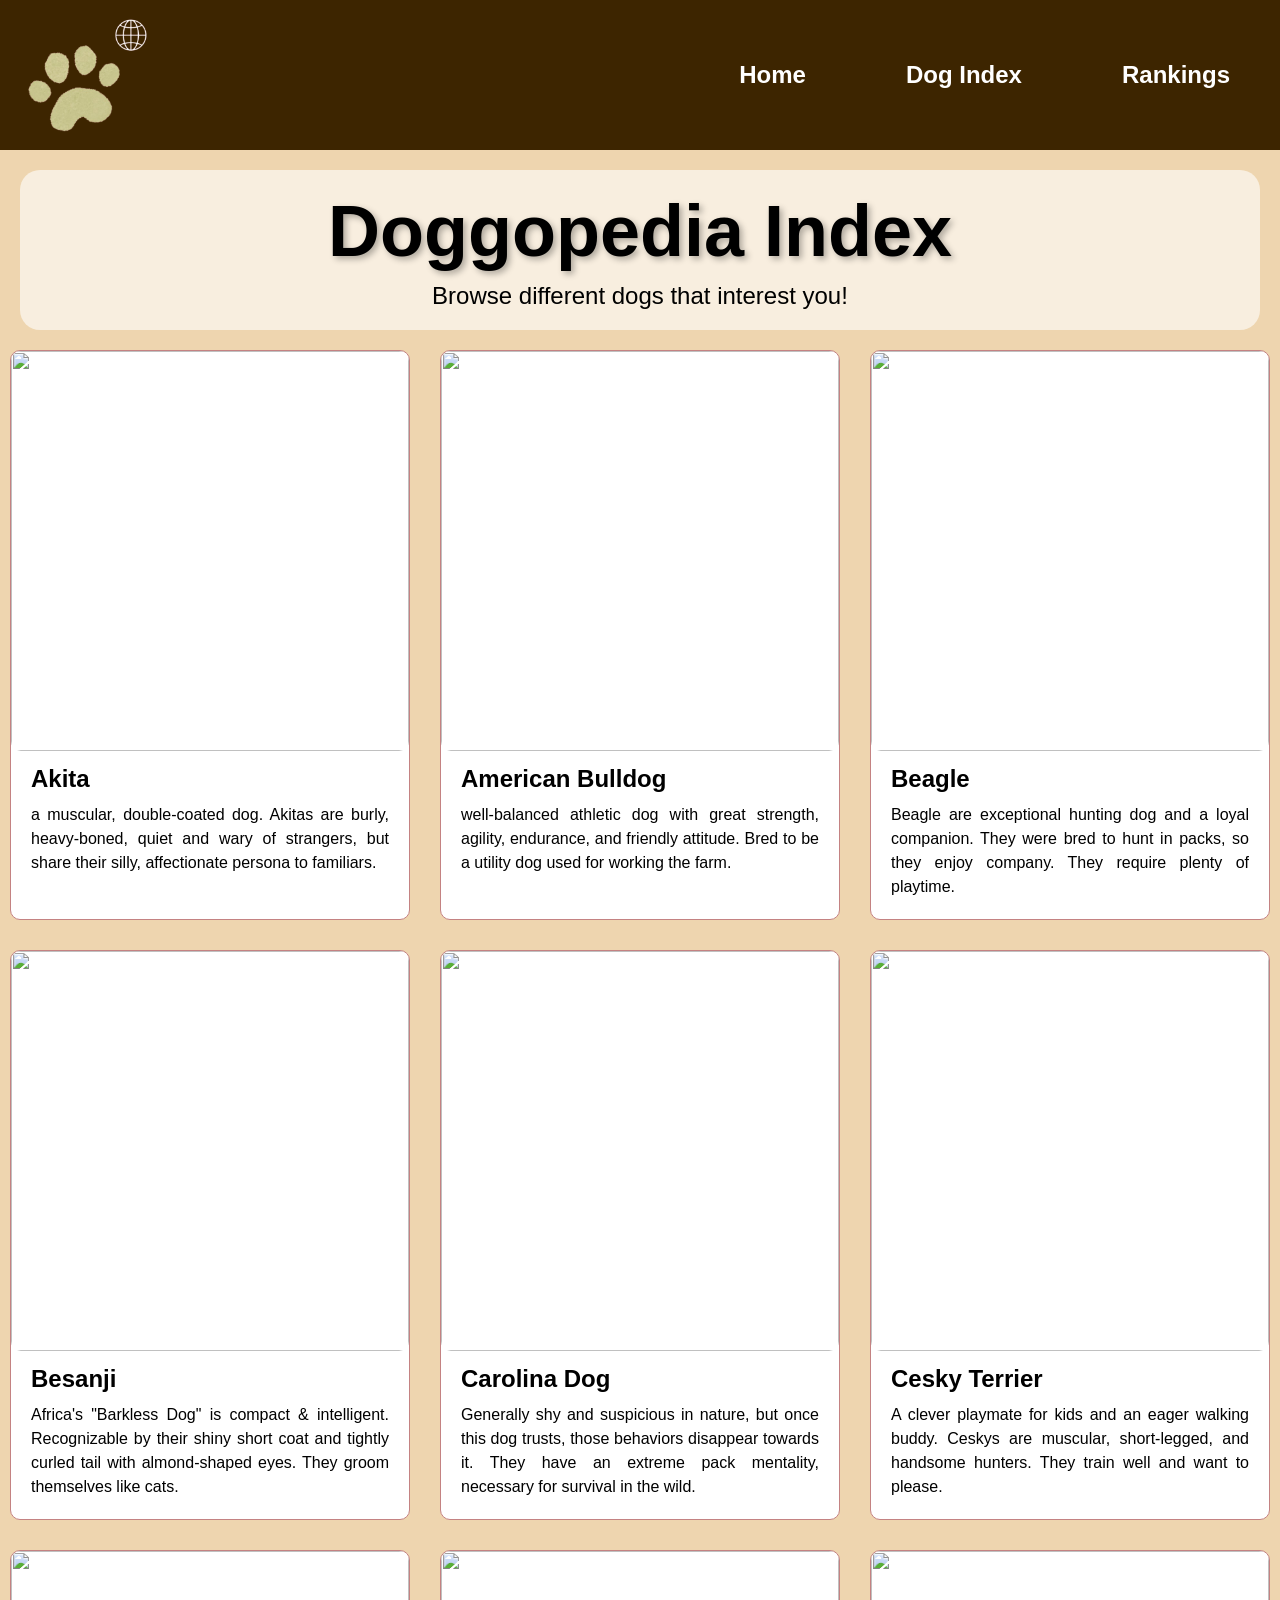
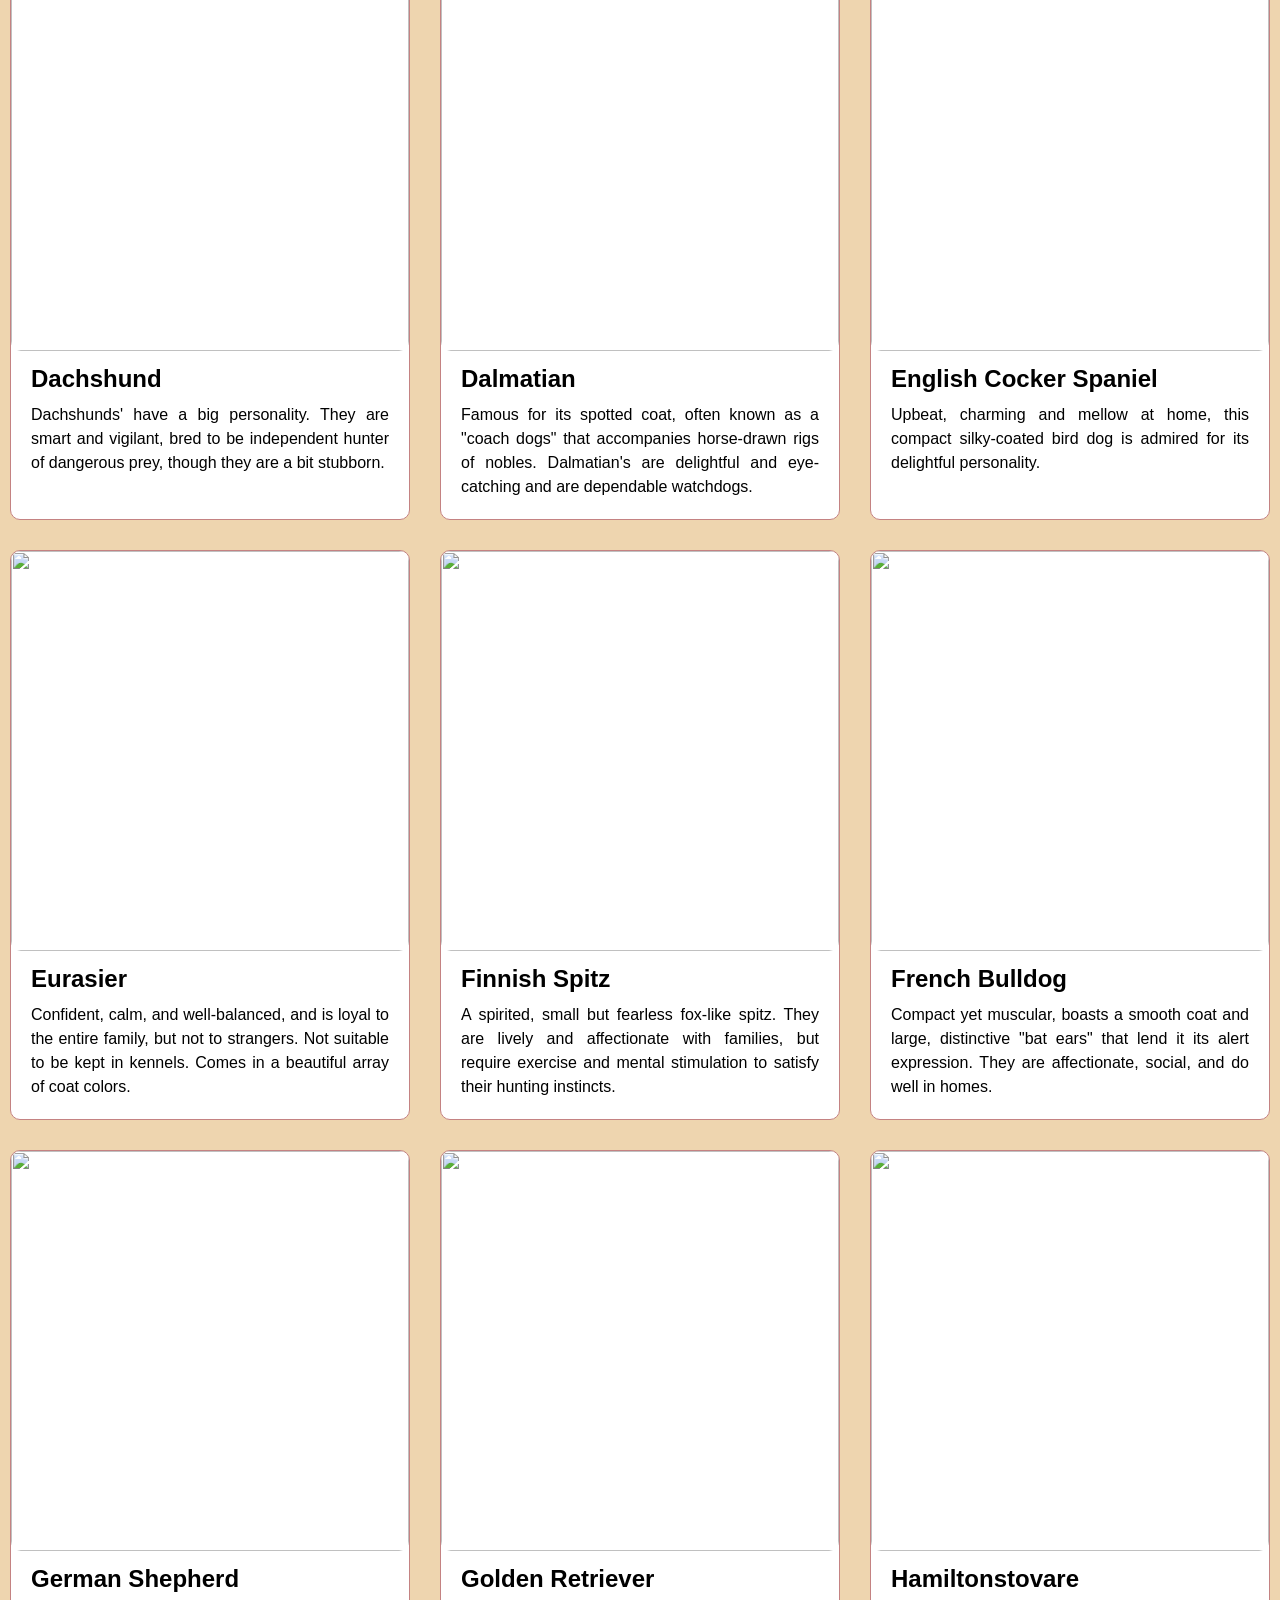
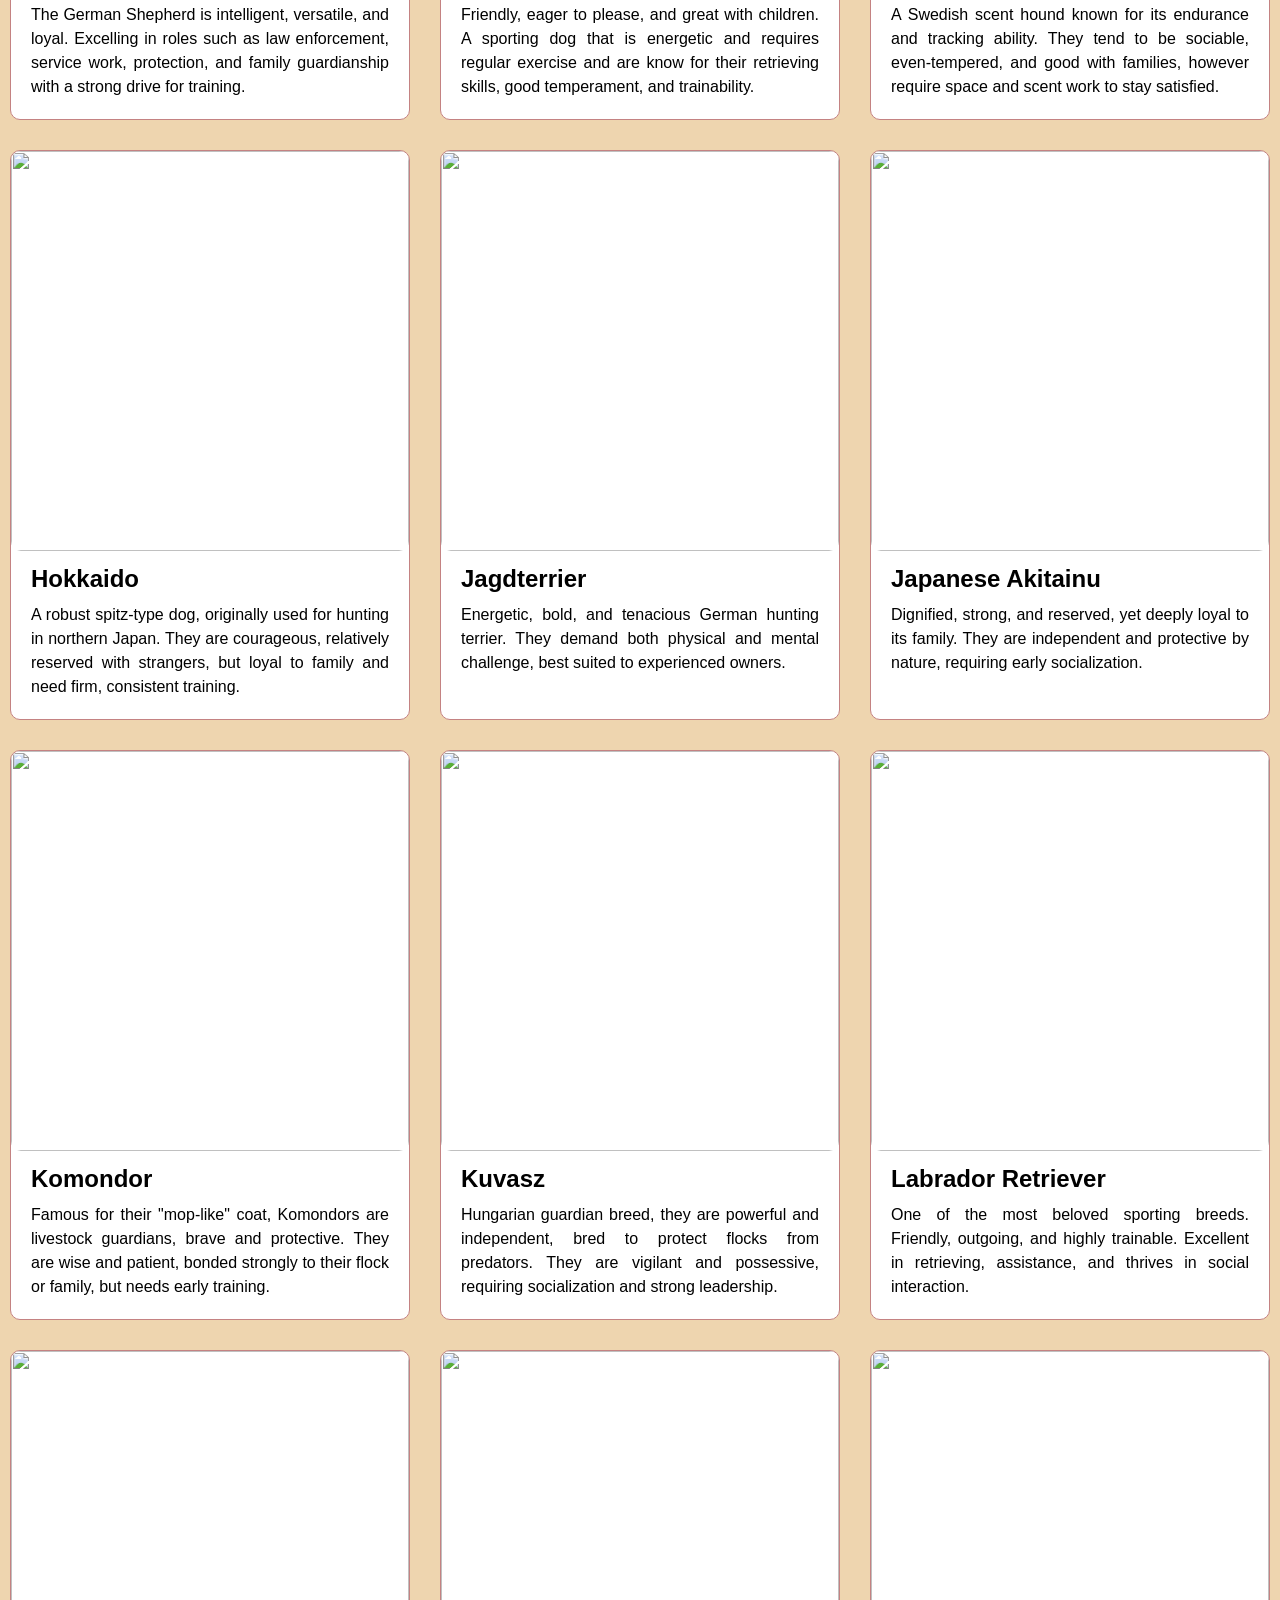
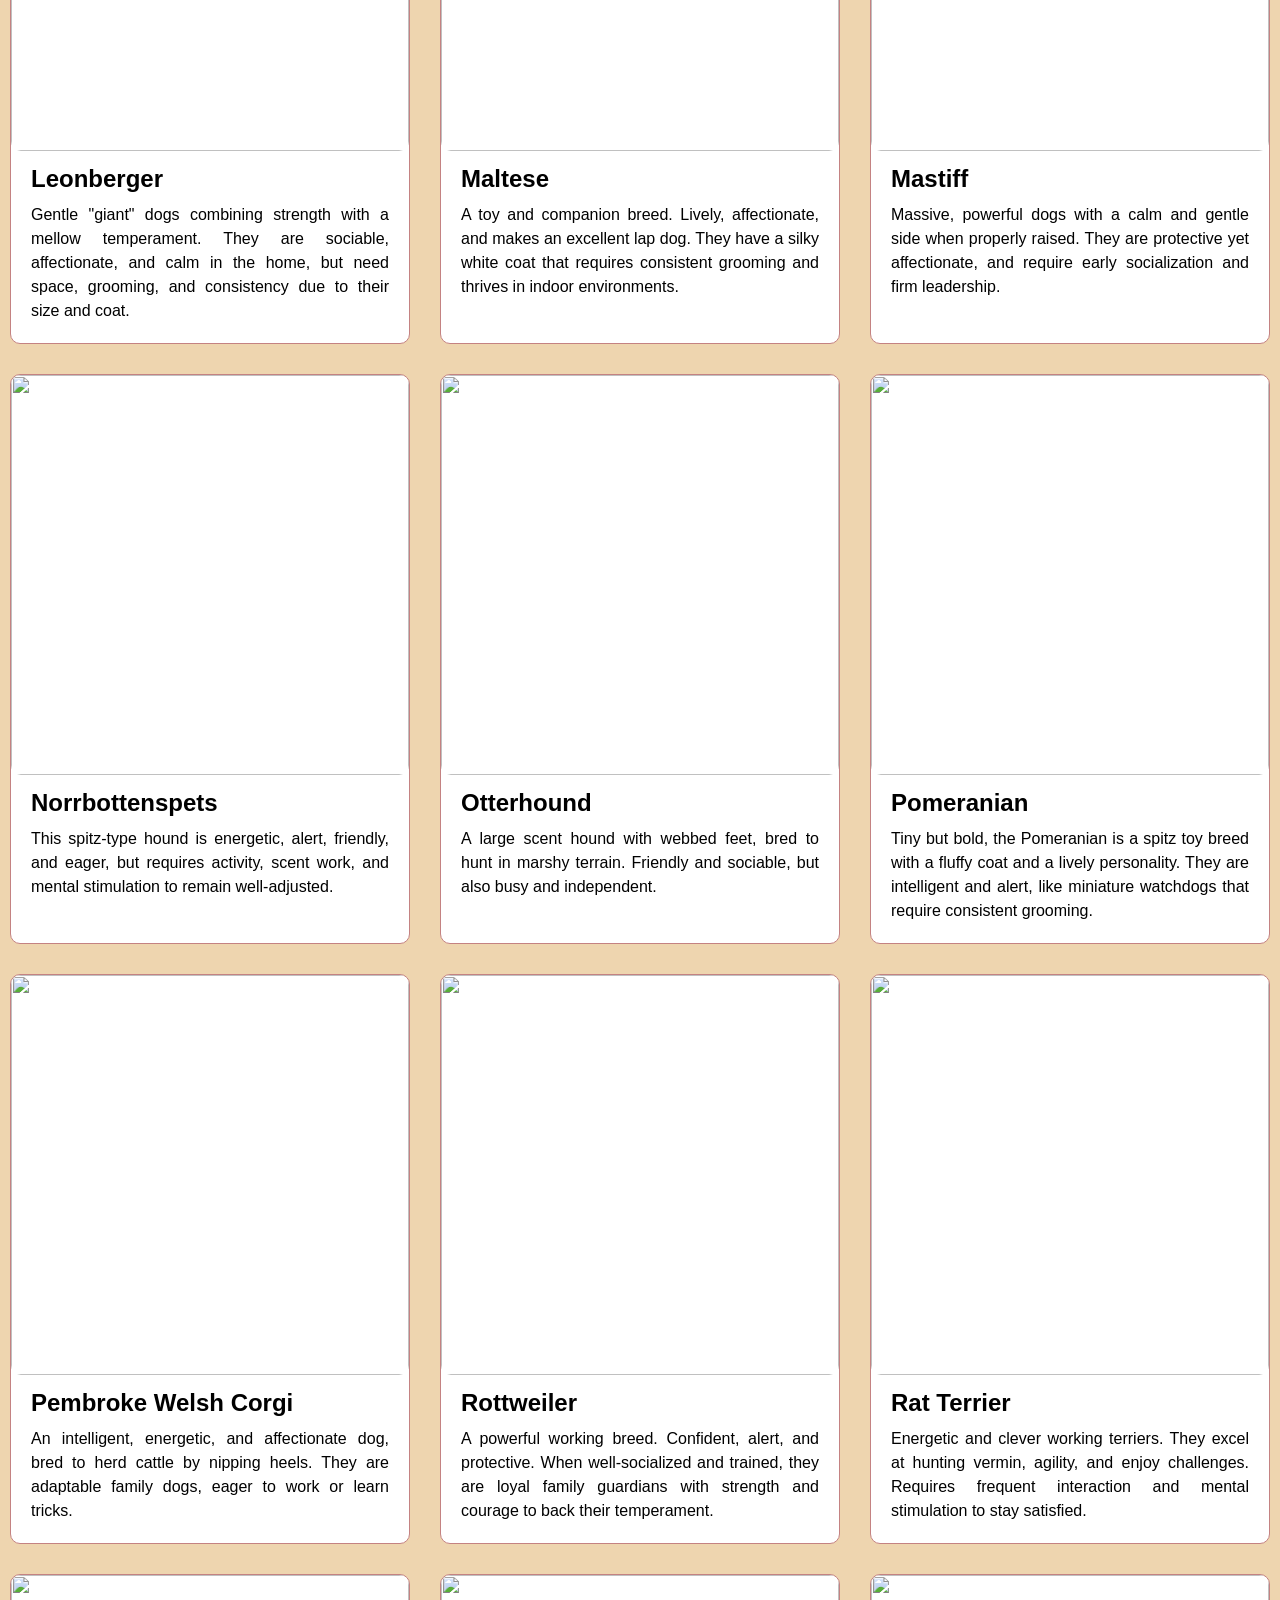
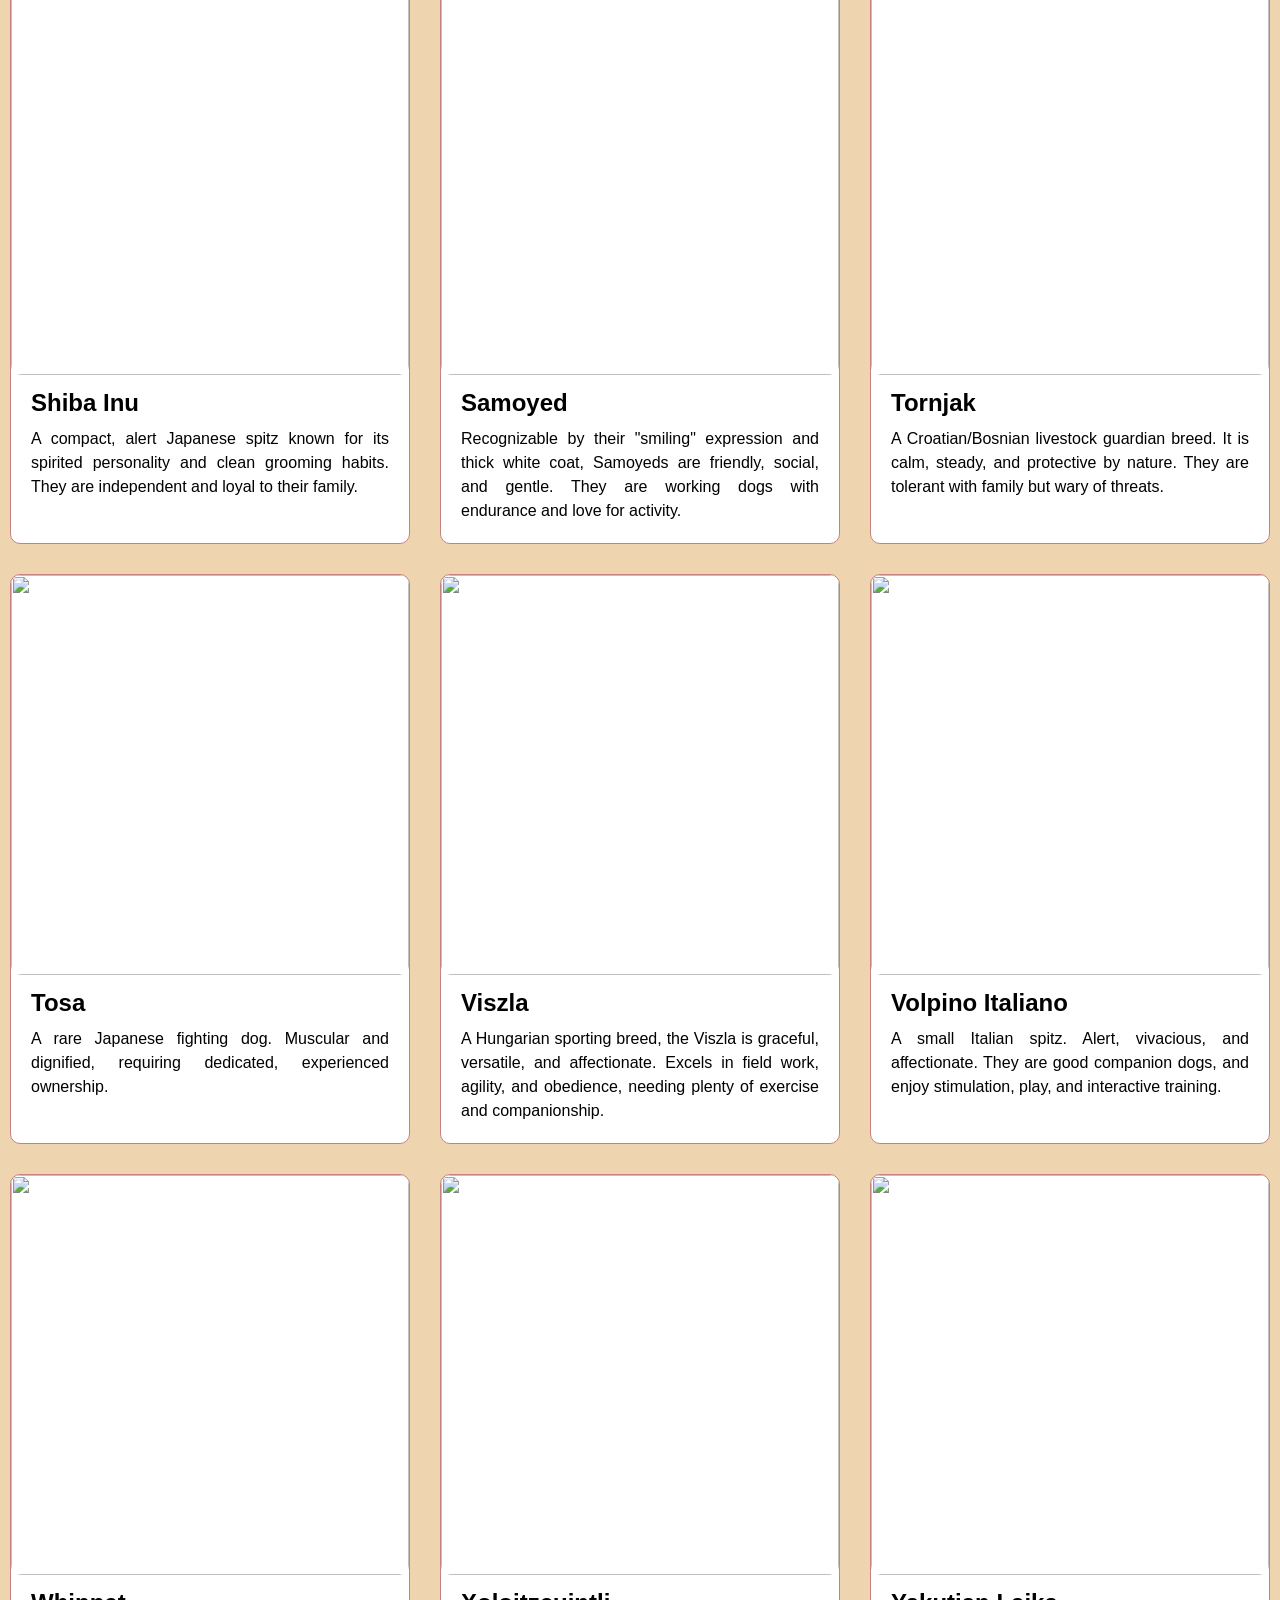
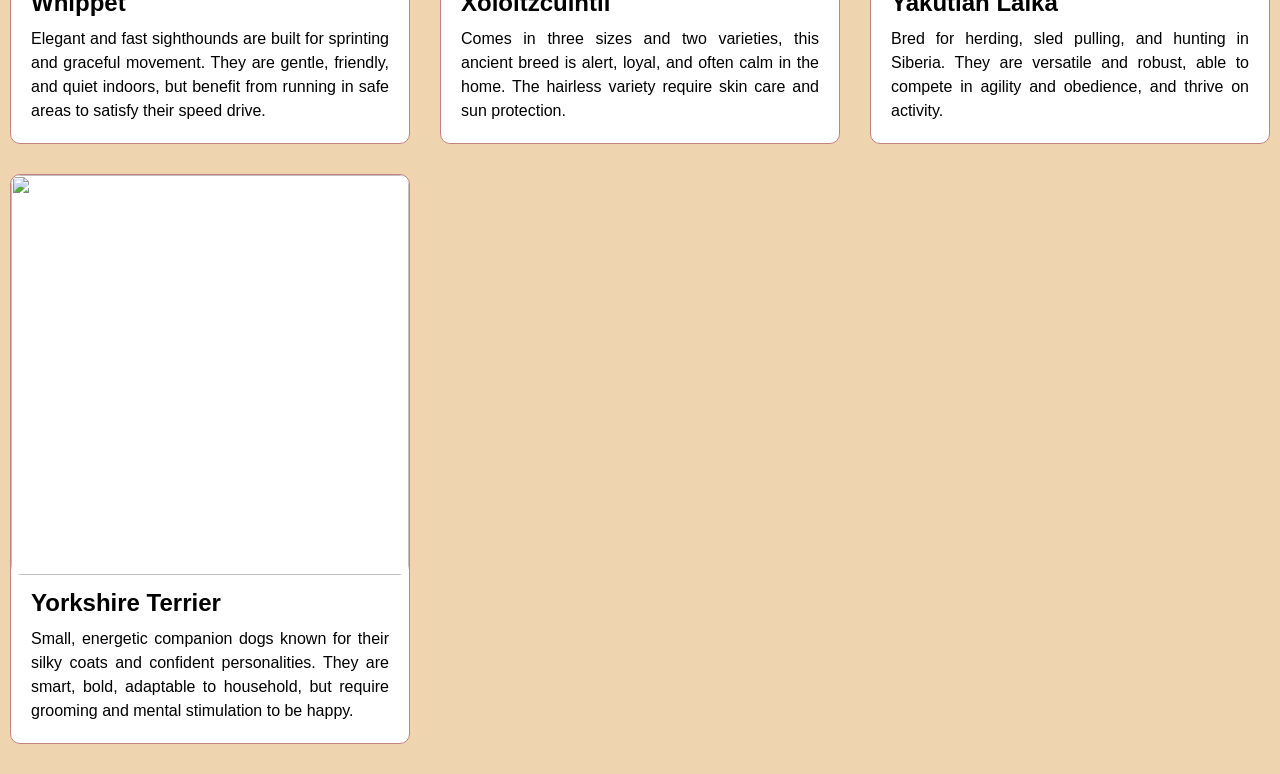
==== dogbreeds.html @ 4d2a4b96 "Add files via upload" ====
<!DOCTYPE html>
<html lang="en">
<head>
    <meta charset="UTF-8">
    <meta name="viewport" content="width=device-width, initial-scale=1.0">
    <title>Dog Breeds</title>
    <link rel="stylesheet" href="style.css">
</head>
<body>
    <header class="header">
        <div class="navbar">
            <div class="logo">
                <img src="doggopedias-logo.png" alt="Doggopedia Logo">
            </div>
            <nav class="menu">
                <a href="index.html">Home</a>
                <a href="dogbreeds.html">Dog Index</a>
                <a href="#">Rankings</a>
            </nav>
        </div>
    </header>

    <main>
        <div class="title">
            <h1>Doggopedia Index</h1>
            <p>Browse different dogs that interest you!</p>
        </div>

        <div class="breed-container">
            <div class="breed">
                <img src="./dawgs/Akita.jpg">
                <div class="content">
                    <h2>Akita</h2>
                    <p>a muscular, double-coated dog. Akitas are burly, heavy-boned, quiet and wary of strangers, but share their silly, affectionate persona to familiars.</p>
                </div>
            </div>

            <div class="breed">
                <img src="./dawgs/American Bulldog.jpg">
                <div class="content">
                    <h2>American Bulldog</h2>
                    <p>well-balanced athletic dog with great strength, agility, endurance, and friendly attitude. Bred to be a utility dog used for working the farm.</p>
                </div>
            </div>

            <div class="breed">
                <img src="./dawgs/Beagle.webp">
                <div class="content">
                    <h2>Beagle</h2>
                    <p>Beagle are exceptional hunting dog and a loyal companion. They were bred to hunt in packs, so they enjoy company. They require plenty of playtime.</p>
                </div>
            </div>

            <div class="breed">
                <img src="./dawgs/Basenji.jpg">
                <div class="content">
                    <h2>Besanji</h2>
                    <p>Africa's "Barkless Dog" is compact & intelligent. Recognizable by their shiny short coat and tightly curled tail with almond-shaped eyes. They groom themselves like cats.</p>
                </div>
            </div>

            <div class="breed">
                <img src="./dawgs/Carolina.jpg">
                <div class="content">
                    <h2>Carolina Dog</h2>
                    <p>Generally shy and suspicious in nature, but once this dog trusts, those behaviors disappear towards it. They have an extreme pack mentality, necessary for survival in the wild.</p>
                </div>
            </div>

            <div class="breed">
                <img src="./dawgs/Cesky Terrier.jpg">
                <div class="content">
                    <h2>Cesky Terrier</h2>
                    <p>A clever playmate for kids and an eager walking buddy. Ceskys are muscular, short-legged, and handsome hunters. They train well and want to please.</p>
                </div>
            </div>

            <div class="breed">
                <img src="./dawgs/Dachshund.jpg">
                <div class="content">
                    <h2>Dachshund</h2>
                    <p>Dachshunds' have a big personality. They are smart and vigilant, bred to be independent hunter of dangerous prey, though they are a bit stubborn.</p>
                </div>
            </div>

            <div class="breed">
                <img src="./dawgs/Dalmatian.jpg">
                <div class="content">
                    <h2>Dalmatian</h2>
                    <p>Famous for its spotted coat, often known as a "coach dogs" that accompanies horse-drawn rigs of nobles. Dalmatian's are delightful and eye-catching and are dependable watchdogs.</p>
                </div>
            </div>

            <div class="breed">
                <img src="./dawgs/English Cocker Spaniel.jpg">
                <div class="content">
                    <h2>English Cocker Spaniel</h2>
                    <p>Upbeat, charming and mellow at home, this compact silky-coated bird dog is admired for its delightful personality.</p>
                </div>
            </div>

            <div class="breed">
                <img src="./dawgs/Eurasier.jpg">
                <div class="content">
                    <h2>Eurasier</h2>
                    <p>Confident, calm, and well-balanced, and is loyal to the entire family, but not to strangers. Not suitable to be kept in kennels. Comes in a beautiful array of coat colors.</p>
                </div>
            </div>

            <div class="breed">
                <img src="./dawgs/Finnish Spitz.jpg">
                <div class="content">
                    <h2>Finnish Spitz</h2>
                    <p>A spirited, small but fearless fox-like spitz. They are lively and affectionate with families, but require exercise and mental stimulation to satisfy their hunting instincts.</p>
                </div>
            </div>

            <div class="breed">
                <img src="./dawgs/French Bulldog.jpg">
                <div class="content">
                    <h2>French Bulldog</h2>
                    <p>Compact yet muscular, boasts a smooth coat and large, distinctive "bat ears" that lend it its alert expression. They are affectionate, social, and do well in homes.</p>
                </div>
            </div>

            <div class="breed">
                <img src="./dawgs/German Shepherd.jpg">
                <div class="content">
                    <h2>German Shepherd</h2>
                    <p>The German Shepherd is intelligent, versatile, and loyal. Excelling in roles such as law enforcement, service work, protection, and family guardianship with a strong drive for training.</p>
                </div>
            </div>

            <div class="breed">
                <img src="./dawgs/Golden Retriever.jpg">
                <div class="content">
                    <h2>Golden Retriever</h2>
                    <p>Friendly, eager to please, and great with children. A sporting dog that is energetic and requires regular exercise and are know for their retrieving skills, good temperament, and trainability.</p>
                </div>
            </div>

            <div class="breed">
                <img src="./dawgs/Hamiltonstovare.jpg">
                <div class="content">
                    <h2>Hamiltonstovare</h2>
                    <p>A Swedish scent hound known for its endurance and tracking ability. They tend to be sociable, even-tempered, and good with families, however require space and scent work to stay satisfied.</p>
                </div>
            </div>

            <div class="breed">
                <img src="./dawgs/Hokkaido.jpg">
                <div class="content">
                    <h2>Hokkaido</h2>
                    <p>A robust spitz-type dog, originally used for hunting in northern Japan. They are courageous, relatively reserved with strangers, but loyal to family and need firm, consistent training.</p>
                </div>
            </div>

            <div class="breed">
                <img src="./dawgs/Jagdterrier.jpg">
                <div class="content">
                    <h2>Jagdterrier</h2>
                    <p>Energetic, bold, and tenacious German hunting terrier. They demand both physical and mental challenge, best suited to experienced owners.</p>
                </div>
            </div>

            <div class="breed">
                <img src="./dawgs/Japanese Akitainu.jpg">
                <div class="content">
                    <h2>Japanese Akitainu</h2>
                    <p>Dignified, strong, and reserved, yet deeply loyal to its family. They are independent and protective by nature, requiring early socialization.</p>
                </div>
            </div>

            <div class="breed">
                <img src="./dawgs/Komondor.jpg">
                <div class="content">
                    <h2>Komondor</h2>
                    <p>Famous for their "mop-like" coat, Komondors are livestock guardians, brave and protective. They are wise and patient, bonded strongly to their flock or family, but needs early training.</p>
                </div>
            </div>

            <div class="breed">
                <img src="./dawgs/Kuvasz.jpg">
                <div class="content">
                    <h2>Kuvasz</h2>
                    <p>Hungarian guardian breed, they are powerful and independent, bred to protect flocks from predators. They are vigilant and possessive, requiring socialization and strong leadership.</p>
                </div>
            </div>

            <div class="breed">
                <img src="./dawgs/Labrador Retriever.jpg">
                <div class="content">
                    <h2>Labrador Retriever</h2>
                    <p>One of the most beloved sporting breeds. Friendly, outgoing, and highly trainable. Excellent in retrieving, assistance, and thrives in social interaction.</p>
                </div>
            </div>

            <div class="breed">
                <img src="./dawgs/Leonberger.jpg">
                <div class="content">
                    <h2>Leonberger</h2>
                    <p>Gentle "giant" dogs combining strength with a mellow temperament. They are sociable, affectionate, and calm in the home, but need space, grooming, and consistency due to their size and coat.</p>
                </div>
            </div>

            <div class="breed">
                <img src="./dawgs/Maltese.jpg">
                <div class="content">
                    <h2>Maltese</h2>
                    <p>A toy and companion breed. Lively, affectionate, and makes an excellent lap dog. They have a silky white coat that requires consistent grooming and thrives in indoor environments.</p>
                </div>
            </div>

            <div class="breed">
                <img src="./dawgs/Mastiff.jpg">
                <div class="content">
                    <h2>Mastiff</h2>
                    <p>Massive, powerful dogs with a calm and gentle side when properly raised. They are protective yet affectionate, and require early socialization and firm leadership.</p>
                </div>
            </div>

            <div class="breed">
                <img src="./dawgs/Norrbottenspets.jpg">
                <div class="content">
                    <h2>Norrbottenspets</h2>
                    <p>This spitz-type hound is energetic, alert, friendly, and eager, but requires activity, scent work, and mental stimulation to remain well-adjusted.</p>
                </div>
            </div>

            <div class="breed">
                <img src="./dawgs/Otterhound.jpg">
                <div class="content">
                    <h2>Otterhound</h2>
                    <p>A large scent hound with webbed feet, bred to hunt in marshy terrain. Friendly and sociable, but also busy and independent.</p>
                </div>
            </div>

            <div class="breed">
                <img src="./dawgs/Pomeranian.jpg">
                <div class="content">
                    <h2>Pomeranian</h2>
                    <p>Tiny but bold, the Pomeranian is a spitz toy breed with a fluffy coat and a lively personality. They are intelligent and alert, like miniature watchdogs that require consistent grooming.</p>
                </div>
            </div>

            <div class="breed">
                <img src="./dawgs/Pembroke Welsh Corgi.jpg">
                <div class="content">
                    <h2>Pembroke Welsh Corgi</h2>
                    <p>An intelligent, energetic, and affectionate dog, bred to herd cattle by nipping heels. They are adaptable family dogs, eager to work or learn tricks.</p>
                </div>
            </div>

            <div class="breed">
                <img src="./dawgs/Rottweiler.jpg">
                <div class="content">
                    <h2>Rottweiler</h2>
                    <p>A powerful working breed. Confident, alert, and protective. When well-socialized and trained, they are loyal family guardians with strength and courage to back their temperament.</p>
                </div>
            </div>
            
            <div class="breed">
                <img src="./dawgs/Rat Terrier.jpg">
                <div class="content">
                    <h2>Rat Terrier</h2>
                    <p>Energetic and clever working terriers. They excel at hunting vermin, agility, and enjoy challenges. Requires frequent interaction and mental stimulation to stay satisfied.</p>
                </div>
            </div>
            
            <div class="breed">
                <img src="./dawgs/Shiba Inu.jpg">
                <div class="content">
                    <h2>Shiba Inu</h2>
                    <p>A compact, alert Japanese spitz known for its spirited personality and clean grooming habits. They are independent and loyal to their family.</p>
                </div>
            </div>

            <div class="breed">
                <img src="./dawgs/Samoyed.jpg">
                <div class="content">
                    <h2>Samoyed</h2>
                    <p>Recognizable by their "smiling" expression and thick white coat, Samoyeds are friendly, social, and gentle. They are working dogs with endurance and love for activity.</p>
                </div>
            </div>

            <div class="breed">
                <img src="./dawgs/Tornjak.jpg">
                <div class="content">
                    <h2>Tornjak</h2>
                    <p>A Croatian/Bosnian livestock guardian breed. It is calm, steady, and protective by nature. They are tolerant with family but wary of threats.</p>
                </div>
            </div>

            <div class="breed">
                <img src="./dawgs/Tosa.jpg">
                <div class="content">
                    <h2>Tosa</h2>
                    <p>A rare Japanese fighting dog. Muscular and dignified, requiring dedicated, experienced ownership.</p>
                </div>
            </div>

            <div class="breed">
                <img src="./dawgs/Viszla.jpg">
                <div class="content">
                    <h2>Viszla</h2>
                    <p>A Hungarian sporting breed, the Viszla is graceful, versatile, and affectionate. Excels in field work, agility, and obedience, needing plenty of exercise and companionship.</p>
                </div>
            </div>

            <div class="breed">
                <img src="./dawgs/Volpino Italiano.jpg">
                <div class="content">
                    <h2>Volpino Italiano</h2>
                    <p>A small Italian spitz. Alert, vivacious, and affectionate. They are good companion dogs, and enjoy stimulation, play, and interactive training.</p>
                </div>
            </div>

            <div class="breed">
                <img src="./dawgs/Whippet.jpg">
                <div class="content">
                    <h2>Whippet</h2>
                    <p>Elegant and fast sighthounds are built for sprinting and graceful movement. They are gentle, friendly, and quiet indoors, but benefit from running in safe areas to satisfy their speed drive.</p>
                </div>
            </div>

            <div class="breed">
                <img src="./dawgs/Xoloitzcuintli.jpg">
                <div class="content">
                    <h2>Xoloitzcuintli</h2>
                    <p>Comes in three sizes and two varieties, this ancient breed is alert, loyal, and often calm in the home. The hairless variety require skin care and sun protection.</p>
                </div>
            </div>

            <div class="breed">
                <img src="./dawgs/Yakutian Laika.jpg">
                <div class="content">
                    <h2>Yakutian Laika</h2>
                    <p>Bred for herding, sled pulling, and hunting in Siberia. They are versatile and robust, able to compete in agility and obedience, and thrive on activity.</p>
                </div>
            </div>

            <div class="breed">
                <img src="./dawgs/Yorkshire Terrier.jpg">
                <div class="content">
                    <h2>Yorkshire Terrier</h2>
                    <p>Small, energetic companion dogs known for their silky coats and confident personalities. They are smart, bold, adaptable to household, but require grooming and mental stimulation to be happy.</p>
                </div>
            </div>

        </div>
    </main>
</body>
</html>
---- style.css ----
* { margin: 0; padding: 0;}

body {
    font-family: Arial, Helvetica, sans-serif;
    background-color: #eed5af;
}

/* Navigation Bar */
header {
    position: sticky;
    top: 0;
}
.navbar {
    display: flex;
    justify-content: space-between;
    align-items: center;
    background: #3d2500;
}
.logo img {
    max-height: 150px;
    width: auto;
    display: block;
}
.menu {
    display: flex;
    justify-content: center;
    align-items: center;
    gap: 100px;
    margin-right: 50px;
}
.menu a {
    color: white;
    text-decoration: none;
    font-size: 24px;
    font-weight: bold;
}

/* Page 1 */
.homepage {
    background: rgba(255, 255, 255, 0.6);
    border-radius: 7.5px;
    margin: 40px;
    display: flex;
    justify-content: space-around;
    align-items: center;
    flex-wrap: wrap;
    padding: 40px;
    gap: 5rem;
}
.homepage img {
    width: 100%;
    max-width: 610px;
    object-fit: fill;
    vertical-align: middle;
    border-radius: 15px;
}
.description {
    flex: 1;
    min-width: 300px;
    max-width: 700px;
}
.description h1 {
    display: block;
    font-size: 72px;
    color: #3d2500;
    text-shadow: 3px 3px 6px rgba(0, 0, 0, 0.3);
    border-bottom: 4px solid #4b0b0b;
}
.description p {
    font-size: 24px;
    color: #3d2500;
    line-height: 1.6;
    text-align: justify;
    margin-top: 50px;
}
.description .buttons {
    display: flex;
    gap: 25px;
    margin-top: 40px;
}
.navigator {
    background-color: #3d2500;
    color: white;
    text-decoration: none;
    font-size: 32px;
    padding: 20px 40px;
    border-radius: 25px;
    font-weight: normal;
}

/* Page 2 */
.title {
    text-align: center;
    margin: 20px;
    background: rgba(255, 255, 255, 0.6);
    border-radius: 20px;
    padding: 20px;
    
}
.title h1 {
    text-shadow: 3px 3px 6px rgba(0, 0, 0, 0.3);
    font-size: 72px;
    padding-bottom: 10px;
}
.title p {
    font-size: 24px;
}
.breed-container {
    display: grid;
    grid-template-columns: repeat(auto-fit, 400px);
    grid-template-rows: auto;
    justify-content: center;
    gap: 30px;
    margin-bottom: 30px; 
}
.breed {
    background: white;
    border: 1px solid #c48282;
    margin: 0;
    border-radius: 10px;
}
.breed img {
    width: 100%;
    height: 400px;
    border-radius: 10px;
    object-fit: fill;
}
.content h2 {
    margin-top: 10px;
    margin-left: 20px;
    text-align: left;
}
.content p {
    text-align: justify;
    padding: 0 10px 10px 10px;
    line-height: 1.5;
    margin: 10px;
}
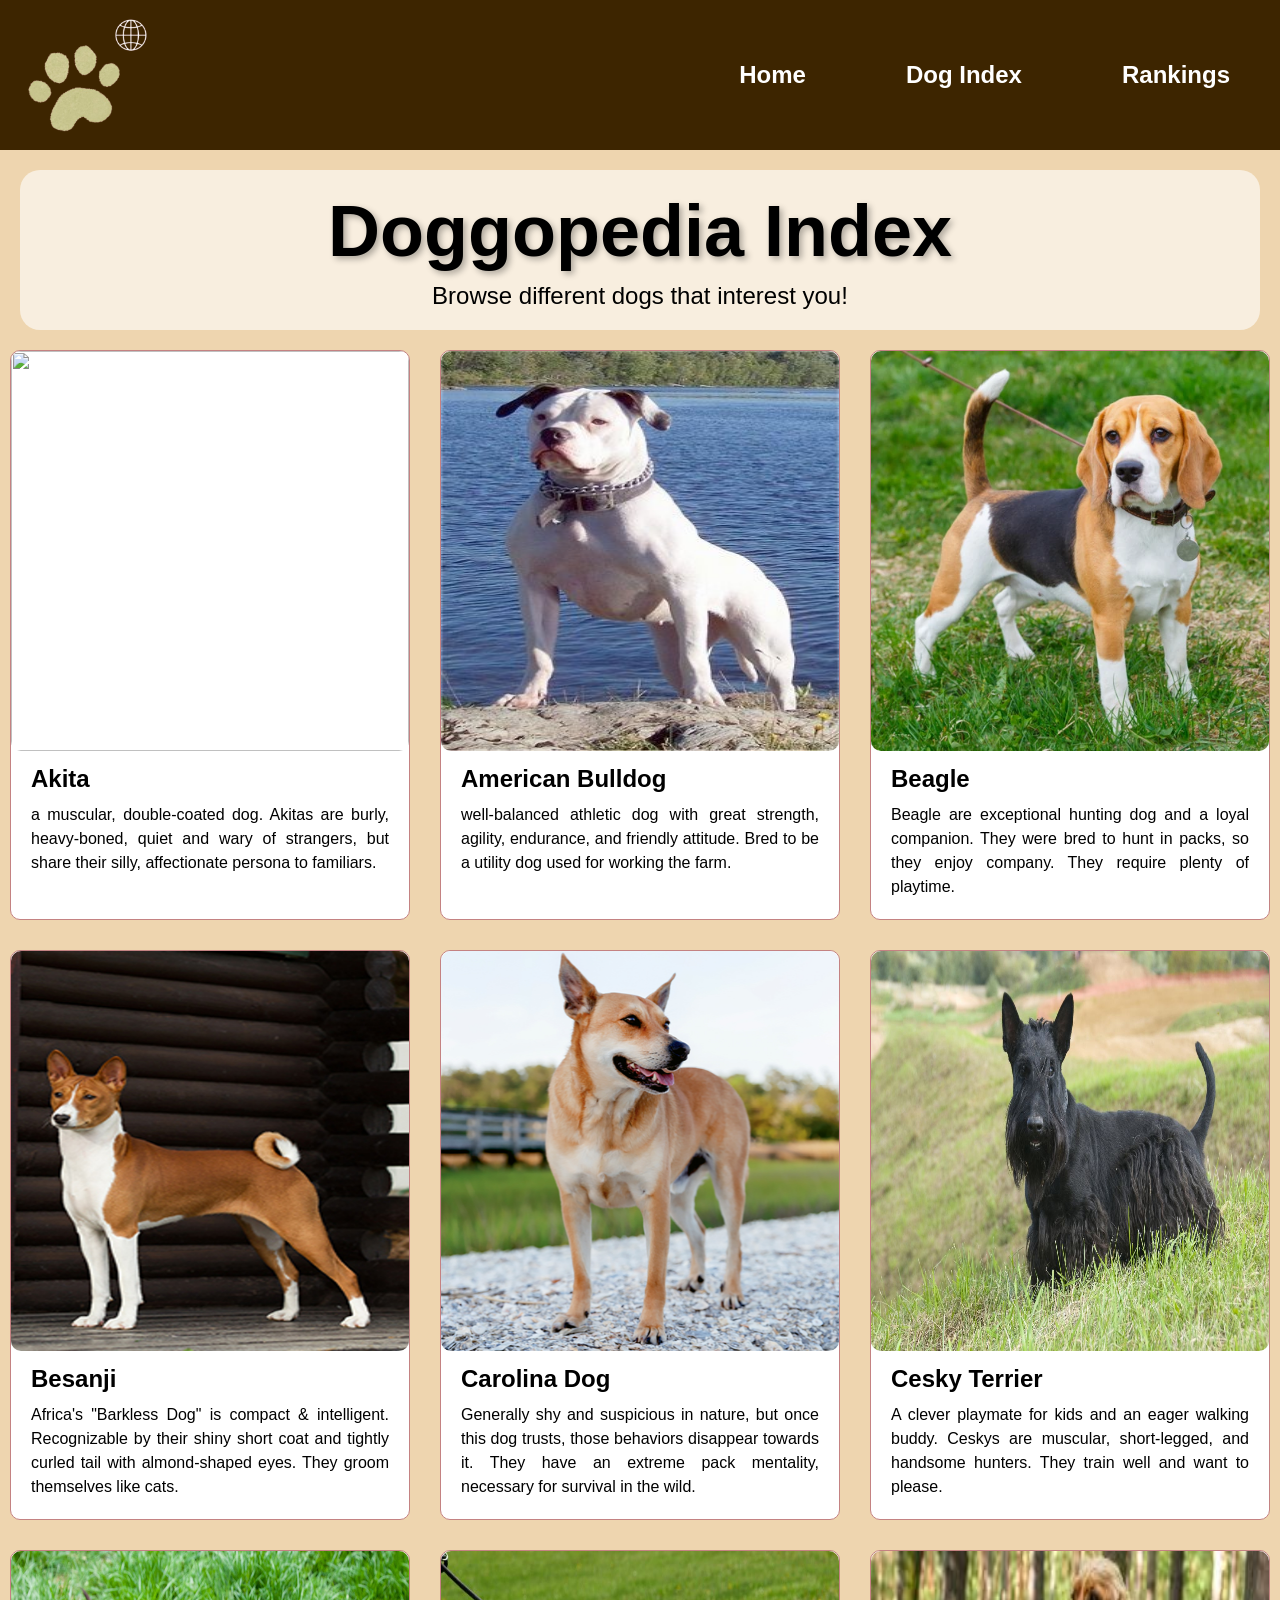
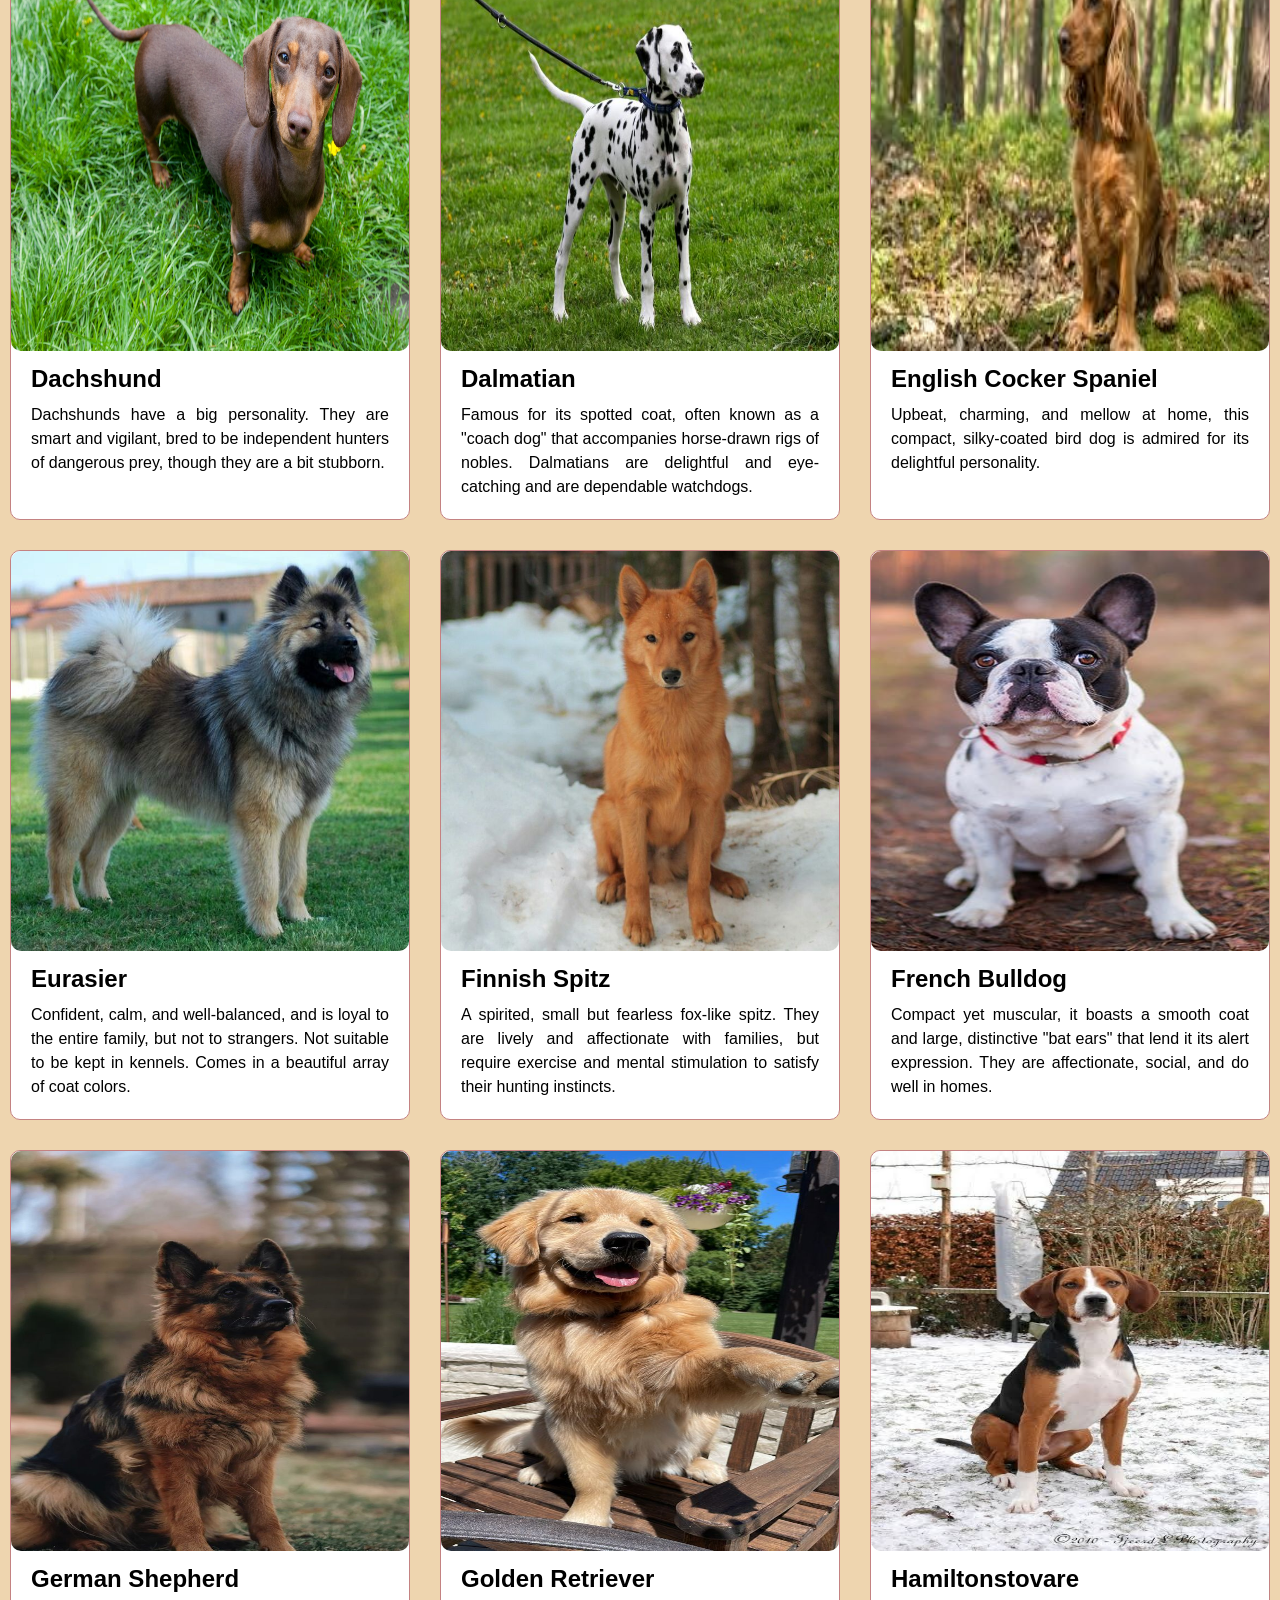
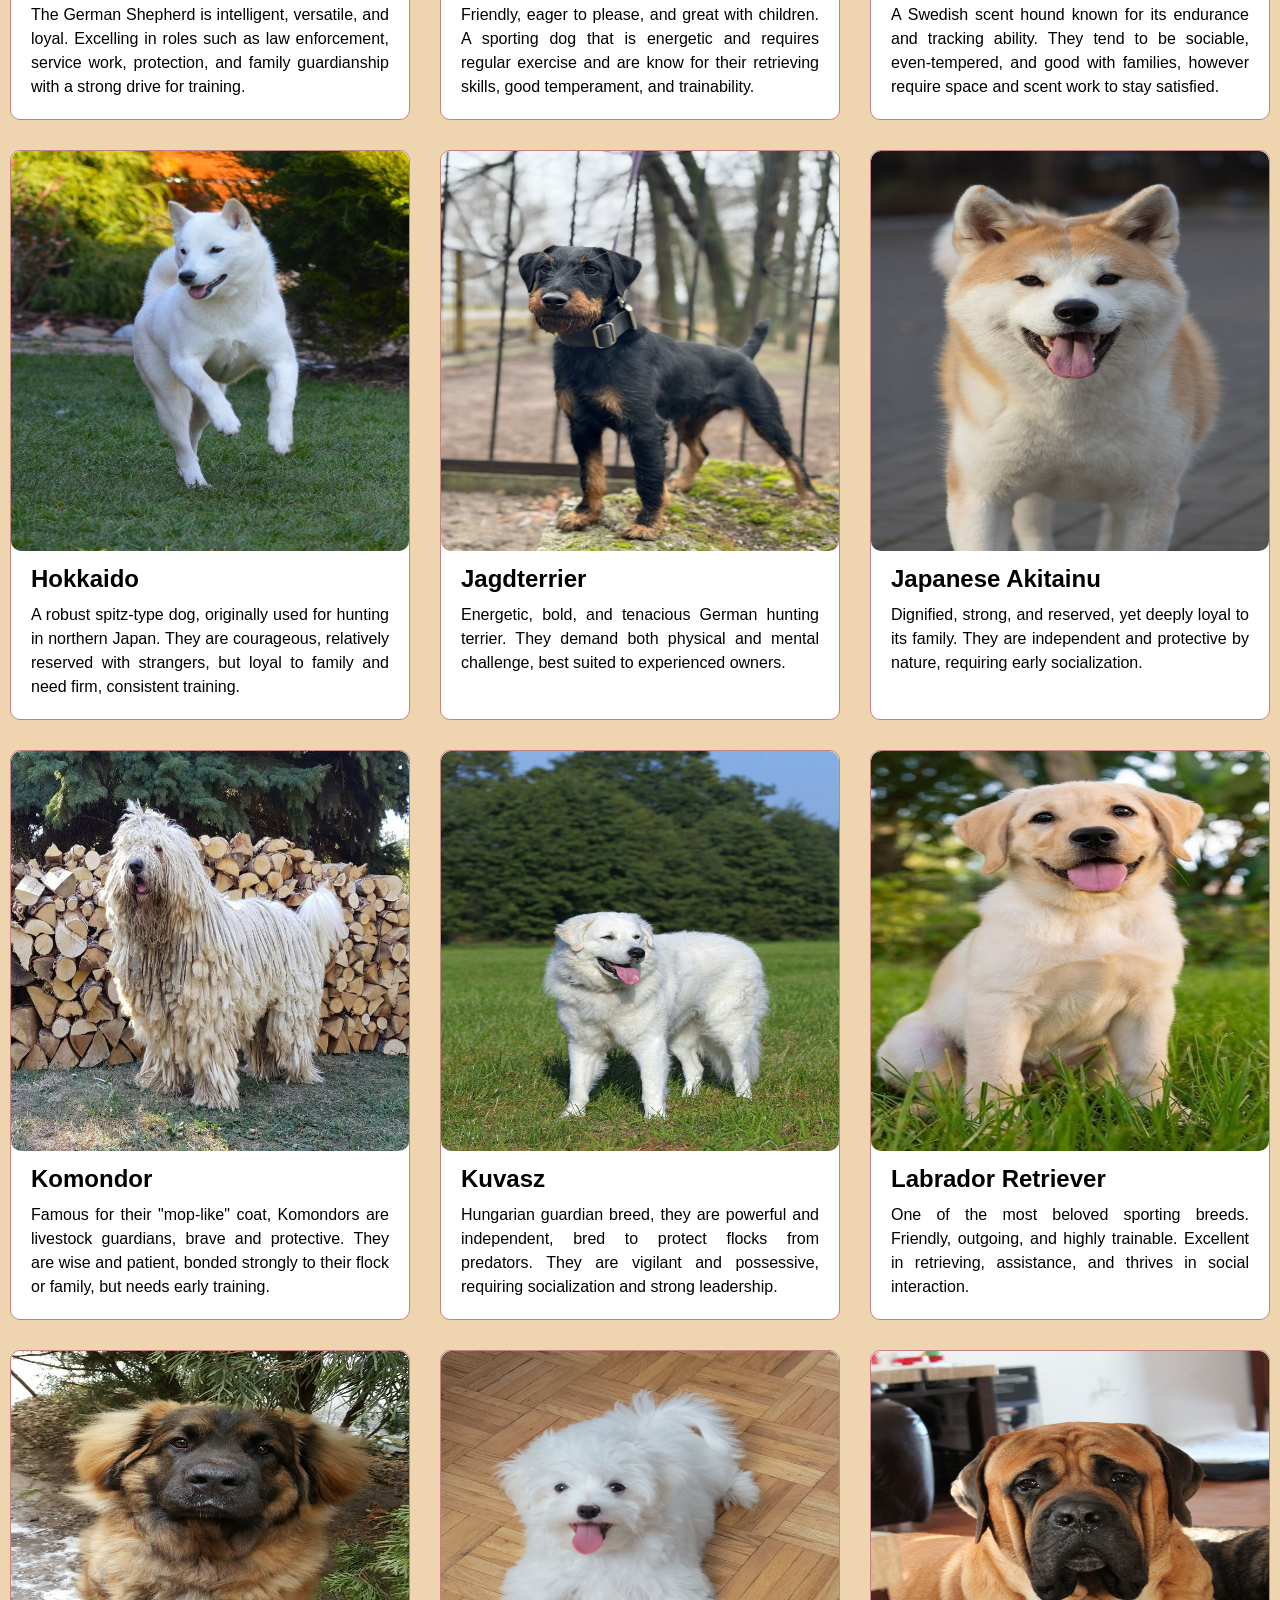
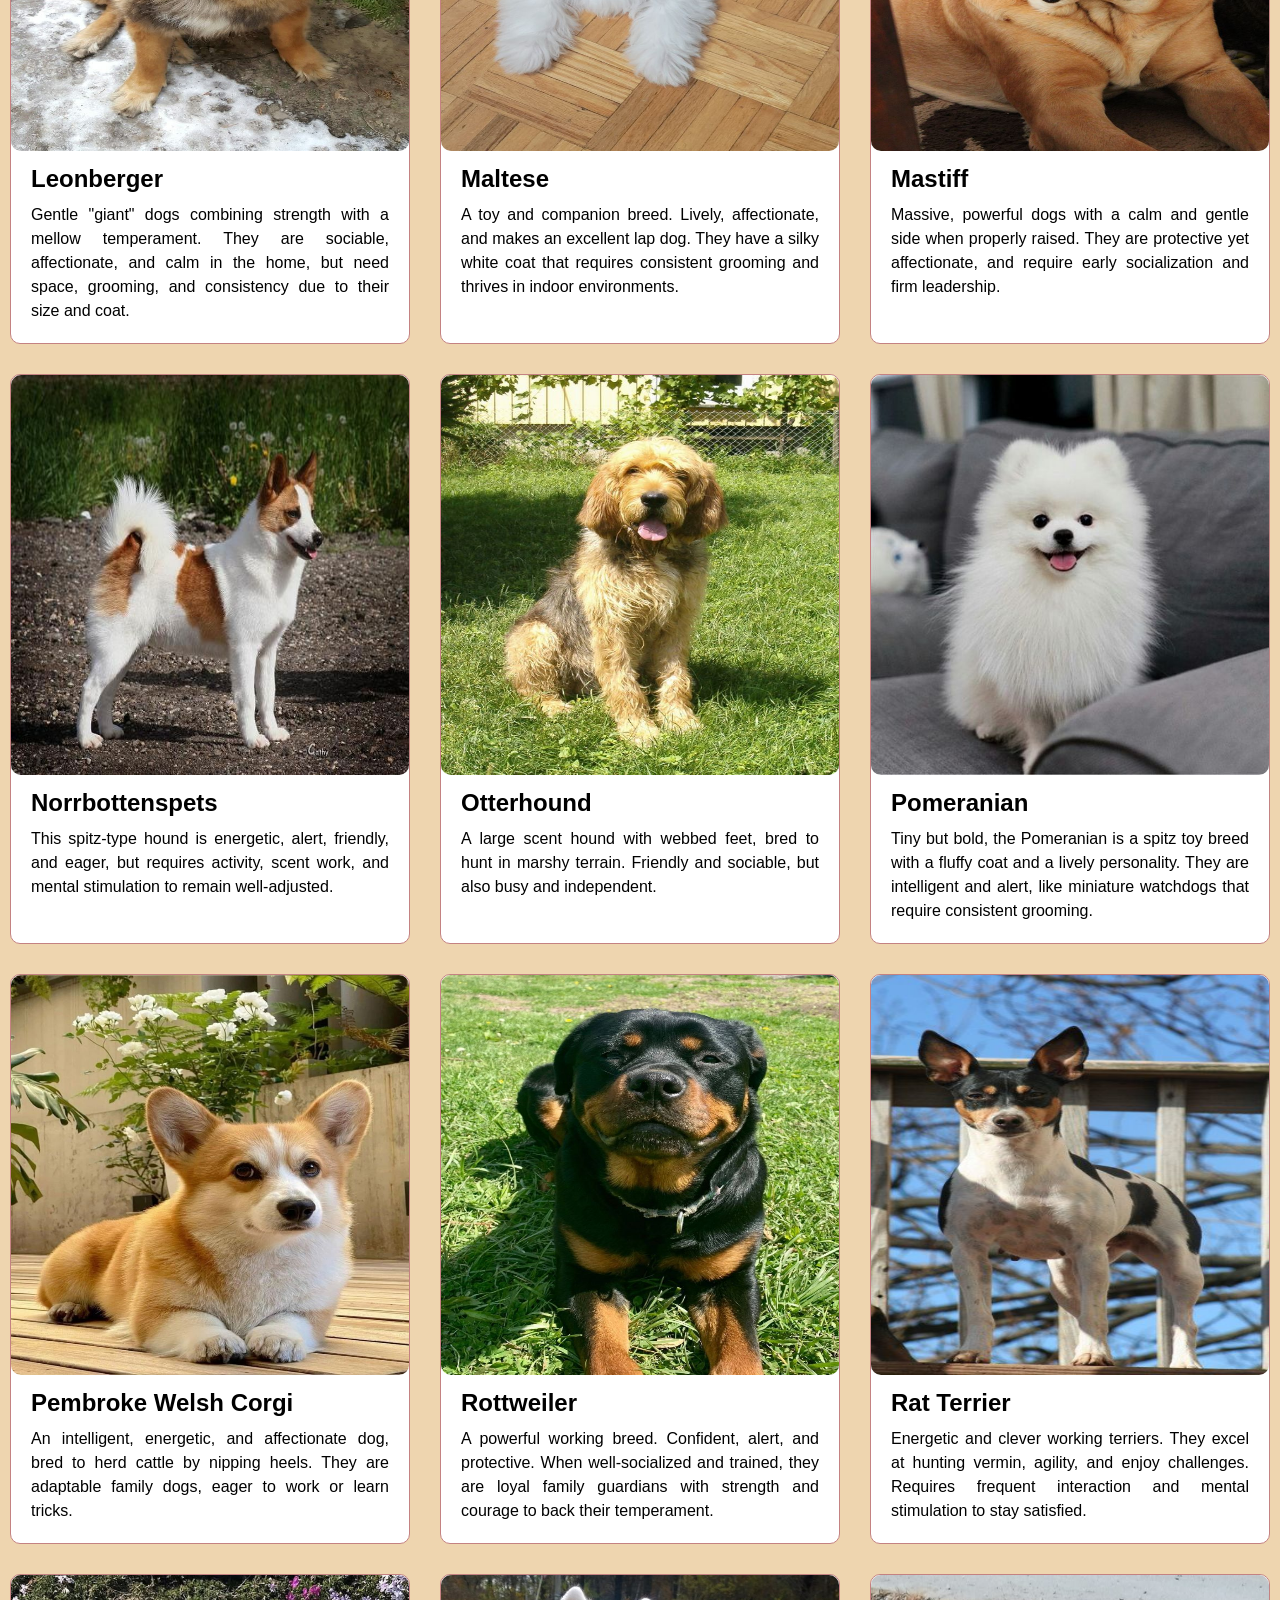
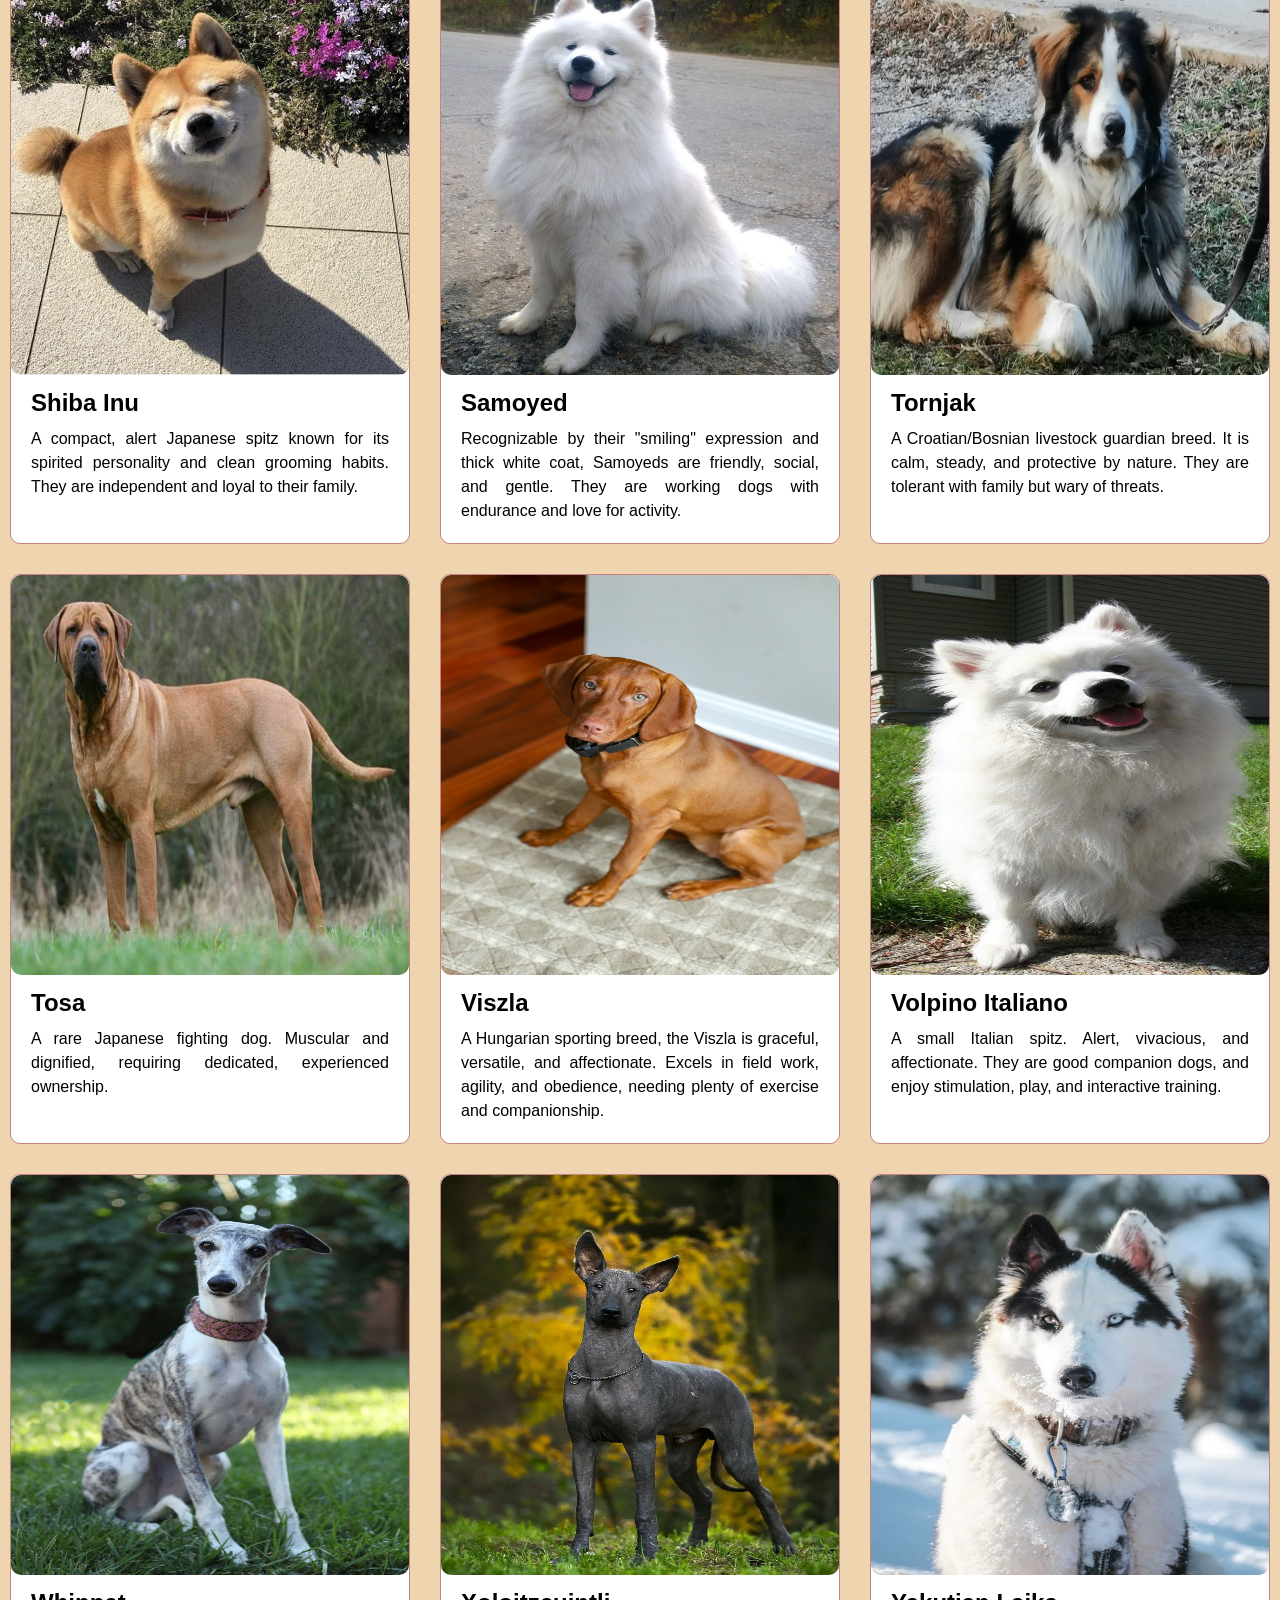
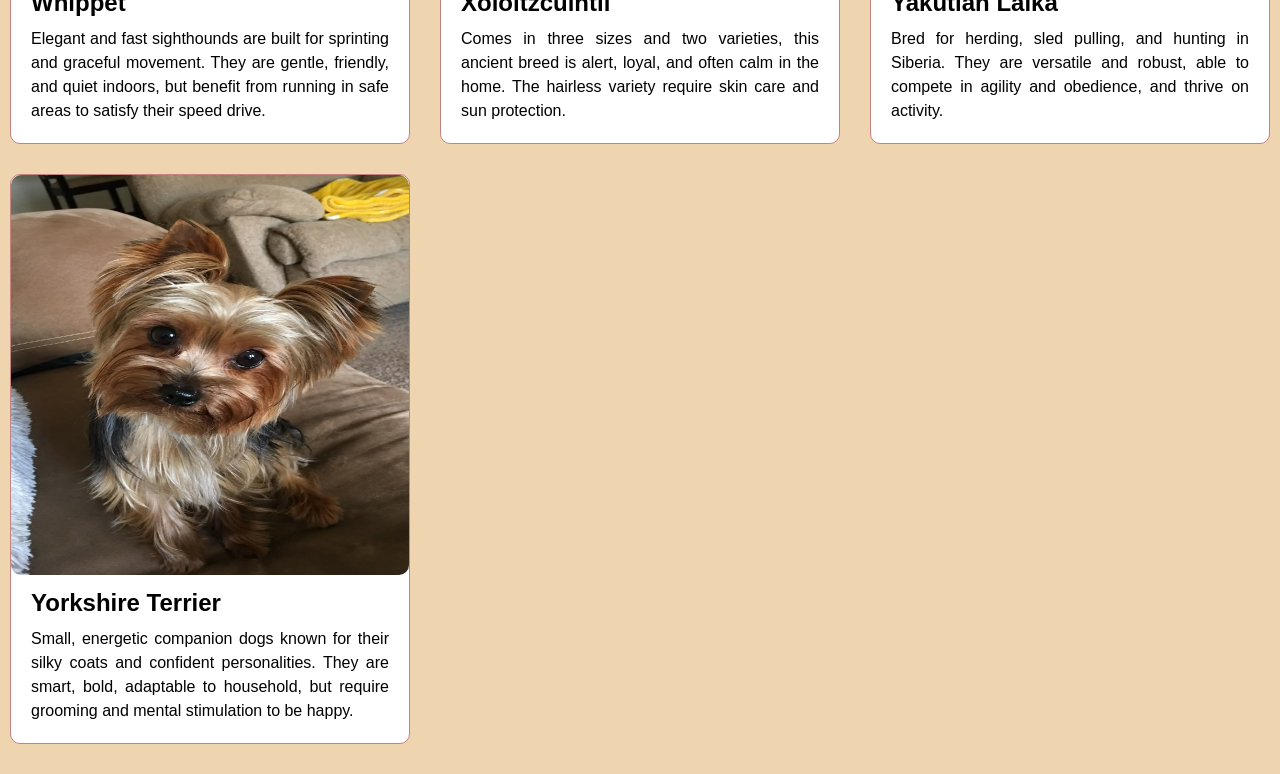
==== commit e0466746: "Fix HTML encoding and improve image paths" ====
--- a/dogbreeds.html
+++ b/dogbreeds.html
@@ -28,7 +28,7 @@
 
         <div class="breed-container">
             <div class="breed">
-                <img src="./dawgs/Akita.jpg">
+                <img src="Akita.jpg">
                 <div class="content">
                     <h2>Akita</h2>
                     <p>a muscular, double-coated dog. Akitas are burly, heavy-boned, quiet and wary of strangers, but share their silly, affectionate persona to familiars.</p>
@@ -36,7 +36,7 @@
             </div>
 
             <div class="breed">
-                <img src="./dawgs/American Bulldog.jpg">
+                <img src="American Bulldog.jpg">
                 <div class="content">
                     <h2>American Bulldog</h2>
                     <p>well-balanced athletic dog with great strength, agility, endurance, and friendly attitude. Bred to be a utility dog used for working the farm.</p>
@@ -44,7 +44,7 @@
             </div>
 
             <div class="breed">
-                <img src="./dawgs/Beagle.webp">
+                <img src="Beagle.webp">
                 <div class="content">
                     <h2>Beagle</h2>
                     <p>Beagle are exceptional hunting dog and a loyal companion. They were bred to hunt in packs, so they enjoy company. They require plenty of playtime.</p>
@@ -52,7 +52,7 @@
             </div>
 
             <div class="breed">
-                <img src="./dawgs/Basenji.jpg">
+                <img src="Basenji.jpg">
                 <div class="content">
                     <h2>Besanji</h2>
                     <p>Africa's "Barkless Dog" is compact & intelligent. Recognizable by their shiny short coat and tightly curled tail with almond-shaped eyes. They groom themselves like cats.</p>
@@ -60,7 +60,7 @@
             </div>
 
             <div class="breed">
-                <img src="./dawgs/Carolina.jpg">
+                <img src="Carolina.jpg">
                 <div class="content">
                     <h2>Carolina Dog</h2>
                     <p>Generally shy and suspicious in nature, but once this dog trusts, those behaviors disappear towards it. They have an extreme pack mentality, necessary for survival in the wild.</p>
@@ -68,7 +68,7 @@
             </div>
 
             <div class="breed">
-                <img src="./dawgs/Cesky Terrier.jpg">
+                <img src="Cesky Terrier.jpg">
                 <div class="content">
                     <h2>Cesky Terrier</h2>
                     <p>A clever playmate for kids and an eager walking buddy. Ceskys are muscular, short-legged, and handsome hunters. They train well and want to please.</p>
@@ -76,31 +76,31 @@
             </div>
 
             <div class="breed">
-                <img src="./dawgs/Dachshund.jpg">
+                <img src="Dachshund.jpg">
                 <div class="content">
                     <h2>Dachshund</h2>
-                    <p>Dachshunds' have a big personality. They are smart and vigilant, bred to be independent hunter of dangerous prey, though they are a bit stubborn.</p>
-                </div>
-            </div>
-
-            <div class="breed">
-                <img src="./dawgs/Dalmatian.jpg">
+                    <p>Dachshunds have a big personality. They are smart and vigilant, bred to be independent hunters of dangerous prey, though they are a bit stubborn.</p>
+                </div>
+            </div>
+
+            <div class="breed">
+                <img src="Dalmatian.jpg">
                 <div class="content">
                     <h2>Dalmatian</h2>
-                    <p>Famous for its spotted coat, often known as a "coach dogs" that accompanies horse-drawn rigs of nobles. Dalmatian's are delightful and eye-catching and are dependable watchdogs.</p>
-                </div>
-            </div>
-
-            <div class="breed">
-                <img src="./dawgs/English Cocker Spaniel.jpg">
+                    <p>Famous for its spotted coat, often known as a "coach dog" that accompanies horse-drawn rigs of nobles. Dalmatians are delightful and eye-catching and are dependable watchdogs.</p>
+                </div>
+            </div>
+
+            <div class="breed">
+                <img src="English Cocker Spaniel.jpg">
                 <div class="content">
                     <h2>English Cocker Spaniel</h2>
-                    <p>Upbeat, charming and mellow at home, this compact silky-coated bird dog is admired for its delightful personality.</p>
-                </div>
-            </div>
-
-            <div class="breed">
-                <img src="./dawgs/Eurasier.jpg">
+                    <p>Upbeat, charming, and mellow at home, this compact, silky-coated bird dog is admired for its delightful personality.</p>
+                </div>
+            </div>
+
+            <div class="breed">
+                <img src="Eurasier.jpg">
                 <div class="content">
                     <h2>Eurasier</h2>
                     <p>Confident, calm, and well-balanced, and is loyal to the entire family, but not to strangers. Not suitable to be kept in kennels. Comes in a beautiful array of coat colors.</p>
@@ -108,7 +108,7 @@
             </div>
 
             <div class="breed">
-                <img src="./dawgs/Finnish Spitz.jpg">
+                <img src="Finnish Spitz.jpg">
                 <div class="content">
                     <h2>Finnish Spitz</h2>
                     <p>A spirited, small but fearless fox-like spitz. They are lively and affectionate with families, but require exercise and mental stimulation to satisfy their hunting instincts.</p>
@@ -116,15 +116,15 @@
             </div>
 
             <div class="breed">
-                <img src="./dawgs/French Bulldog.jpg">
+                <img src="French Bulldog.jpg">
                 <div class="content">
                     <h2>French Bulldog</h2>
-                    <p>Compact yet muscular, boasts a smooth coat and large, distinctive "bat ears" that lend it its alert expression. They are affectionate, social, and do well in homes.</p>
-                </div>
-            </div>
-
-            <div class="breed">
-                <img src="./dawgs/German Shepherd.jpg">
+                    <p>Compact yet muscular, it boasts a smooth coat and large, distinctive "bat ears" that lend it its alert expression. They are affectionate, social, and do well in homes.</p>
+                </div>
+            </div>
+
+            <div class="breed">
+                <img src="German Shepherd.jpg">
                 <div class="content">
                     <h2>German Shepherd</h2>
                     <p>The German Shepherd is intelligent, versatile, and loyal. Excelling in roles such as law enforcement, service work, protection, and family guardianship with a strong drive for training.</p>
@@ -132,7 +132,7 @@
             </div>
 
             <div class="breed">
-                <img src="./dawgs/Golden Retriever.jpg">
+                <img src="Golden Retriever.jpg">
                 <div class="content">
                     <h2>Golden Retriever</h2>
                     <p>Friendly, eager to please, and great with children. A sporting dog that is energetic and requires regular exercise and are know for their retrieving skills, good temperament, and trainability.</p>
@@ -140,7 +140,7 @@
             </div>
 
             <div class="breed">
-                <img src="./dawgs/Hamiltonstovare.jpg">
+                <img src="Hamiltonstovare.jpg">
                 <div class="content">
                     <h2>Hamiltonstovare</h2>
                     <p>A Swedish scent hound known for its endurance and tracking ability. They tend to be sociable, even-tempered, and good with families, however require space and scent work to stay satisfied.</p>
@@ -148,7 +148,7 @@
             </div>
 
             <div class="breed">
-                <img src="./dawgs/Hokkaido.jpg">
+                <img src="Hokkaido.jpg">
                 <div class="content">
                     <h2>Hokkaido</h2>
                     <p>A robust spitz-type dog, originally used for hunting in northern Japan. They are courageous, relatively reserved with strangers, but loyal to family and need firm, consistent training.</p>
@@ -156,7 +156,7 @@
             </div>
 
             <div class="breed">
-                <img src="./dawgs/Jagdterrier.jpg">
+                <img src="Jagdterrier.jpg">
                 <div class="content">
                     <h2>Jagdterrier</h2>
                     <p>Energetic, bold, and tenacious German hunting terrier. They demand both physical and mental challenge, best suited to experienced owners.</p>
@@ -164,7 +164,7 @@
             </div>
 
             <div class="breed">
-                <img src="./dawgs/Japanese Akitainu.jpg">
+                <img src="Japanese Akitainu.jpg">
                 <div class="content">
                     <h2>Japanese Akitainu</h2>
                     <p>Dignified, strong, and reserved, yet deeply loyal to its family. They are independent and protective by nature, requiring early socialization.</p>
@@ -172,7 +172,7 @@
             </div>
 
             <div class="breed">
-                <img src="./dawgs/Komondor.jpg">
+                <img src="Komondor.jpg">
                 <div class="content">
                     <h2>Komondor</h2>
                     <p>Famous for their "mop-like" coat, Komondors are livestock guardians, brave and protective. They are wise and patient, bonded strongly to their flock or family, but needs early training.</p>
@@ -180,7 +180,7 @@
             </div>
 
             <div class="breed">
-                <img src="./dawgs/Kuvasz.jpg">
+                <img src="Kuvasz.jpg">
                 <div class="content">
                     <h2>Kuvasz</h2>
                     <p>Hungarian guardian breed, they are powerful and independent, bred to protect flocks from predators. They are vigilant and possessive, requiring socialization and strong leadership.</p>
@@ -188,7 +188,7 @@
             </div>
 
             <div class="breed">
-                <img src="./dawgs/Labrador Retriever.jpg">
+                <img src="Labrador Retriever.jpg">
                 <div class="content">
                     <h2>Labrador Retriever</h2>
                     <p>One of the most beloved sporting breeds. Friendly, outgoing, and highly trainable. Excellent in retrieving, assistance, and thrives in social interaction.</p>
@@ -196,7 +196,7 @@
             </div>
 
             <div class="breed">
-                <img src="./dawgs/Leonberger.jpg">
+                <img src="Leonberger.jpg">
                 <div class="content">
                     <h2>Leonberger</h2>
                     <p>Gentle "giant" dogs combining strength with a mellow temperament. They are sociable, affectionate, and calm in the home, but need space, grooming, and consistency due to their size and coat.</p>
@@ -204,7 +204,7 @@
             </div>
 
             <div class="breed">
-                <img src="./dawgs/Maltese.jpg">
+                <img src="Maltese.jpg">
                 <div class="content">
                     <h2>Maltese</h2>
                     <p>A toy and companion breed. Lively, affectionate, and makes an excellent lap dog. They have a silky white coat that requires consistent grooming and thrives in indoor environments.</p>
@@ -212,7 +212,7 @@
             </div>
 
             <div class="breed">
-                <img src="./dawgs/Mastiff.jpg">
+                <img src="Mastiff.jpg">
                 <div class="content">
                     <h2>Mastiff</h2>
                     <p>Massive, powerful dogs with a calm and gentle side when properly raised. They are protective yet affectionate, and require early socialization and firm leadership.</p>
@@ -220,7 +220,7 @@
             </div>
 
             <div class="breed">
-                <img src="./dawgs/Norrbottenspets.jpg">
+                <img src="Norrbottenspets.jpg">
                 <div class="content">
                     <h2>Norrbottenspets</h2>
                     <p>This spitz-type hound is energetic, alert, friendly, and eager, but requires activity, scent work, and mental stimulation to remain well-adjusted.</p>
@@ -228,7 +228,7 @@
             </div>
 
             <div class="breed">
-                <img src="./dawgs/Otterhound.jpg">
+                <img src="Otterhound.jpg">
                 <div class="content">
                     <h2>Otterhound</h2>
                     <p>A large scent hound with webbed feet, bred to hunt in marshy terrain. Friendly and sociable, but also busy and independent.</p>
@@ -236,7 +236,7 @@
             </div>
 
             <div class="breed">
-                <img src="./dawgs/Pomeranian.jpg">
+                <img src="Pomeranian.jpg">
                 <div class="content">
                     <h2>Pomeranian</h2>
                     <p>Tiny but bold, the Pomeranian is a spitz toy breed with a fluffy coat and a lively personality. They are intelligent and alert, like miniature watchdogs that require consistent grooming.</p>
@@ -244,7 +244,7 @@
             </div>
 
             <div class="breed">
-                <img src="./dawgs/Pembroke Welsh Corgi.jpg">
+                <img src="Pembroke Welsh Corgi.jpg">
                 <div class="content">
                     <h2>Pembroke Welsh Corgi</h2>
                     <p>An intelligent, energetic, and affectionate dog, bred to herd cattle by nipping heels. They are adaptable family dogs, eager to work or learn tricks.</p>
@@ -252,7 +252,7 @@
             </div>
 
             <div class="breed">
-                <img src="./dawgs/Rottweiler.jpg">
+                <img src="Rottweiler.jpg">
                 <div class="content">
                     <h2>Rottweiler</h2>
                     <p>A powerful working breed. Confident, alert, and protective. When well-socialized and trained, they are loyal family guardians with strength and courage to back their temperament.</p>
@@ -260,7 +260,7 @@
             </div>
             
             <div class="breed">
-                <img src="./dawgs/Rat Terrier.jpg">
+                <img src="Rat Terrier.jpg">
                 <div class="content">
                     <h2>Rat Terrier</h2>
                     <p>Energetic and clever working terriers. They excel at hunting vermin, agility, and enjoy challenges. Requires frequent interaction and mental stimulation to stay satisfied.</p>
@@ -268,7 +268,7 @@
             </div>
             
             <div class="breed">
-                <img src="./dawgs/Shiba Inu.jpg">
+                <img src="Shiba Inu.jpg">
                 <div class="content">
                     <h2>Shiba Inu</h2>
                     <p>A compact, alert Japanese spitz known for its spirited personality and clean grooming habits. They are independent and loyal to their family.</p>
@@ -276,7 +276,7 @@
             </div>
 
             <div class="breed">
-                <img src="./dawgs/Samoyed.jpg">
+                <img src="Samoyed.jpg">
                 <div class="content">
                     <h2>Samoyed</h2>
                     <p>Recognizable by their "smiling" expression and thick white coat, Samoyeds are friendly, social, and gentle. They are working dogs with endurance and love for activity.</p>
@@ -284,7 +284,7 @@
             </div>
 
             <div class="breed">
-                <img src="./dawgs/Tornjak.jpg">
+                <img src="Tornjak.jpg">
                 <div class="content">
                     <h2>Tornjak</h2>
                     <p>A Croatian/Bosnian livestock guardian breed. It is calm, steady, and protective by nature. They are tolerant with family but wary of threats.</p>
@@ -292,7 +292,7 @@
             </div>
 
             <div class="breed">
-                <img src="./dawgs/Tosa.jpg">
+                <img src="Tosa.jpg">
                 <div class="content">
                     <h2>Tosa</h2>
                     <p>A rare Japanese fighting dog. Muscular and dignified, requiring dedicated, experienced ownership.</p>
@@ -300,7 +300,7 @@
             </div>
 
             <div class="breed">
-                <img src="./dawgs/Viszla.jpg">
+                <img src="Viszla.jpg">
                 <div class="content">
                     <h2>Viszla</h2>
                     <p>A Hungarian sporting breed, the Viszla is graceful, versatile, and affectionate. Excels in field work, agility, and obedience, needing plenty of exercise and companionship.</p>
@@ -308,7 +308,7 @@
             </div>
 
             <div class="breed">
-                <img src="./dawgs/Volpino Italiano.jpg">
+                <img src="Volpino Italiano.jpg">
                 <div class="content">
                     <h2>Volpino Italiano</h2>
                     <p>A small Italian spitz. Alert, vivacious, and affectionate. They are good companion dogs, and enjoy stimulation, play, and interactive training.</p>
@@ -316,7 +316,7 @@
             </div>
 
             <div class="breed">
-                <img src="./dawgs/Whippet.jpg">
+                <img src="Whippet.jpg">
                 <div class="content">
                     <h2>Whippet</h2>
                     <p>Elegant and fast sighthounds are built for sprinting and graceful movement. They are gentle, friendly, and quiet indoors, but benefit from running in safe areas to satisfy their speed drive.</p>
@@ -324,7 +324,7 @@
             </div>
 
             <div class="breed">
-                <img src="./dawgs/Xoloitzcuintli.jpg">
+                <img src="Xoloitzcuintli.jpg">
                 <div class="content">
                     <h2>Xoloitzcuintli</h2>
                     <p>Comes in three sizes and two varieties, this ancient breed is alert, loyal, and often calm in the home. The hairless variety require skin care and sun protection.</p>
@@ -332,7 +332,7 @@
             </div>
 
             <div class="breed">
-                <img src="./dawgs/Yakutian Laika.jpg">
+                <img src="Yakutian Laika.jpg">
                 <div class="content">
                     <h2>Yakutian Laika</h2>
                     <p>Bred for herding, sled pulling, and hunting in Siberia. They are versatile and robust, able to compete in agility and obedience, and thrive on activity.</p>
@@ -340,7 +340,7 @@
             </div>
 
             <div class="breed">
-                <img src="./dawgs/Yorkshire Terrier.jpg">
+                <img src="Yorkshire Terrier.jpg">
                 <div class="content">
                     <h2>Yorkshire Terrier</h2>
                     <p>Small, energetic companion dogs known for their silky coats and confident personalities. They are smart, bold, adaptable to household, but require grooming and mental stimulation to be happy.</p>
@@ -350,4 +350,4 @@
         </div>
     </main>
 </body>
-</html>+</html>
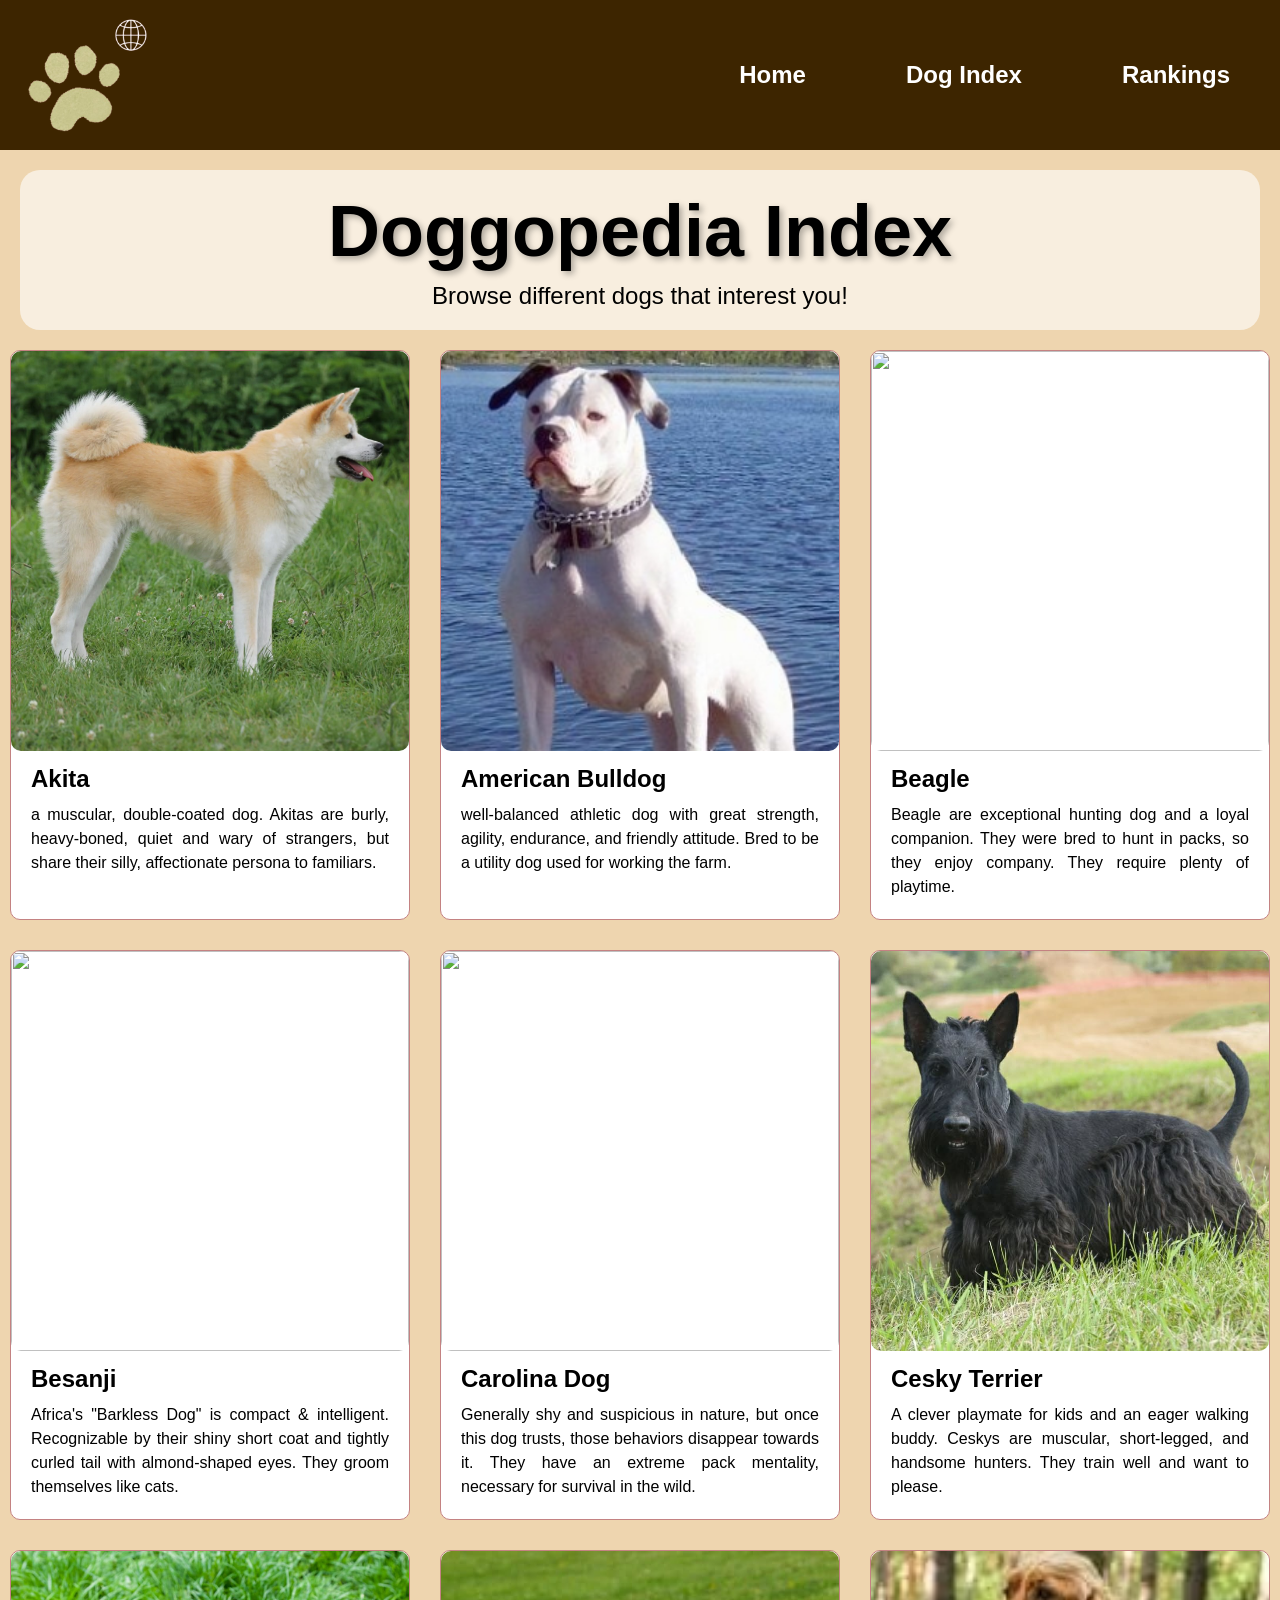
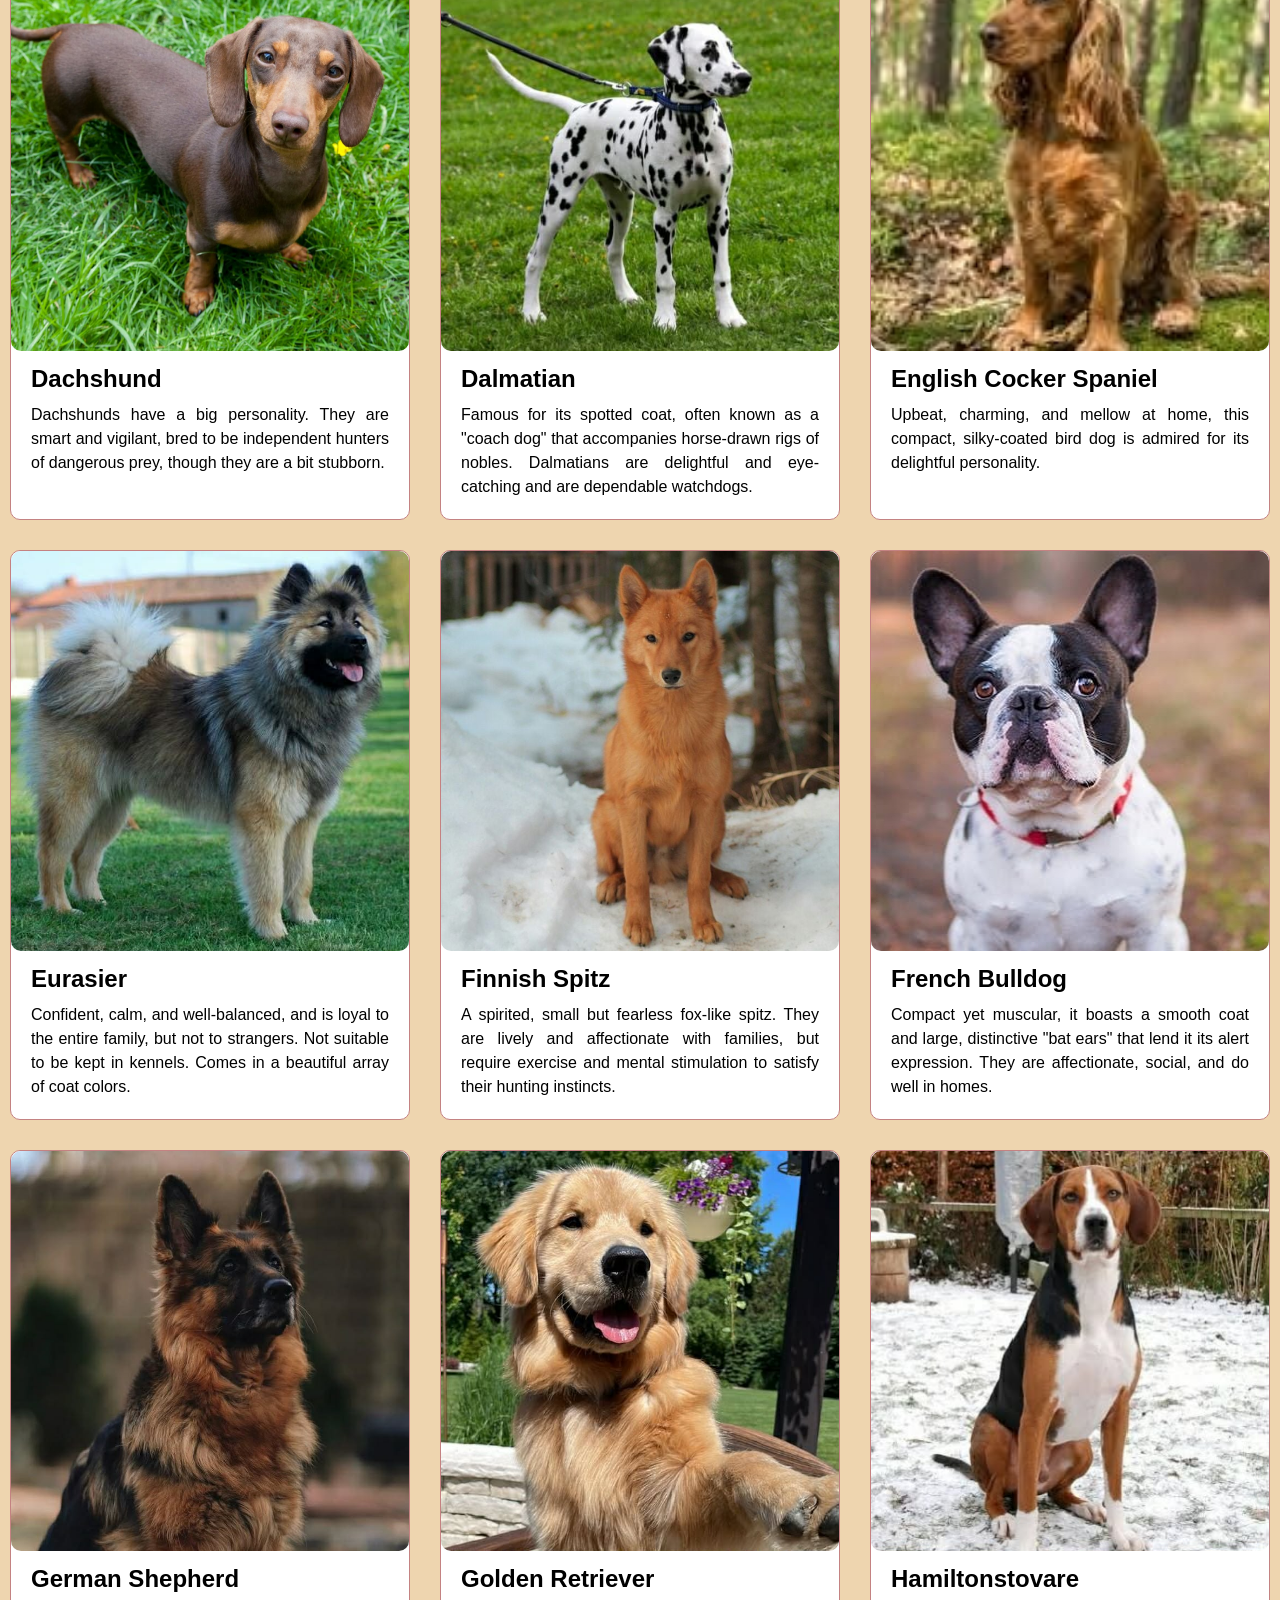
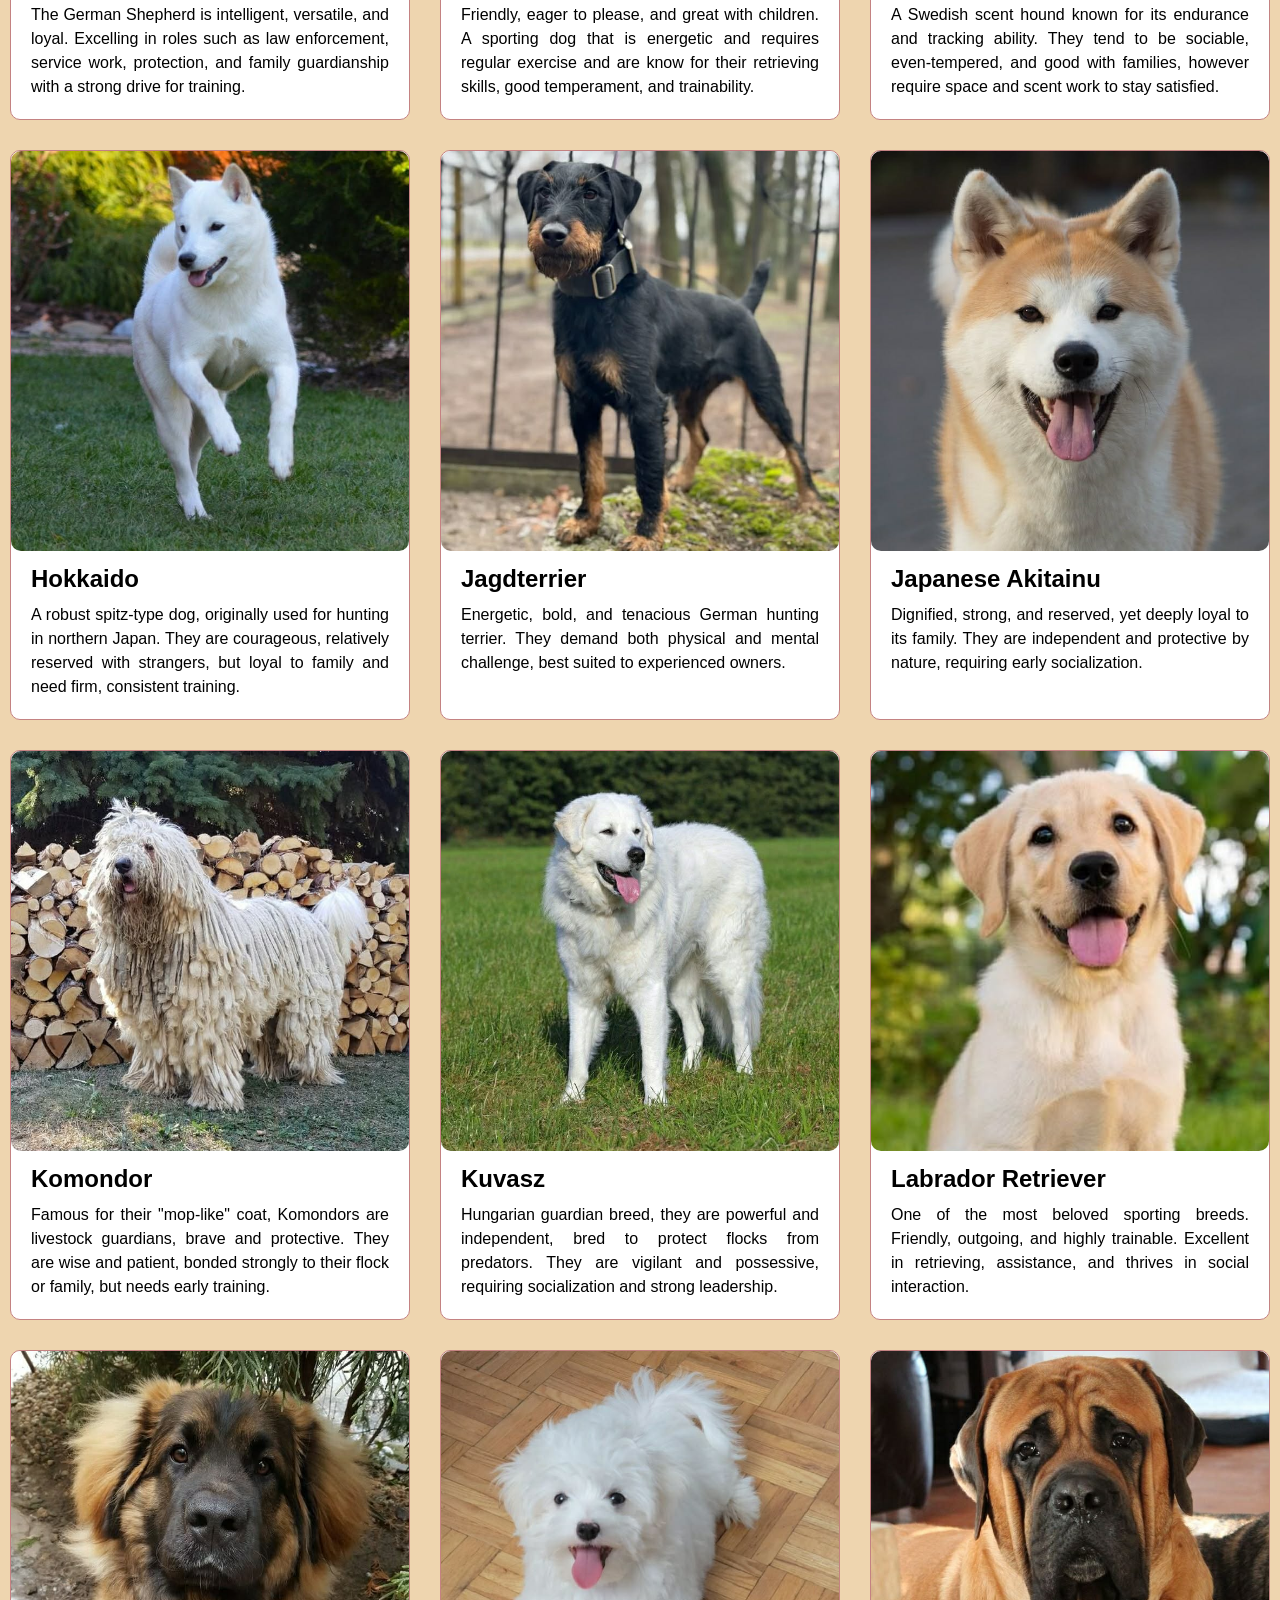
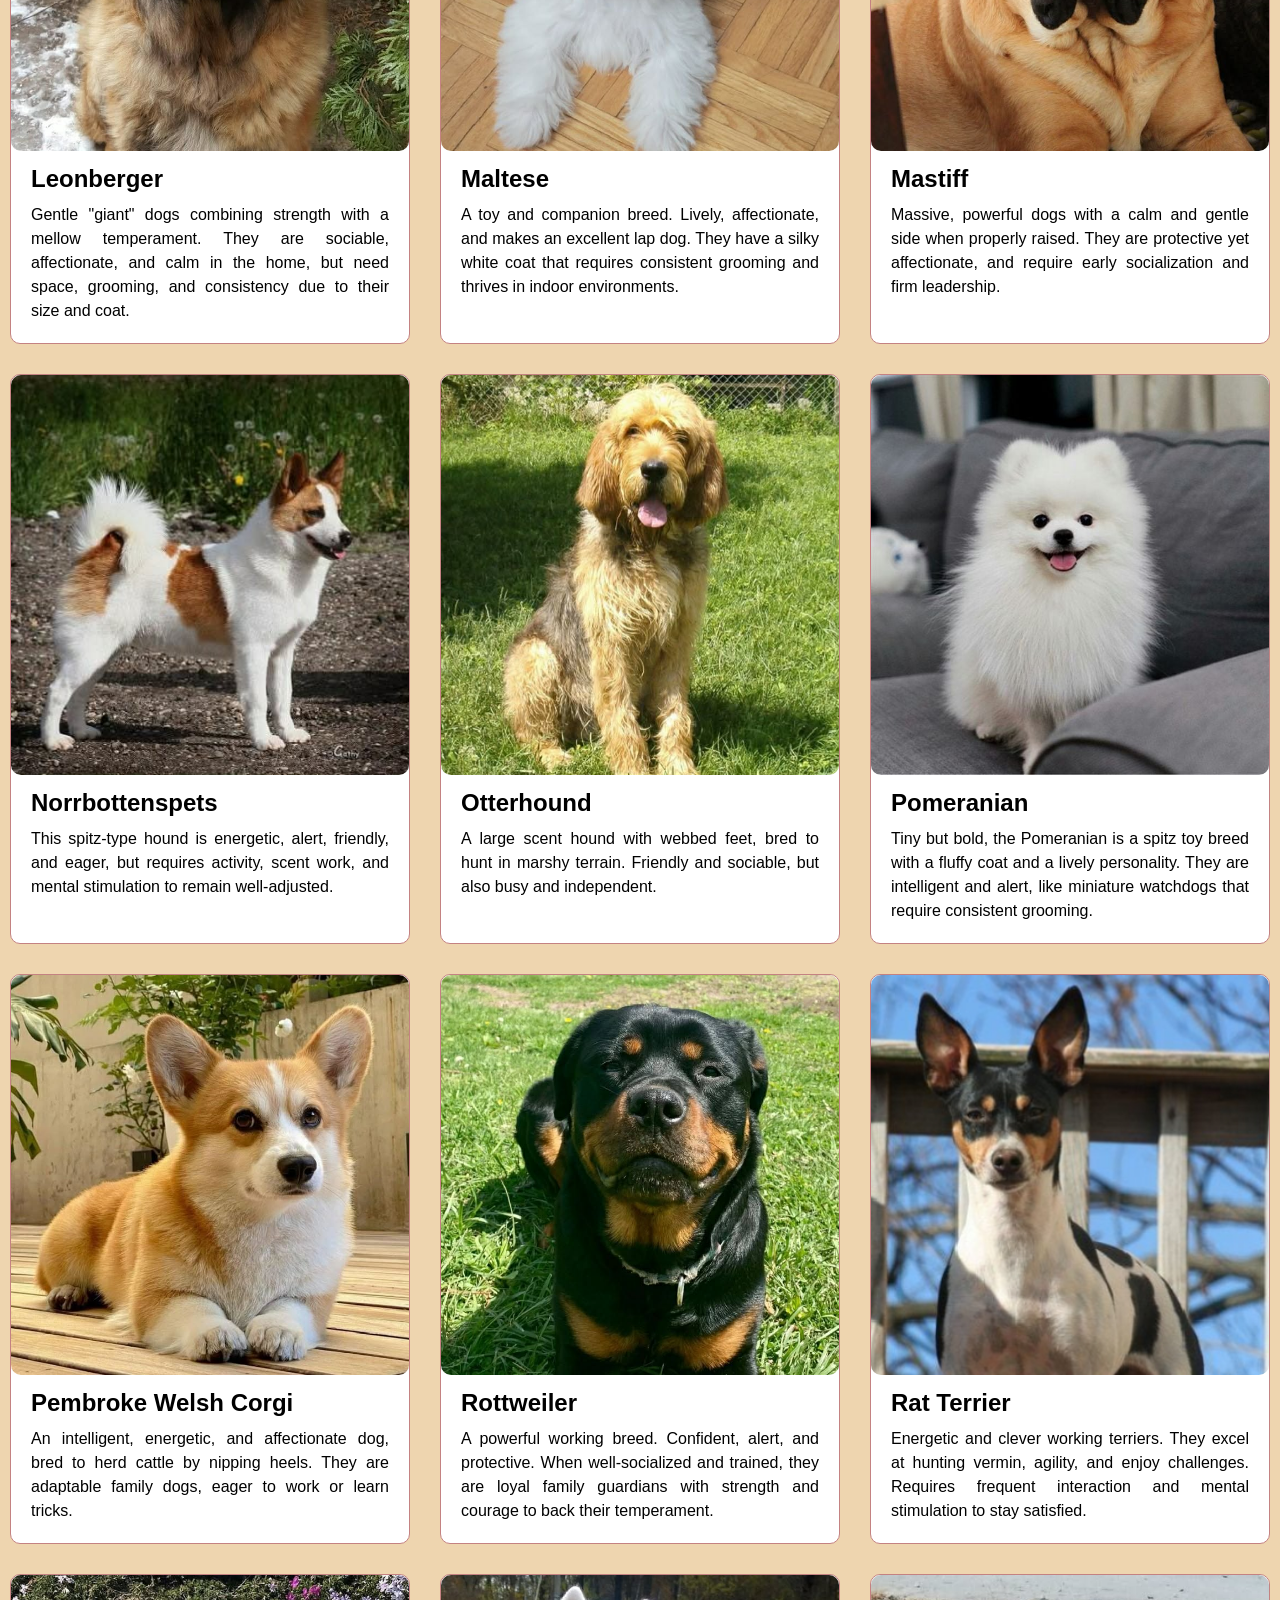
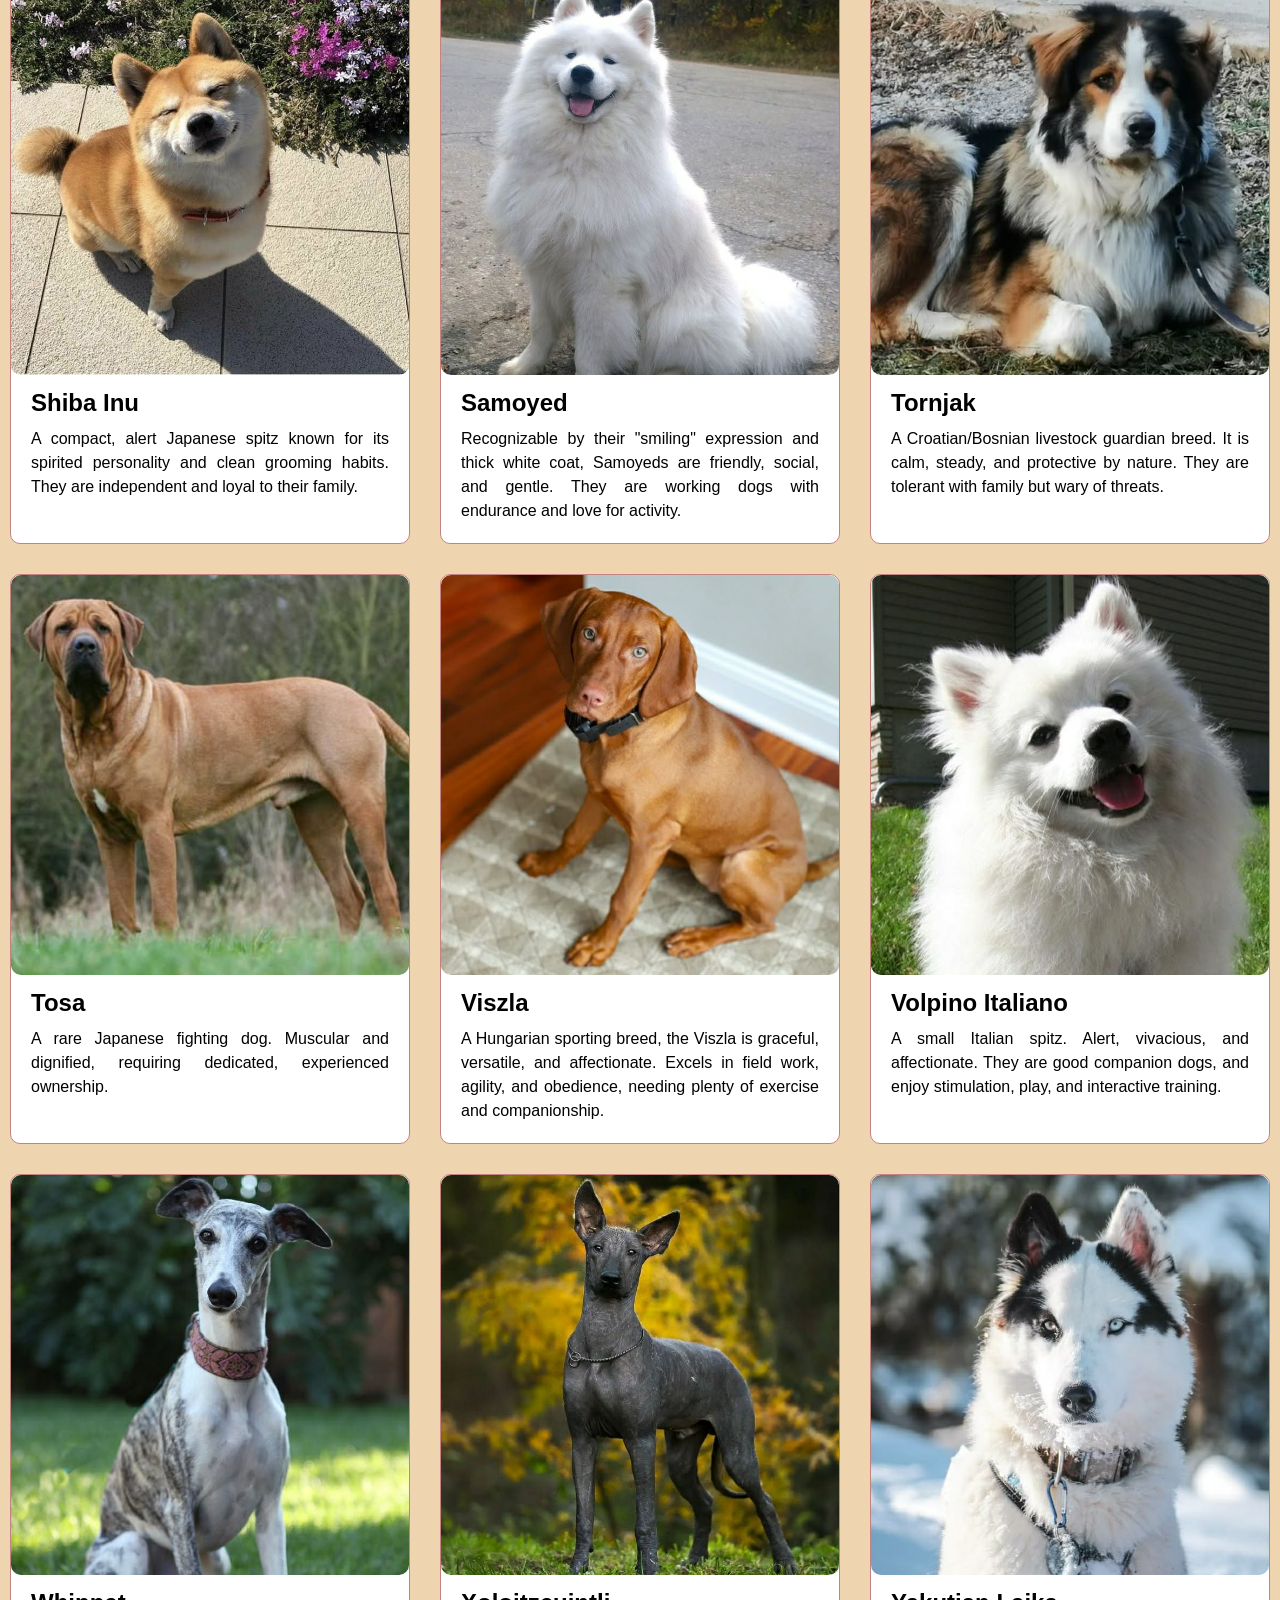
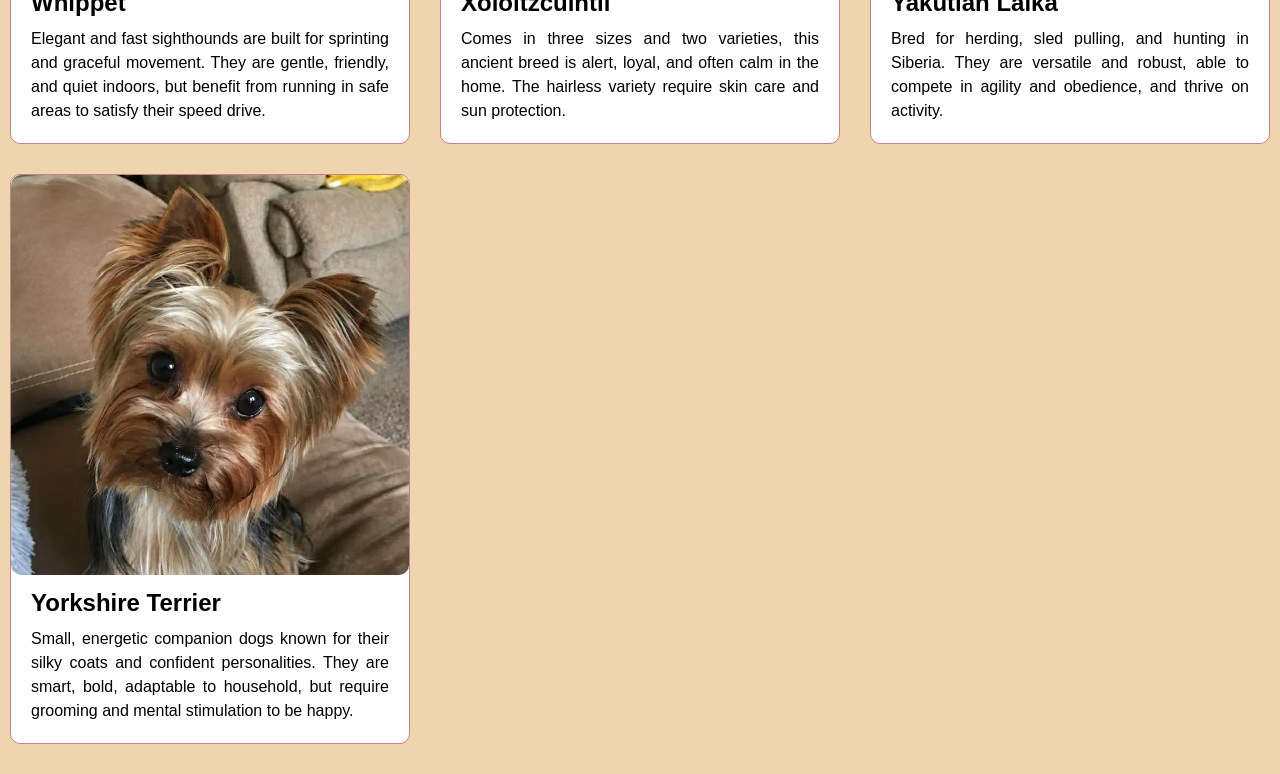
==== commit 45c853aa: "Fix HTML structure and update content" ====
--- a/dogbreeds.html
+++ b/dogbreeds.html
@@ -15,7 +15,7 @@
             <nav class="menu">
                 <a href="index.html">Home</a>
                 <a href="dogbreeds.html">Dog Index</a>
-                <a href="#">Rankings</a>
+                <a href="rankings.html">Rankings</a>
             </nav>
         </div>
     </header>
@@ -351,3 +351,4 @@
     </main>
 </body>
 </html>
+
--- a/style.css
+++ b/style.css
@@ -136,3 +136,67 @@
     line-height: 1.5;
     margin: 10px;
 }
+
+@media (max-width: 768px) {
+    .logo img {
+        max-height: 100px;
+    }
+    .menu {
+        gap: 30px;
+        margin-right: 20px;
+    }
+    .menu a {
+        font-size: 18px;
+    }
+    .homepage {
+        margin: 20px;
+        padding: 20px;
+        flex-direction: column;
+        gap: 2rem;
+    }
+    .homepage img {
+        max-width: 100%;
+        height: auto;
+    }
+    .description {
+        max-width: 100%;
+    }
+    .description h1 {
+        font-size: 40px;
+        border-bottom: 3px solid #4b0b0b;
+    }
+    .description p {
+        font-size: 16px;
+        margin-top: 30px;
+        text-align: left;
+    }
+    .description .buttons {
+        gap: 15px;
+        flex-wrap: wrap;
+    }
+    .navigator {
+        font-size: 18px;
+        padding: 12px 24px;
+        border-radius: 15px;
+    }
+    .title h1 {
+        font-size: 48px;
+    }
+    .title p {
+        font-size: 18px;
+    }
+    .breed-container {
+        grid-template-columns: repeat(auto-fit, 300px);
+        gap: 20px;
+        margin-bottom: 20px;
+    }
+    .breed img {
+        height: 300px;
+    }
+    .content h2 {
+        font-size: 20px;
+    }
+    .content p {
+        font-size: 14px;
+    }
+}
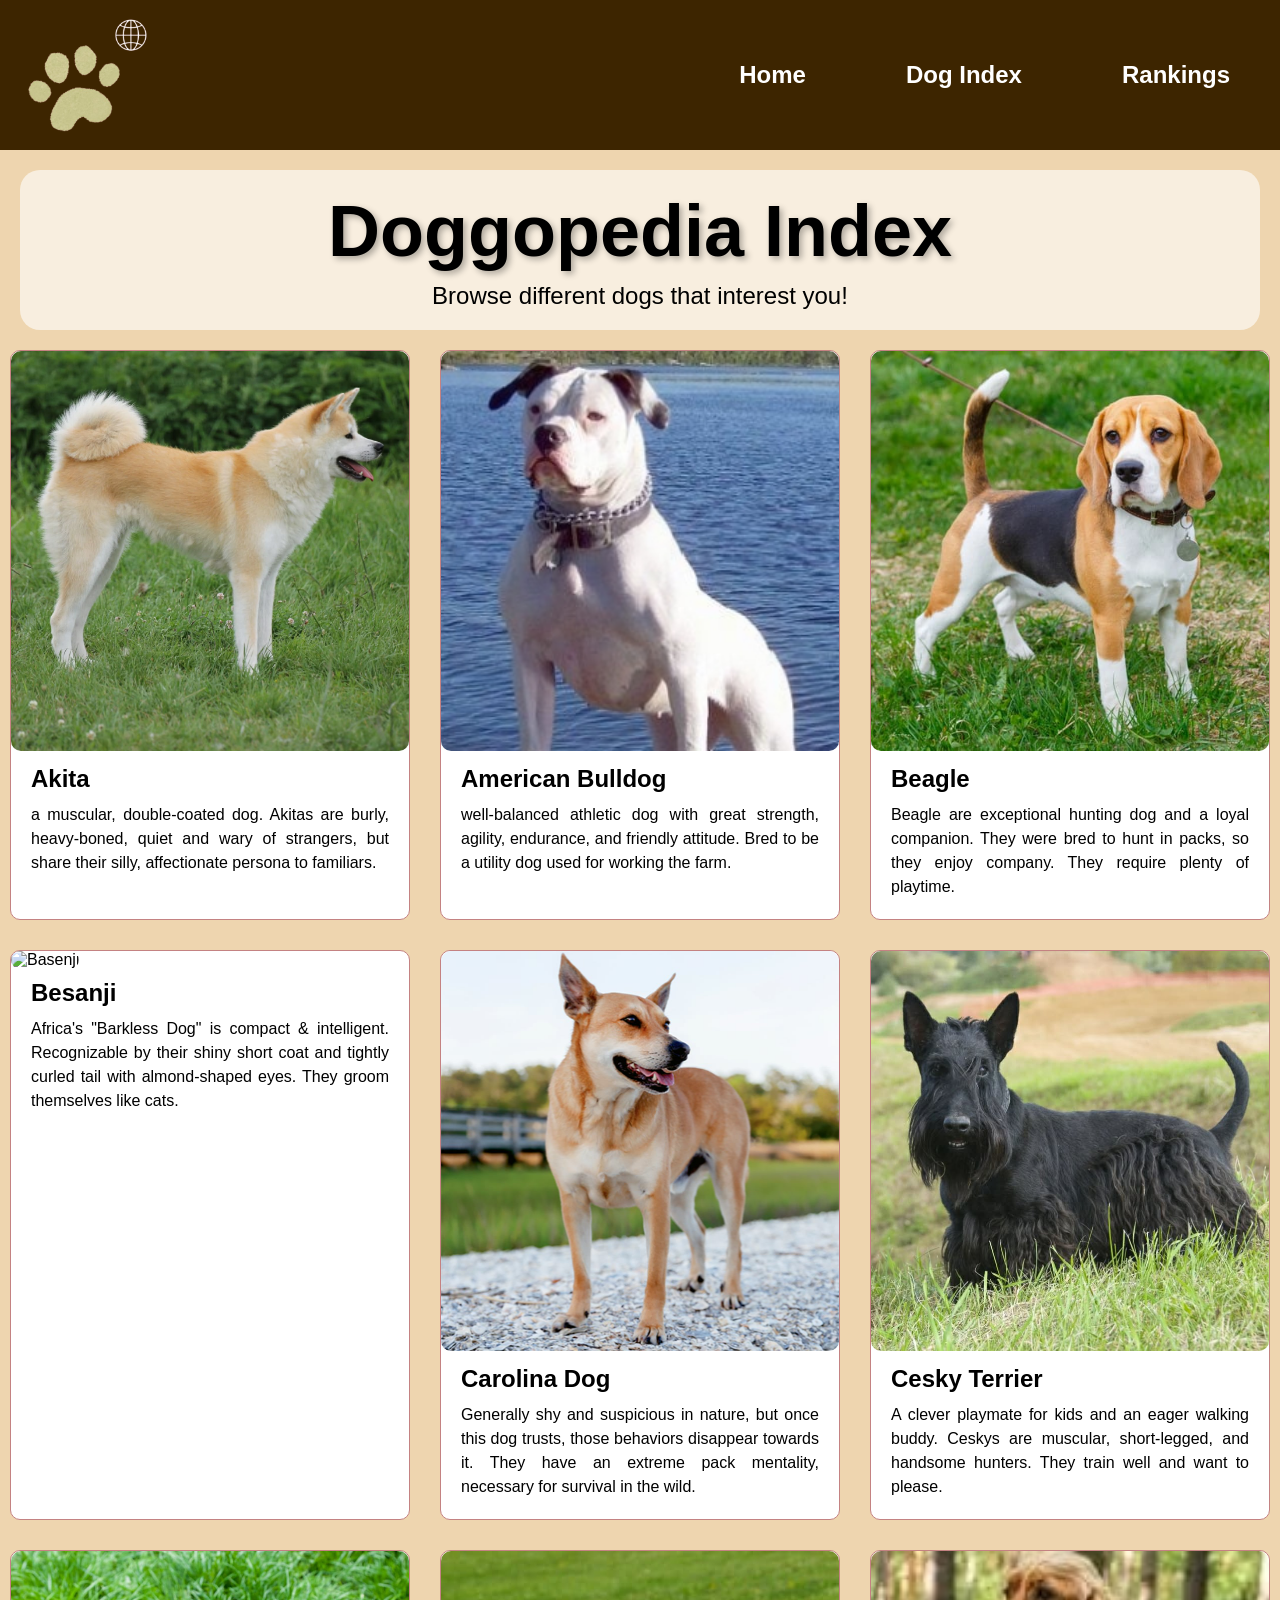
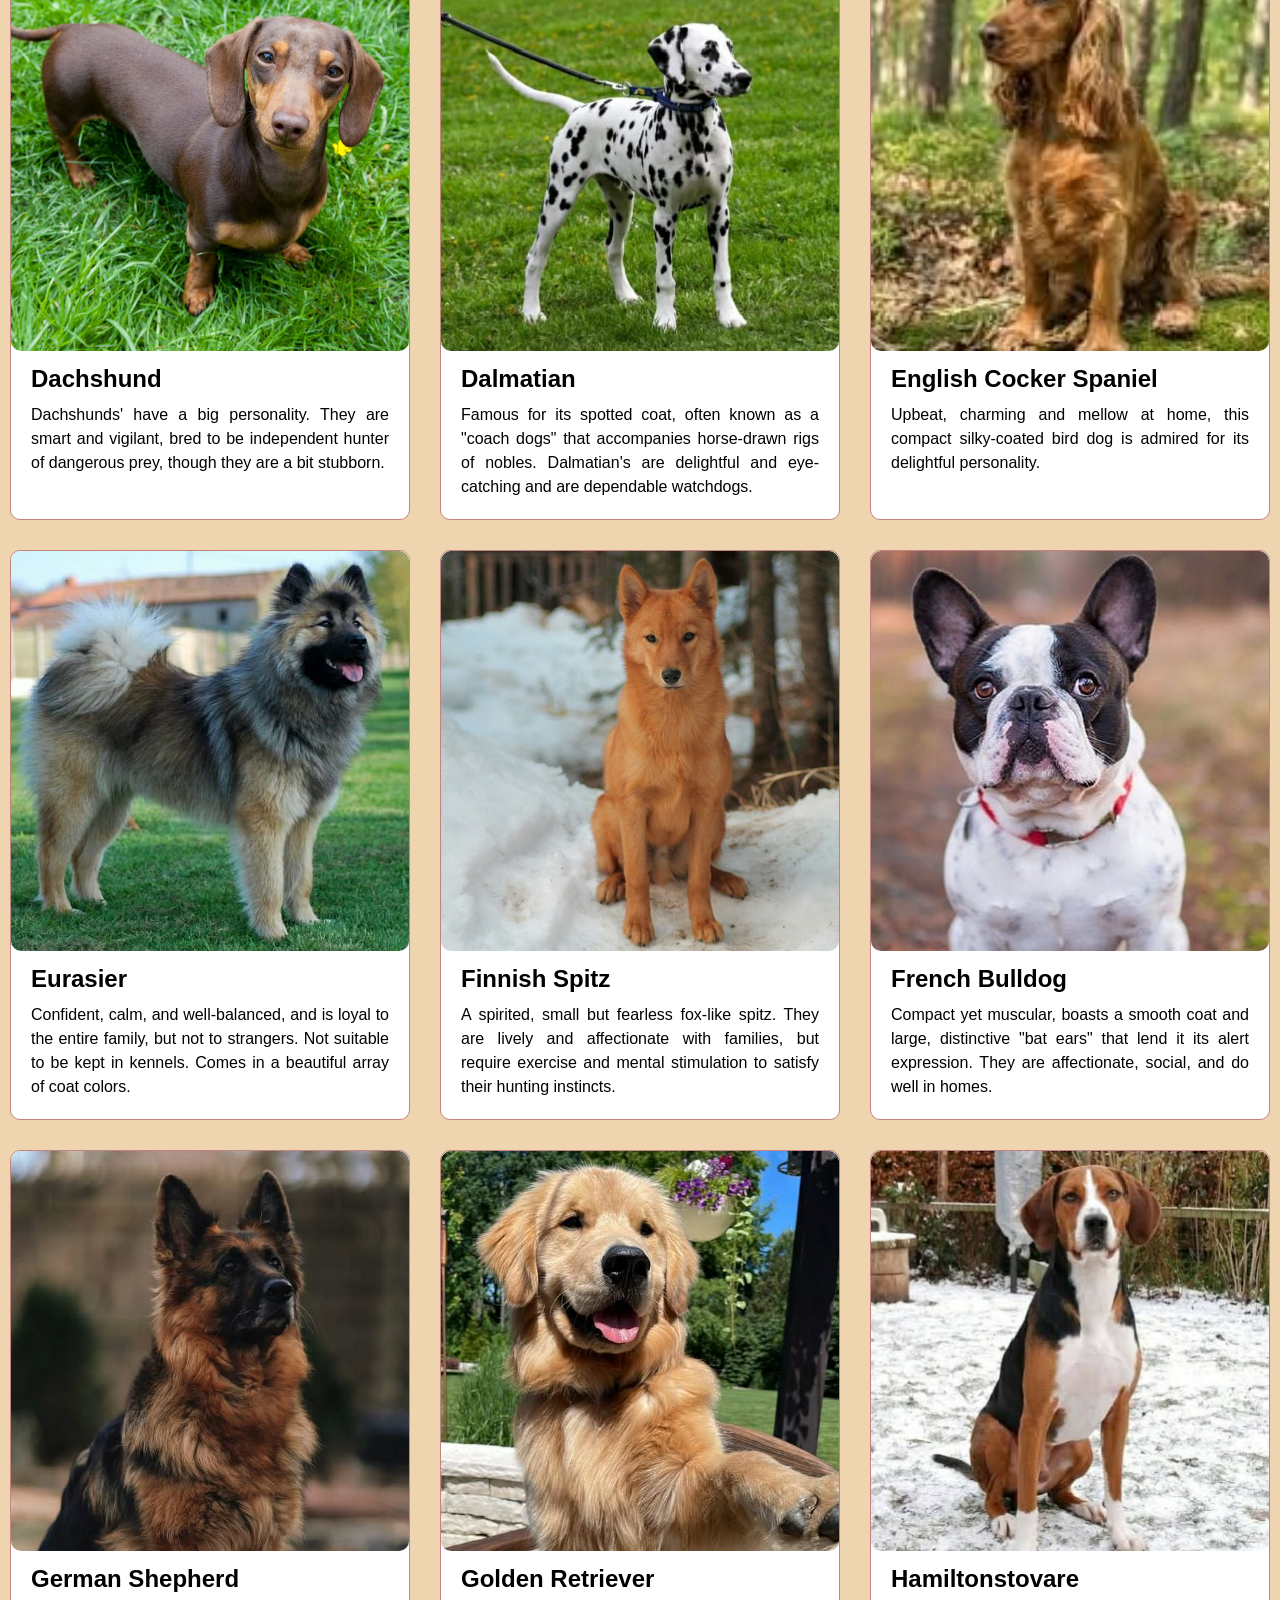
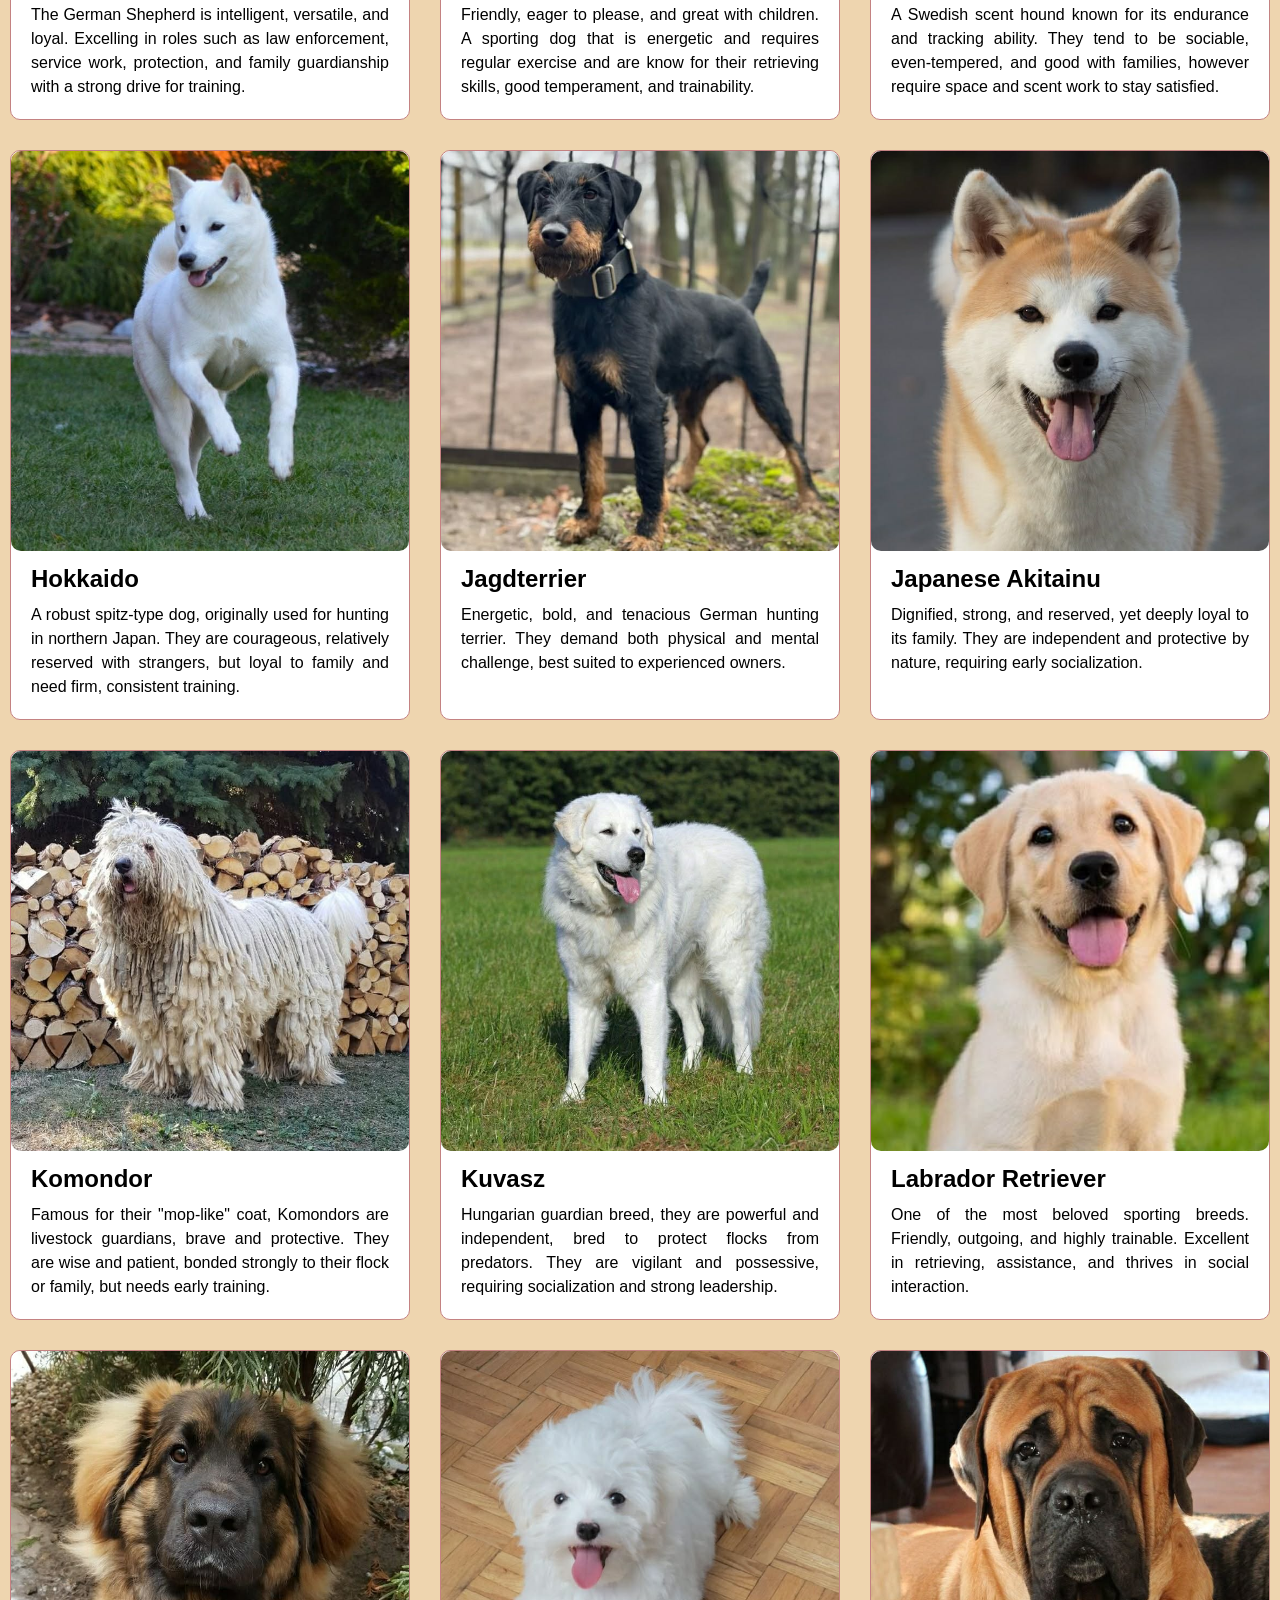
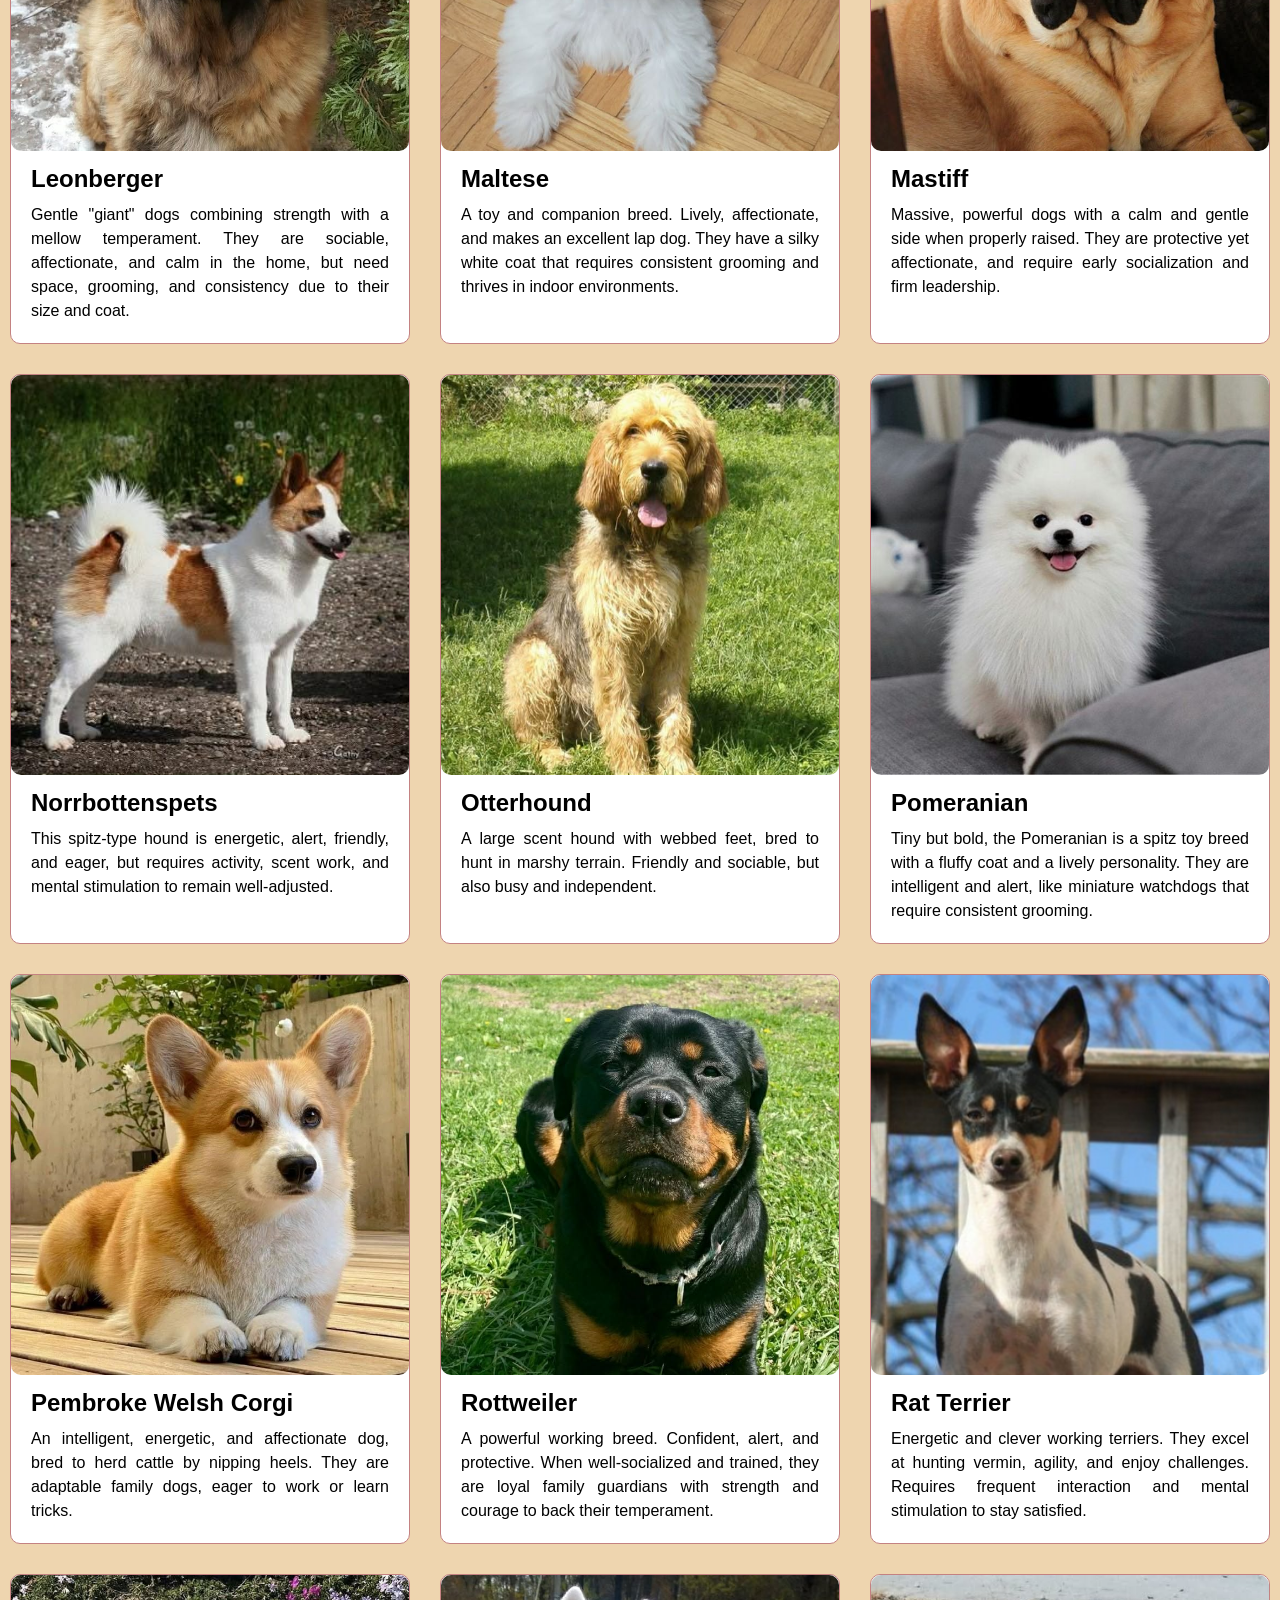
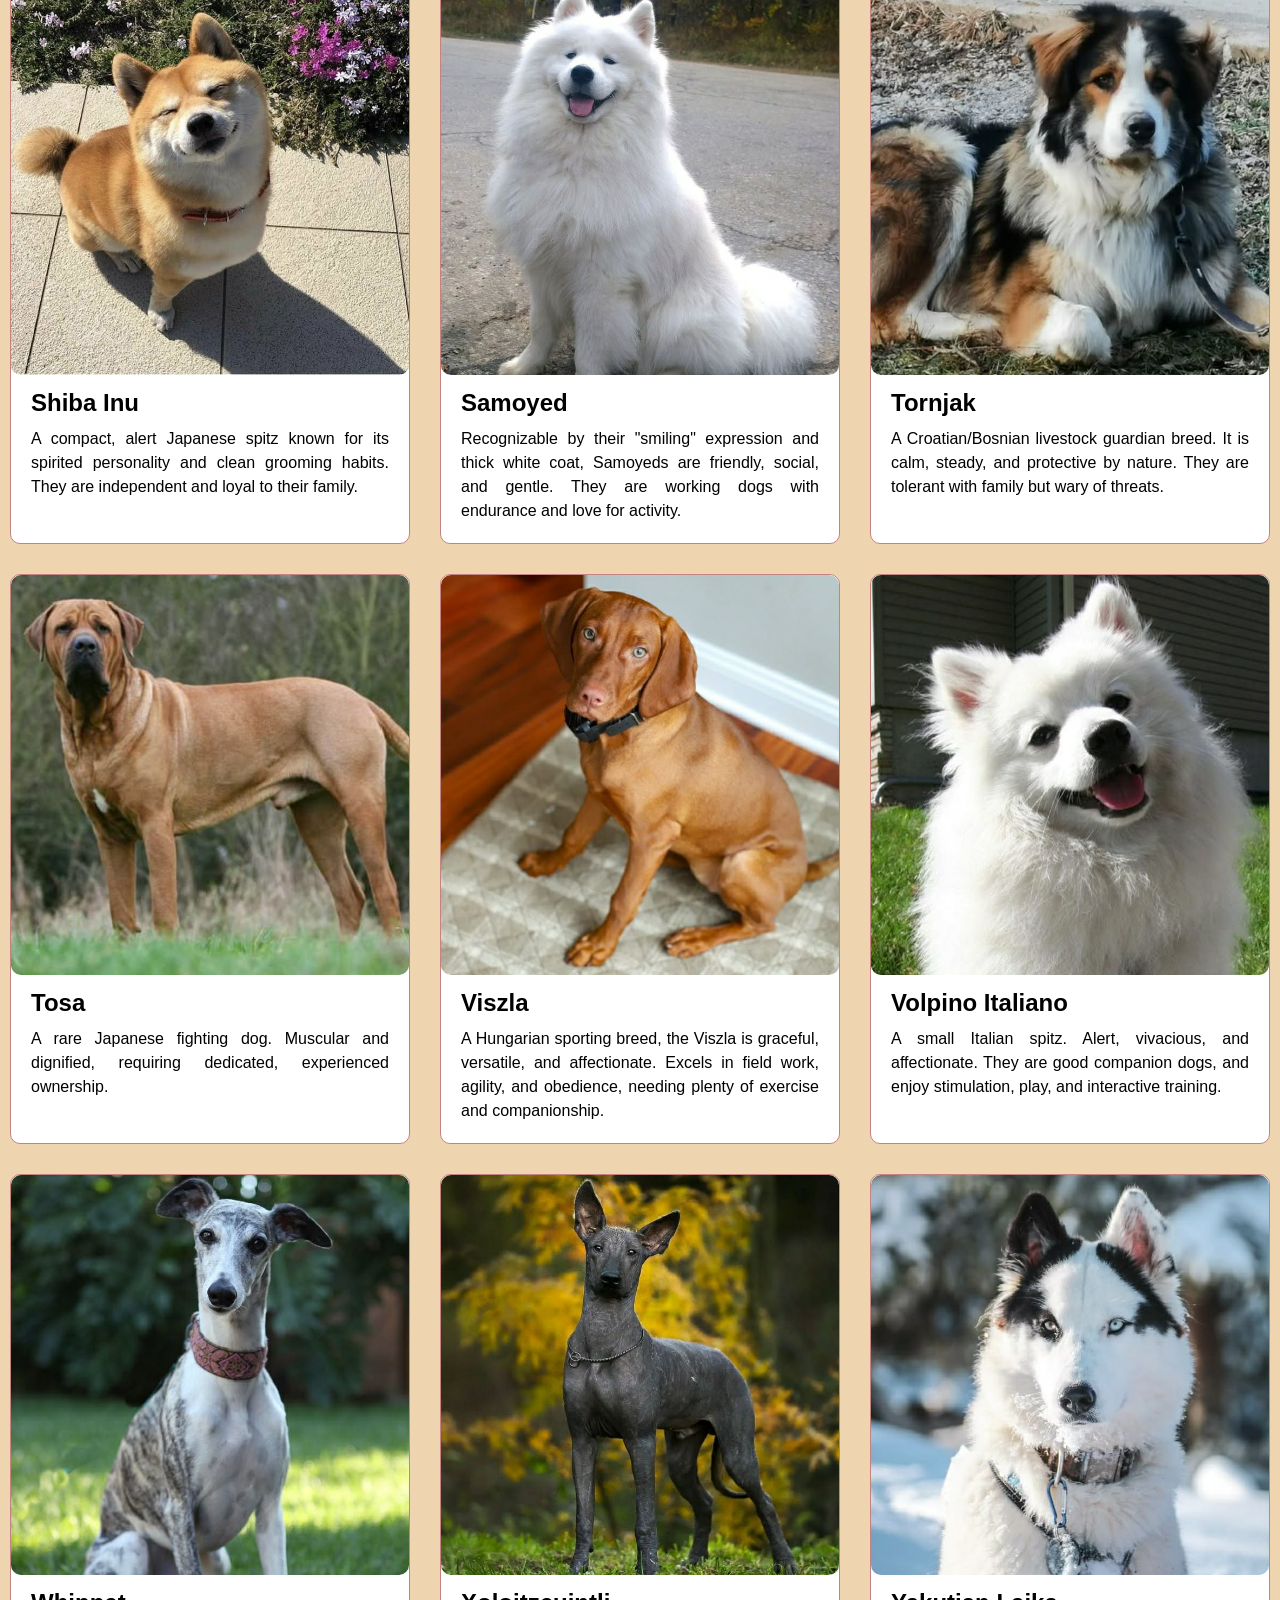
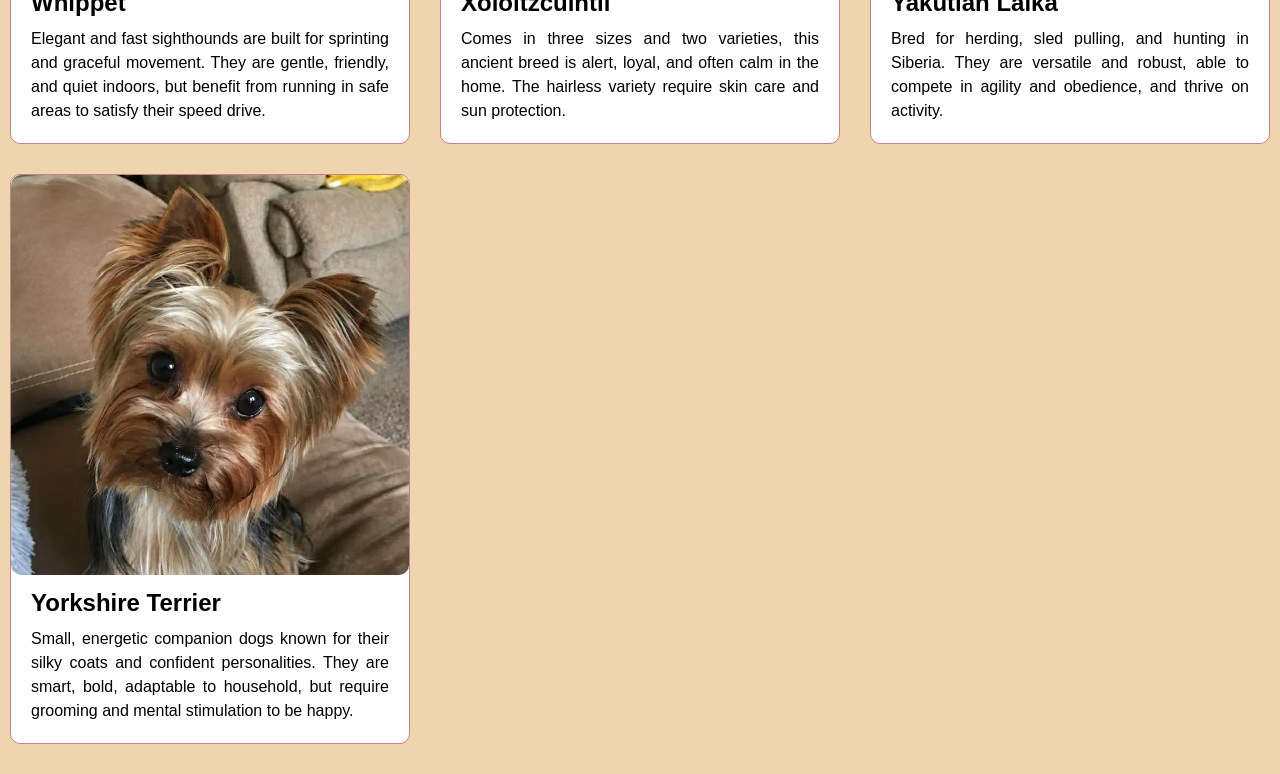
==== commit 776780f7: "Fix HTML encoding issues in dogbreeds.html" ====
--- a/dogbreeds.html
+++ b/dogbreeds.html
@@ -27,328 +27,328 @@
         </div>
 
         <div class="breed-container">
-            <div class="breed">
-                <img src="Akita.jpg">
-                <div class="content">
-                    <h2>Akita</h2>
-                    <p>a muscular, double-coated dog. Akitas are burly, heavy-boned, quiet and wary of strangers, but share their silly, affectionate persona to familiars.</p>
-                </div>
-            </div>
-
-            <div class="breed">
-                <img src="American Bulldog.jpg">
-                <div class="content">
-                    <h2>American Bulldog</h2>
-                    <p>well-balanced athletic dog with great strength, agility, endurance, and friendly attitude. Bred to be a utility dog used for working the farm.</p>
-                </div>
-            </div>
-
-            <div class="breed">
-                <img src="Beagle.webp">
-                <div class="content">
-                    <h2>Beagle</h2>
-                    <p>Beagle are exceptional hunting dog and a loyal companion. They were bred to hunt in packs, so they enjoy company. They require plenty of playtime.</p>
-                </div>
-            </div>
-
-            <div class="breed">
-                <img src="Basenji.jpg">
-                <div class="content">
-                    <h2>Besanji</h2>
-                    <p>Africa's "Barkless Dog" is compact & intelligent. Recognizable by their shiny short coat and tightly curled tail with almond-shaped eyes. They groom themselves like cats.</p>
-                </div>
-            </div>
-
-            <div class="breed">
-                <img src="Carolina.jpg">
-                <div class="content">
-                    <h2>Carolina Dog</h2>
-                    <p>Generally shy and suspicious in nature, but once this dog trusts, those behaviors disappear towards it. They have an extreme pack mentality, necessary for survival in the wild.</p>
-                </div>
-            </div>
-
-            <div class="breed">
-                <img src="Cesky Terrier.jpg">
-                <div class="content">
-                    <h2>Cesky Terrier</h2>
-                    <p>A clever playmate for kids and an eager walking buddy. Ceskys are muscular, short-legged, and handsome hunters. They train well and want to please.</p>
-                </div>
-            </div>
-
-            <div class="breed">
-                <img src="Dachshund.jpg">
-                <div class="content">
-                    <h2>Dachshund</h2>
-                    <p>Dachshunds have a big personality. They are smart and vigilant, bred to be independent hunters of dangerous prey, though they are a bit stubborn.</p>
-                </div>
-            </div>
-
-            <div class="breed">
-                <img src="Dalmatian.jpg">
-                <div class="content">
-                    <h2>Dalmatian</h2>
-                    <p>Famous for its spotted coat, often known as a "coach dog" that accompanies horse-drawn rigs of nobles. Dalmatians are delightful and eye-catching and are dependable watchdogs.</p>
-                </div>
-            </div>
-
-            <div class="breed">
-                <img src="English Cocker Spaniel.jpg">
-                <div class="content">
-                    <h2>English Cocker Spaniel</h2>
-                    <p>Upbeat, charming, and mellow at home, this compact, silky-coated bird dog is admired for its delightful personality.</p>
-                </div>
-            </div>
-
-            <div class="breed">
-                <img src="Eurasier.jpg">
-                <div class="content">
-                    <h2>Eurasier</h2>
-                    <p>Confident, calm, and well-balanced, and is loyal to the entire family, but not to strangers. Not suitable to be kept in kennels. Comes in a beautiful array of coat colors.</p>
-                </div>
-            </div>
-
-            <div class="breed">
-                <img src="Finnish Spitz.jpg">
-                <div class="content">
-                    <h2>Finnish Spitz</h2>
-                    <p>A spirited, small but fearless fox-like spitz. They are lively and affectionate with families, but require exercise and mental stimulation to satisfy their hunting instincts.</p>
-                </div>
-            </div>
-
-            <div class="breed">
-                <img src="French Bulldog.jpg">
-                <div class="content">
-                    <h2>French Bulldog</h2>
-                    <p>Compact yet muscular, it boasts a smooth coat and large, distinctive "bat ears" that lend it its alert expression. They are affectionate, social, and do well in homes.</p>
-                </div>
-            </div>
-
-            <div class="breed">
-                <img src="German Shepherd.jpg">
-                <div class="content">
-                    <h2>German Shepherd</h2>
-                    <p>The German Shepherd is intelligent, versatile, and loyal. Excelling in roles such as law enforcement, service work, protection, and family guardianship with a strong drive for training.</p>
-                </div>
-            </div>
-
-            <div class="breed">
-                <img src="Golden Retriever.jpg">
-                <div class="content">
-                    <h2>Golden Retriever</h2>
-                    <p>Friendly, eager to please, and great with children. A sporting dog that is energetic and requires regular exercise and are know for their retrieving skills, good temperament, and trainability.</p>
-                </div>
-            </div>
-
-            <div class="breed">
-                <img src="Hamiltonstovare.jpg">
-                <div class="content">
-                    <h2>Hamiltonstovare</h2>
-                    <p>A Swedish scent hound known for its endurance and tracking ability. They tend to be sociable, even-tempered, and good with families, however require space and scent work to stay satisfied.</p>
-                </div>
-            </div>
-
-            <div class="breed">
-                <img src="Hokkaido.jpg">
-                <div class="content">
-                    <h2>Hokkaido</h2>
-                    <p>A robust spitz-type dog, originally used for hunting in northern Japan. They are courageous, relatively reserved with strangers, but loyal to family and need firm, consistent training.</p>
-                </div>
-            </div>
-
-            <div class="breed">
-                <img src="Jagdterrier.jpg">
-                <div class="content">
-                    <h2>Jagdterrier</h2>
-                    <p>Energetic, bold, and tenacious German hunting terrier. They demand both physical and mental challenge, best suited to experienced owners.</p>
-                </div>
-            </div>
-
-            <div class="breed">
-                <img src="Japanese Akitainu.jpg">
-                <div class="content">
-                    <h2>Japanese Akitainu</h2>
-                    <p>Dignified, strong, and reserved, yet deeply loyal to its family. They are independent and protective by nature, requiring early socialization.</p>
-                </div>
-            </div>
-
-            <div class="breed">
-                <img src="Komondor.jpg">
-                <div class="content">
-                    <h2>Komondor</h2>
-                    <p>Famous for their "mop-like" coat, Komondors are livestock guardians, brave and protective. They are wise and patient, bonded strongly to their flock or family, but needs early training.</p>
-                </div>
-            </div>
-
-            <div class="breed">
-                <img src="Kuvasz.jpg">
-                <div class="content">
-                    <h2>Kuvasz</h2>
-                    <p>Hungarian guardian breed, they are powerful and independent, bred to protect flocks from predators. They are vigilant and possessive, requiring socialization and strong leadership.</p>
-                </div>
-            </div>
-
-            <div class="breed">
-                <img src="Labrador Retriever.jpg">
-                <div class="content">
-                    <h2>Labrador Retriever</h2>
-                    <p>One of the most beloved sporting breeds. Friendly, outgoing, and highly trainable. Excellent in retrieving, assistance, and thrives in social interaction.</p>
-                </div>
-            </div>
-
-            <div class="breed">
-                <img src="Leonberger.jpg">
-                <div class="content">
-                    <h2>Leonberger</h2>
-                    <p>Gentle "giant" dogs combining strength with a mellow temperament. They are sociable, affectionate, and calm in the home, but need space, grooming, and consistency due to their size and coat.</p>
-                </div>
-            </div>
-
-            <div class="breed">
-                <img src="Maltese.jpg">
-                <div class="content">
-                    <h2>Maltese</h2>
-                    <p>A toy and companion breed. Lively, affectionate, and makes an excellent lap dog. They have a silky white coat that requires consistent grooming and thrives in indoor environments.</p>
-                </div>
-            </div>
-
-            <div class="breed">
-                <img src="Mastiff.jpg">
-                <div class="content">
-                    <h2>Mastiff</h2>
-                    <p>Massive, powerful dogs with a calm and gentle side when properly raised. They are protective yet affectionate, and require early socialization and firm leadership.</p>
-                </div>
-            </div>
-
-            <div class="breed">
-                <img src="Norrbottenspets.jpg">
-                <div class="content">
-                    <h2>Norrbottenspets</h2>
-                    <p>This spitz-type hound is energetic, alert, friendly, and eager, but requires activity, scent work, and mental stimulation to remain well-adjusted.</p>
-                </div>
-            </div>
-
-            <div class="breed">
-                <img src="Otterhound.jpg">
-                <div class="content">
-                    <h2>Otterhound</h2>
-                    <p>A large scent hound with webbed feet, bred to hunt in marshy terrain. Friendly and sociable, but also busy and independent.</p>
-                </div>
-            </div>
-
-            <div class="breed">
-                <img src="Pomeranian.jpg">
-                <div class="content">
-                    <h2>Pomeranian</h2>
-                    <p>Tiny but bold, the Pomeranian is a spitz toy breed with a fluffy coat and a lively personality. They are intelligent and alert, like miniature watchdogs that require consistent grooming.</p>
-                </div>
-            </div>
-
-            <div class="breed">
-                <img src="Pembroke Welsh Corgi.jpg">
-                <div class="content">
-                    <h2>Pembroke Welsh Corgi</h2>
-                    <p>An intelligent, energetic, and affectionate dog, bred to herd cattle by nipping heels. They are adaptable family dogs, eager to work or learn tricks.</p>
-                </div>
-            </div>
-
-            <div class="breed">
-                <img src="Rottweiler.jpg">
-                <div class="content">
-                    <h2>Rottweiler</h2>
-                    <p>A powerful working breed. Confident, alert, and protective. When well-socialized and trained, they are loyal family guardians with strength and courage to back their temperament.</p>
-                </div>
-            </div>
-            
-            <div class="breed">
-                <img src="Rat Terrier.jpg">
-                <div class="content">
-                    <h2>Rat Terrier</h2>
-                    <p>Energetic and clever working terriers. They excel at hunting vermin, agility, and enjoy challenges. Requires frequent interaction and mental stimulation to stay satisfied.</p>
-                </div>
-            </div>
-            
-            <div class="breed">
-                <img src="Shiba Inu.jpg">
-                <div class="content">
-                    <h2>Shiba Inu</h2>
-                    <p>A compact, alert Japanese spitz known for its spirited personality and clean grooming habits. They are independent and loyal to their family.</p>
-                </div>
-            </div>
-
-            <div class="breed">
-                <img src="Samoyed.jpg">
-                <div class="content">
-                    <h2>Samoyed</h2>
-                    <p>Recognizable by their "smiling" expression and thick white coat, Samoyeds are friendly, social, and gentle. They are working dogs with endurance and love for activity.</p>
-                </div>
-            </div>
-
-            <div class="breed">
-                <img src="Tornjak.jpg">
-                <div class="content">
-                    <h2>Tornjak</h2>
-                    <p>A Croatian/Bosnian livestock guardian breed. It is calm, steady, and protective by nature. They are tolerant with family but wary of threats.</p>
-                </div>
-            </div>
-
-            <div class="breed">
-                <img src="Tosa.jpg">
-                <div class="content">
-                    <h2>Tosa</h2>
-                    <p>A rare Japanese fighting dog. Muscular and dignified, requiring dedicated, experienced ownership.</p>
-                </div>
-            </div>
-
-            <div class="breed">
-                <img src="Viszla.jpg">
-                <div class="content">
-                    <h2>Viszla</h2>
-                    <p>A Hungarian sporting breed, the Viszla is graceful, versatile, and affectionate. Excels in field work, agility, and obedience, needing plenty of exercise and companionship.</p>
-                </div>
-            </div>
-
-            <div class="breed">
-                <img src="Volpino Italiano.jpg">
-                <div class="content">
-                    <h2>Volpino Italiano</h2>
-                    <p>A small Italian spitz. Alert, vivacious, and affectionate. They are good companion dogs, and enjoy stimulation, play, and interactive training.</p>
-                </div>
-            </div>
-
-            <div class="breed">
-                <img src="Whippet.jpg">
-                <div class="content">
-                    <h2>Whippet</h2>
-                    <p>Elegant and fast sighthounds are built for sprinting and graceful movement. They are gentle, friendly, and quiet indoors, but benefit from running in safe areas to satisfy their speed drive.</p>
-                </div>
-            </div>
-
-            <div class="breed">
-                <img src="Xoloitzcuintli.jpg">
-                <div class="content">
-                    <h2>Xoloitzcuintli</h2>
-                    <p>Comes in three sizes and two varieties, this ancient breed is alert, loyal, and often calm in the home. The hairless variety require skin care and sun protection.</p>
-                </div>
-            </div>
-
-            <div class="breed">
-                <img src="Yakutian Laika.jpg">
-                <div class="content">
-                    <h2>Yakutian Laika</h2>
-                    <p>Bred for herding, sled pulling, and hunting in Siberia. They are versatile and robust, able to compete in agility and obedience, and thrive on activity.</p>
-                </div>
-            </div>
-
-            <div class="breed">
-                <img src="Yorkshire Terrier.jpg">
-                <div class="content">
-                    <h2>Yorkshire Terrier</h2>
-                    <p>Small, energetic companion dogs known for their silky coats and confident personalities. They are smart, bold, adaptable to household, but require grooming and mental stimulation to be happy.</p>
-                </div>
-            </div>
-
-        </div>
+    <div class="breed">
+        <img src="Akita.jpg" alt="Akita">
+        <div class="content">
+            <h2>Akita</h2>
+            <p>a muscular, double-coated dog. Akitas are burly, heavy-boned, quiet and wary of strangers, but share their silly, affectionate persona to familiars.</p>
+        </div>
+    </div>
+
+    <div class="breed">
+        <img src="American Bulldog.jpg" alt="American Bulldog">
+        <div class="content">
+            <h2>American Bulldog</h2>
+            <p>well-balanced athletic dog with great strength, agility, endurance, and friendly attitude. Bred to be a utility dog used for working the farm.</p>
+        </div>
+    </div>
+
+    <div class="breed">
+        <img src="Beagle.jpg" alt="Beagle">
+        <div class="content">
+            <h2>Beagle</h2>
+            <p>Beagle are exceptional hunting dog and a loyal companion. They were bred to hunt in packs, so they enjoy company. They require plenty of playtime.</p>
+        </div>
+    </div>
+
+    <div class="breed">
+        <img src="Basenji.jpg" alt="Basenji">
+        <div class="content">
+            <h2>Besanji</h2>
+            <p>Africa's "Barkless Dog" is compact & intelligent. Recognizable by their shiny short coat and tightly curled tail with almond-shaped eyes. They groom themselves like cats.</p>
+        </div>
+    </div>
+
+    <div class="breed">
+        <img src="Carolina Dog.jpg" alt="Carolina Dog">
+        <div class="content">
+            <h2>Carolina Dog</h2>
+            <p>Generally shy and suspicious in nature, but once this dog trusts, those behaviors disappear towards it. They have an extreme pack mentality, necessary for survival in the wild.</p>
+        </div>
+    </div>
+
+    <div class="breed">
+        <img src="Cesky Terrier.jpg" alt="Cesky Terrier">
+        <div class="content">
+            <h2>Cesky Terrier</h2>
+            <p>A clever playmate for kids and an eager walking buddy. Ceskys are muscular, short-legged, and handsome hunters. They train well and want to please.</p>
+        </div>
+    </div>
+
+    <div class="breed">
+        <img src="Dachshund.jpg" alt="Dachshund">
+        <div class="content">
+            <h2>Dachshund</h2>
+            <p>Dachshunds' have a big personality. They are smart and vigilant, bred to be independent hunter of dangerous prey, though they are a bit stubborn.</p>
+        </div>
+    </div>
+
+    <div class="breed">
+        <img src="Dalmatian.jpg" alt="Dalmatian">
+        <div class="content">
+            <h2>Dalmatian</h2>
+            <p>Famous for its spotted coat, often known as a "coach dogs" that accompanies horse-drawn rigs of nobles. Dalmatian's are delightful and eye-catching and are dependable watchdogs.</p>
+        </div>
+    </div>
+
+    <div class="breed">
+        <img src="English Cocker Spaniel.jpg" alt="English Cocker Spaniel">
+        <div class="content">
+            <h2>English Cocker Spaniel</h2>
+            <p>Upbeat, charming and mellow at home, this compact silky-coated bird dog is admired for its delightful personality.</p>
+        </div>
+    </div>
+
+    <div class="breed">
+        <img src="Eurasier.jpg" alt="Eurasier">
+        <div class="content">
+            <h2>Eurasier</h2>
+            <p>Confident, calm, and well-balanced, and is loyal to the entire family, but not to strangers. Not suitable to be kept in kennels. Comes in a beautiful array of coat colors.</p>
+        </div>
+    </div>
+
+    <div class="breed">
+        <img src="Finnish Spitz.jpg" alt="Finnish Spitz">
+        <div class="content">
+            <h2>Finnish Spitz</h2>
+            <p>A spirited, small but fearless fox-like spitz. They are lively and affectionate with families, but require exercise and mental stimulation to satisfy their hunting instincts.</p>
+        </div>
+    </div>
+
+    <div class="breed">
+        <img src="French Bulldog.jpg" alt="French Bulldog">
+        <div class="content">
+            <h2>French Bulldog</h2>
+            <p>Compact yet muscular, boasts a smooth coat and large, distinctive "bat ears" that lend it its alert expression. They are affectionate, social, and do well in homes.</p>
+        </div>
+    </div>
+
+    <div class="breed">
+        <img src="German Shepherd.jpg" alt="German Shepherd">
+        <div class="content">
+            <h2>German Shepherd</h2>
+            <p>The German Shepherd is intelligent, versatile, and loyal. Excelling in roles such as law enforcement, service work, protection, and family guardianship with a strong drive for training.</p>
+        </div>
+    </div>
+
+    <div class="breed">
+        <img src="Golden Retriever.jpg" alt="Golden Retriever">
+        <div class="content">
+            <h2>Golden Retriever</h2>
+            <p>Friendly, eager to please, and great with children. A sporting dog that is energetic and requires regular exercise and are know for their retrieving skills, good temperament, and trainability.</p>
+        </div>
+    </div>
+
+    <div class="breed">
+        <img src="Hamiltonstovare.jpg" alt="Hamiltonstovare">
+        <div class="content">
+            <h2>Hamiltonstovare</h2>
+            <p>A Swedish scent hound known for its endurance and tracking ability. They tend to be sociable, even-tempered, and good with families, however require space and scent work to stay satisfied.</p>
+        </div>
+    </div>
+
+    <div class="breed">
+        <img src="Hokkaido.jpg" alt="Hokkaido">
+        <div class="content">
+            <h2>Hokkaido</h2>
+            <p>A robust spitz-type dog, originally used for hunting in northern Japan. They are courageous, relatively reserved with strangers, but loyal to family and need firm, consistent training.</p>
+        </div>
+    </div>
+
+    <div class="breed">
+        <img src="Jagdterrier.jpg" alt="Jagdterrier">
+        <div class="content">
+            <h2>Jagdterrier</h2>
+            <p>Energetic, bold, and tenacious German hunting terrier. They demand both physical and mental challenge, best suited to experienced owners.</p>
+        </div>
+    </div>
+
+    <div class="breed">
+        <img src="Japanese Akitainu.jpg" alt="Japanese Akitainu">
+        <div class="content">
+            <h2>Japanese Akitainu</h2>
+            <p>Dignified, strong, and reserved, yet deeply loyal to its family. They are independent and protective by nature, requiring early socialization.</p>
+        </div>
+    </div>
+
+    <div class="breed">
+        <img src="Komondor.jpg" alt="Komondor">
+        <div class="content">
+            <h2>Komondor</h2>
+            <p>Famous for their "mop-like" coat, Komondors are livestock guardians, brave and protective. They are wise and patient, bonded strongly to their flock or family, but needs early training.</p>
+        </div>
+    </div>
+
+    <div class="breed">
+        <img src="Kuvasz.jpg" alt="Kuvasz">
+        <div class="content">
+            <h2>Kuvasz</h2>
+            <p>Hungarian guardian breed, they are powerful and independent, bred to protect flocks from predators. They are vigilant and possessive, requiring socialization and strong leadership.</p>
+        </div>
+    </div>
+
+    <div class="breed">
+        <img src="Labrador Retriever.jpg" alt="Labrador Retriever">
+        <div class="content">
+            <h2>Labrador Retriever</h2>
+            <p>One of the most beloved sporting breeds. Friendly, outgoing, and highly trainable. Excellent in retrieving, assistance, and thrives in social interaction.</p>
+        </div>
+    </div>
+
+    <div class="breed">
+        <img src="Leonberger.jpg" alt="Leonberger">
+        <div class="content">
+            <h2>Leonberger</h2>
+            <p>Gentle "giant" dogs combining strength with a mellow temperament. They are sociable, affectionate, and calm in the home, but need space, grooming, and consistency due to their size and coat.</p>
+        </div>
+    </div>
+
+    <div class="breed">
+        <img src="Maltese.jpg" alt="Maltese">
+        <div class="content">
+            <h2>Maltese</h2>
+            <p>A toy and companion breed. Lively, affectionate, and makes an excellent lap dog. They have a silky white coat that requires consistent grooming and thrives in indoor environments.</p>
+        </div>
+    </div>
+
+    <div class="breed">
+        <img src="Mastiff.jpg" alt="Mastiff">
+        <div class="content">
+            <h2>Mastiff</h2>
+            <p>Massive, powerful dogs with a calm and gentle side when properly raised. They are protective yet affectionate, and require early socialization and firm leadership.</p>
+        </div>
+    </div>
+
+    <div class="breed">
+        <img src="Norrbottenspets.jpg" alt="Norrbottenspets">
+        <div class="content">
+            <h2>Norrbottenspets</h2>
+            <p>This spitz-type hound is energetic, alert, friendly, and eager, but requires activity, scent work, and mental stimulation to remain well-adjusted.</p>
+        </div>
+    </div>
+
+    <div class="breed">
+        <img src="Otterhound.jpg" alt="Otterhound">
+        <div class="content">
+            <h2>Otterhound</h2>
+            <p>A large scent hound with webbed feet, bred to hunt in marshy terrain. Friendly and sociable, but also busy and independent.</p>
+        </div>
+    </div>
+
+    <div class="breed">
+        <img src="Pomeranian.jpg" alt="Pomeranian">
+        <div class="content">
+            <h2>Pomeranian</h2>
+            <p>Tiny but bold, the Pomeranian is a spitz toy breed with a fluffy coat and a lively personality. They are intelligent and alert, like miniature watchdogs that require consistent grooming.</p>
+        </div>
+    </div>
+
+    <div class="breed">
+        <img src="Pembroke Welsh Corgi.jpg" alt="Pembroke Welsh Corgi">
+        <div class="content">
+            <h2>Pembroke Welsh Corgi</h2>
+            <p>An intelligent, energetic, and affectionate dog, bred to herd cattle by nipping heels. They are adaptable family dogs, eager to work or learn tricks.</p>
+        </div>
+    </div>
+
+    <div class="breed">
+        <img src="Rottweiler.jpg" alt="Rottweiler">
+        <div class="content">
+            <h2>Rottweiler</h2>
+            <p>A powerful working breed. Confident, alert, and protective. When well-socialized and trained, they are loyal family guardians with strength and courage to back their temperament.</p>
+        </div>
+    </div>
+
+    <div class="breed">
+        <img src="Rat Terrier.jpg" alt="Rat Terrier">
+        <div class="content">
+            <h2>Rat Terrier</h2>
+            <p>Energetic and clever working terriers. They excel at hunting vermin, agility, and enjoy challenges. Requires frequent interaction and mental stimulation to stay satisfied.</p>
+        </div>
+    </div>
+
+    <div class="breed">
+        <img src="Shiba Inu.jpg" alt="Shiba Inu">
+        <div class="content">
+            <h2>Shiba Inu</h2>
+            <p>A compact, alert Japanese spitz known for its spirited personality and clean grooming habits. They are independent and loyal to their family.</p>
+        </div>
+    </div>
+
+    <div class="breed">
+        <img src="Samoyed.jpg" alt="Samoyed">
+        <div class="content">
+            <h2>Samoyed</h2>
+            <p>Recognizable by their "smiling" expression and thick white coat, Samoyeds are friendly, social, and gentle. They are working dogs with endurance and love for activity.</p>
+        </div>
+    </div>
+
+    <div class="breed">
+        <img src="Tornjak.jpg" alt="Tornjak">
+        <div class="content">
+            <h2>Tornjak</h2>
+            <p>A Croatian/Bosnian livestock guardian breed. It is calm, steady, and protective by nature. They are tolerant with family but wary of threats.</p>
+        </div>
+    </div>
+
+    <div class="breed">
+        <img src="Tosa.jpg" alt="Tosa">
+        <div class="content">
+            <h2>Tosa</h2>
+            <p>A rare Japanese fighting dog. Muscular and dignified, requiring dedicated, experienced ownership.</p>
+        </div>
+    </div>
+
+    <div class="breed">
+        <img src="Viszla.jpg" alt="Viszla">
+        <div class="content">
+            <h2>Viszla</h2>
+            <p>A Hungarian sporting breed, the Viszla is graceful, versatile, and affectionate. Excels in field work, agility, and obedience, needing plenty of exercise and companionship.</p>
+        </div>
+    </div>
+
+    <div class="breed">
+        <img src="Volpino Italiano.jpg" alt="Volpino Italiano">
+        <div class="content">
+            <h2>Volpino Italiano</h2>
+            <p>A small Italian spitz. Alert, vivacious, and affectionate. They are good companion dogs, and enjoy stimulation, play, and interactive training.</p>
+        </div>
+    </div>
+
+    <div class="breed">
+        <img src="Whippet.jpg" alt="Whippet">
+        <div class="content">
+            <h2>Whippet</h2>
+            <p>Elegant and fast sighthounds are built for sprinting and graceful movement. They are gentle, friendly, and quiet indoors, but benefit from running in safe areas to satisfy their speed drive.</p>
+        </div>
+    </div>
+
+    <div class="breed">
+        <img src="Xoloitzcuintli.jpg" alt="Xoloitzcuintli">
+        <div class="content">
+            <h2>Xoloitzcuintli</h2>
+            <p>Comes in three sizes and two varieties, this ancient breed is alert, loyal, and often calm in the home. The hairless variety require skin care and sun protection.</p>
+        </div>
+    </div>
+
+    <div class="breed">
+        <img src="Yakutian Laika.jpg" alt="Yakutian Laika">
+        <div class="content">
+            <h2>Yakutian Laika</h2>
+            <p>Bred for herding, sled pulling, and hunting in Siberia. They are versatile and robust, able to compete in agility and obedience, and thrive on activity.</p>
+        </div>
+    </div>
+
+    <div class="breed">
+        <img src="Yorkshire Terrier.jpg" alt="Yorkshire Terrier">
+        <div class="content">
+            <h2>Yorkshire Terrier</h2>
+            <p>Small, energetic companion dogs known for their silky coats and confident personalities. They are smart, bold, adaptable to household, but require grooming and mental stimulation to be happy.</p>
+        </div>
+    </div>
+</div>
     </main>
 </body>
 </html>
 
+
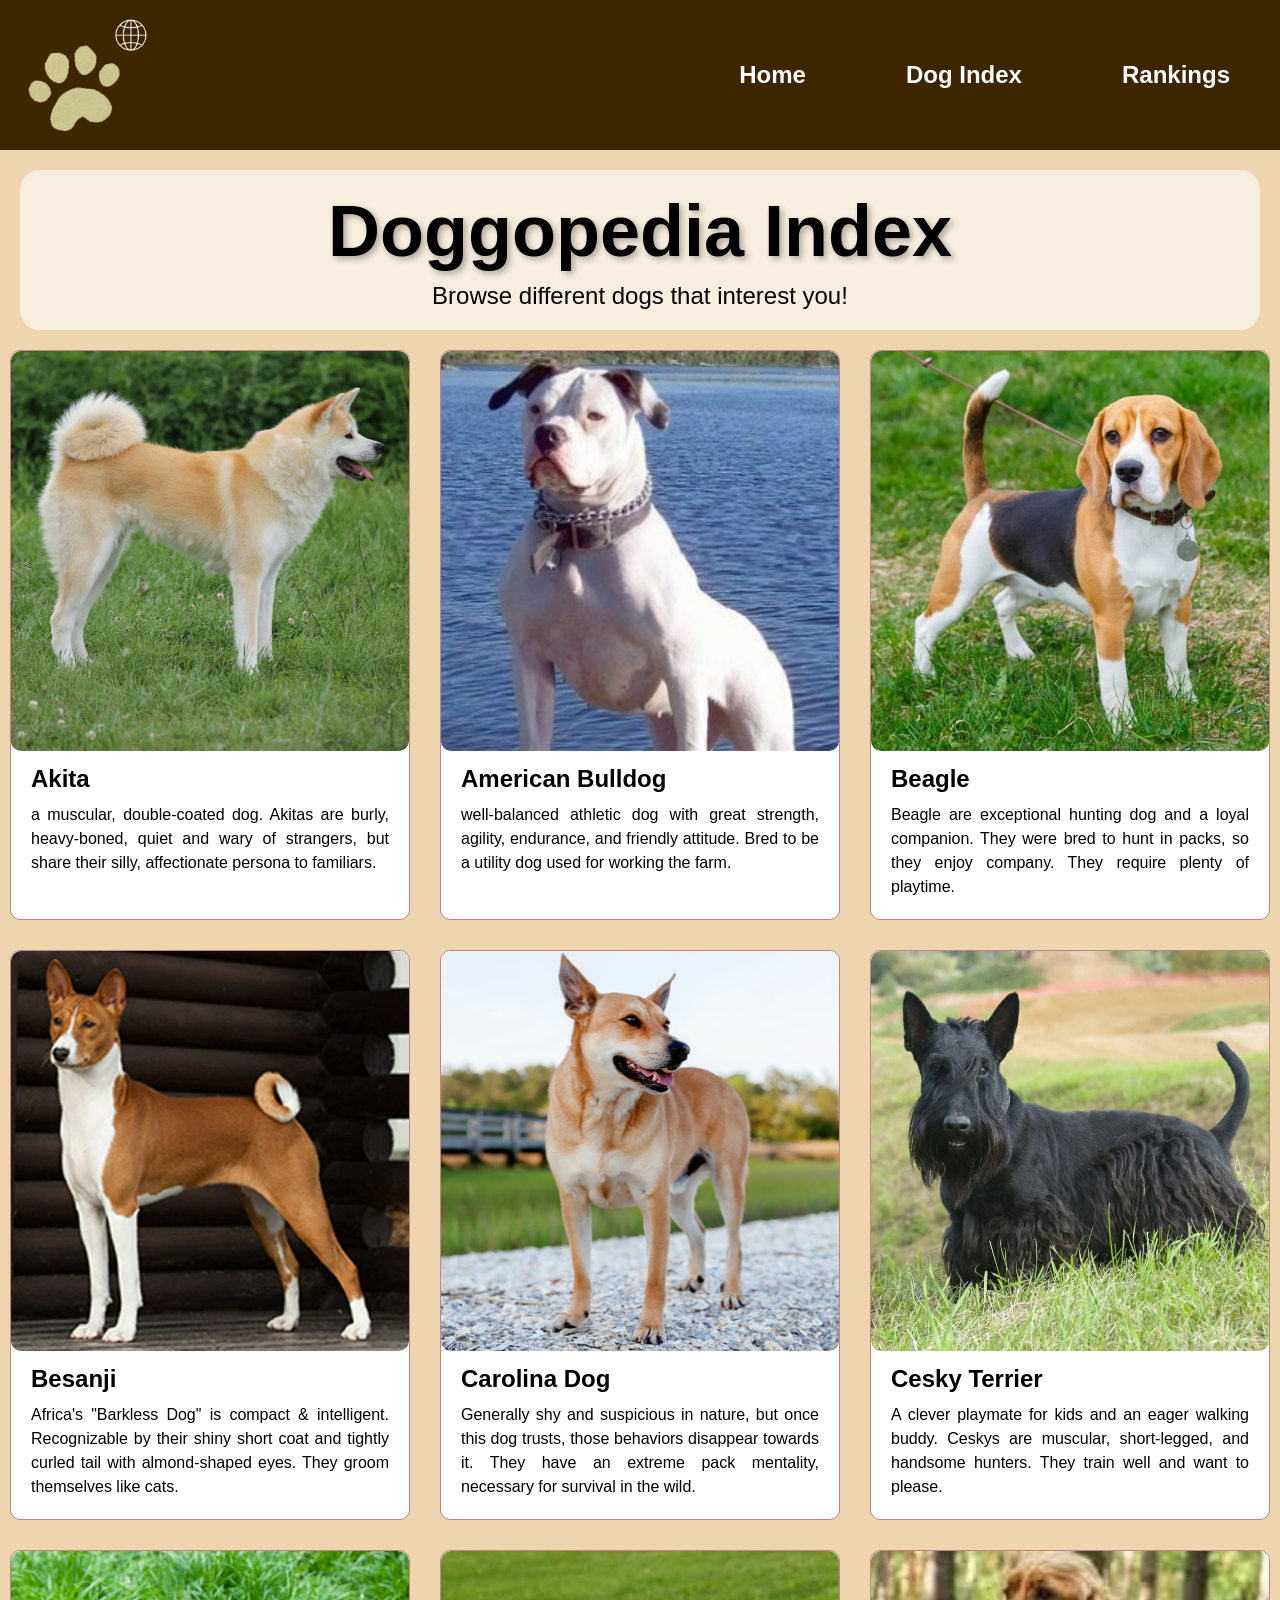
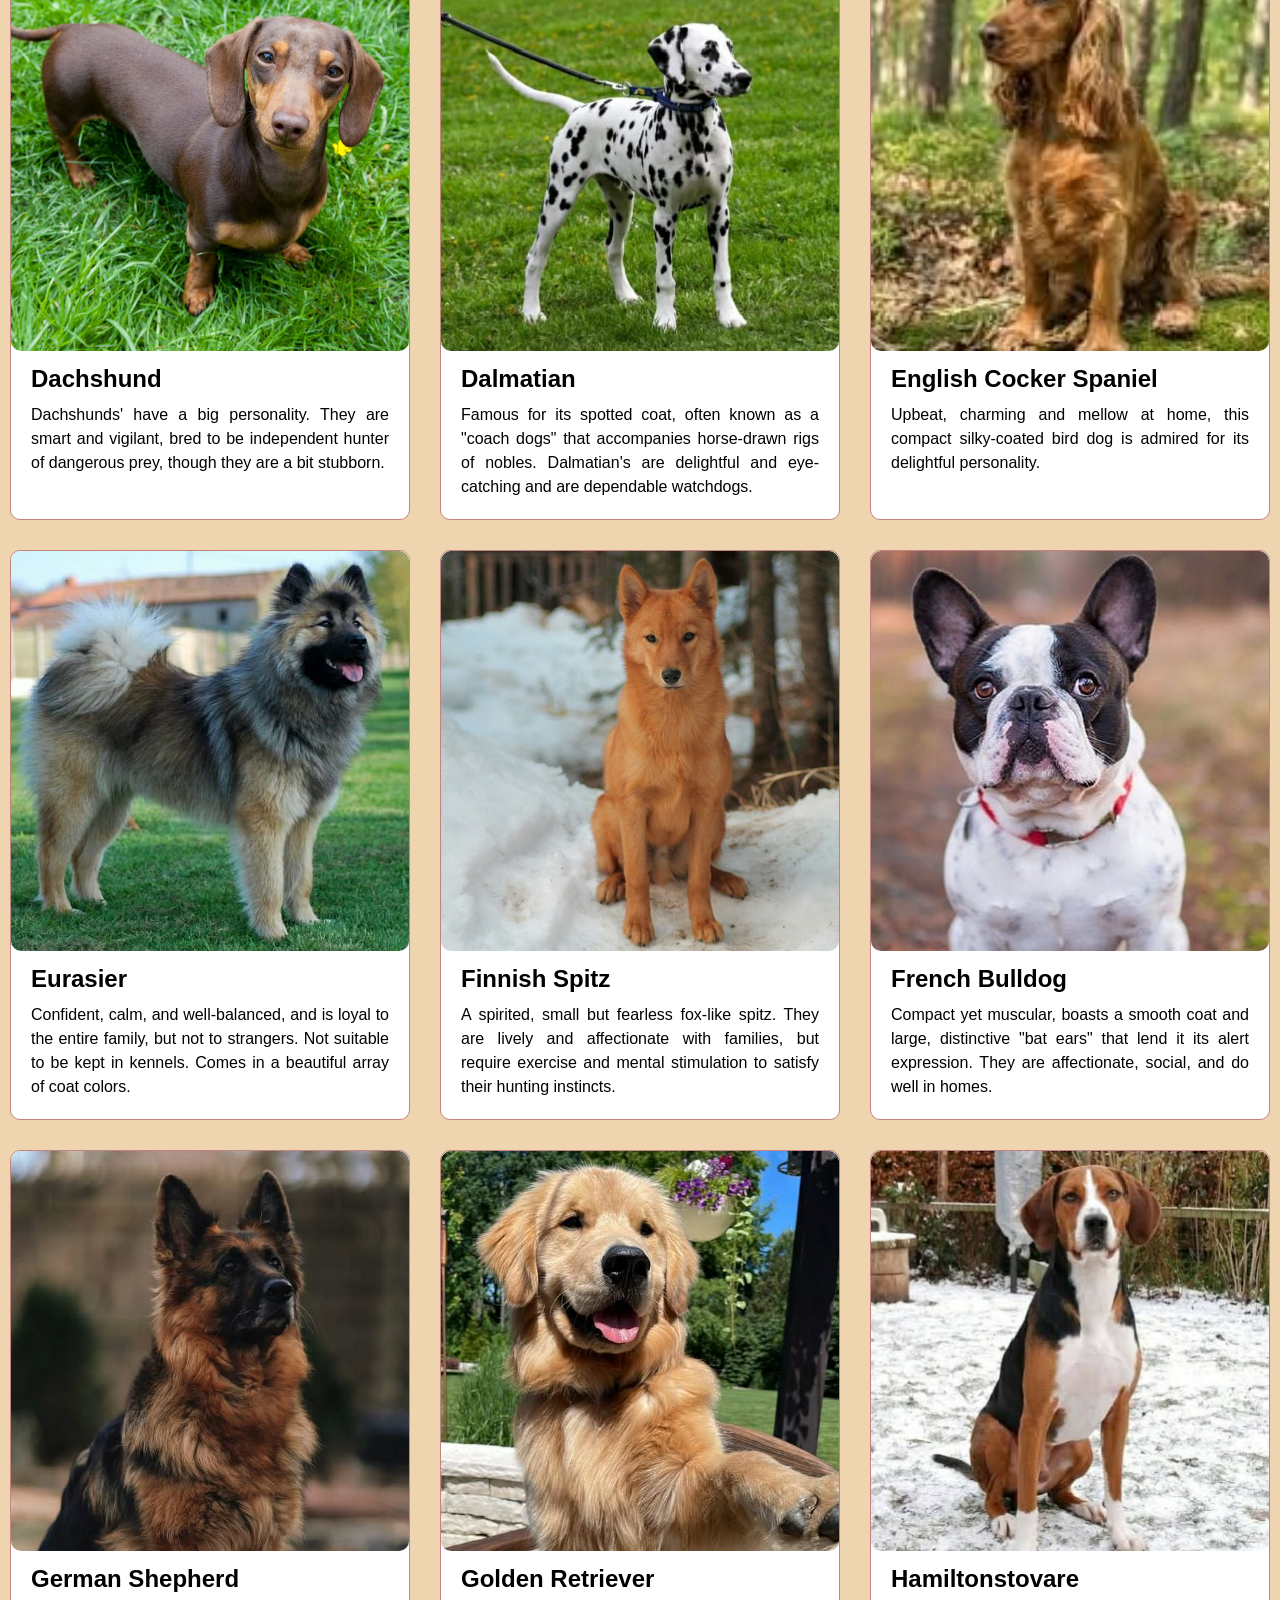
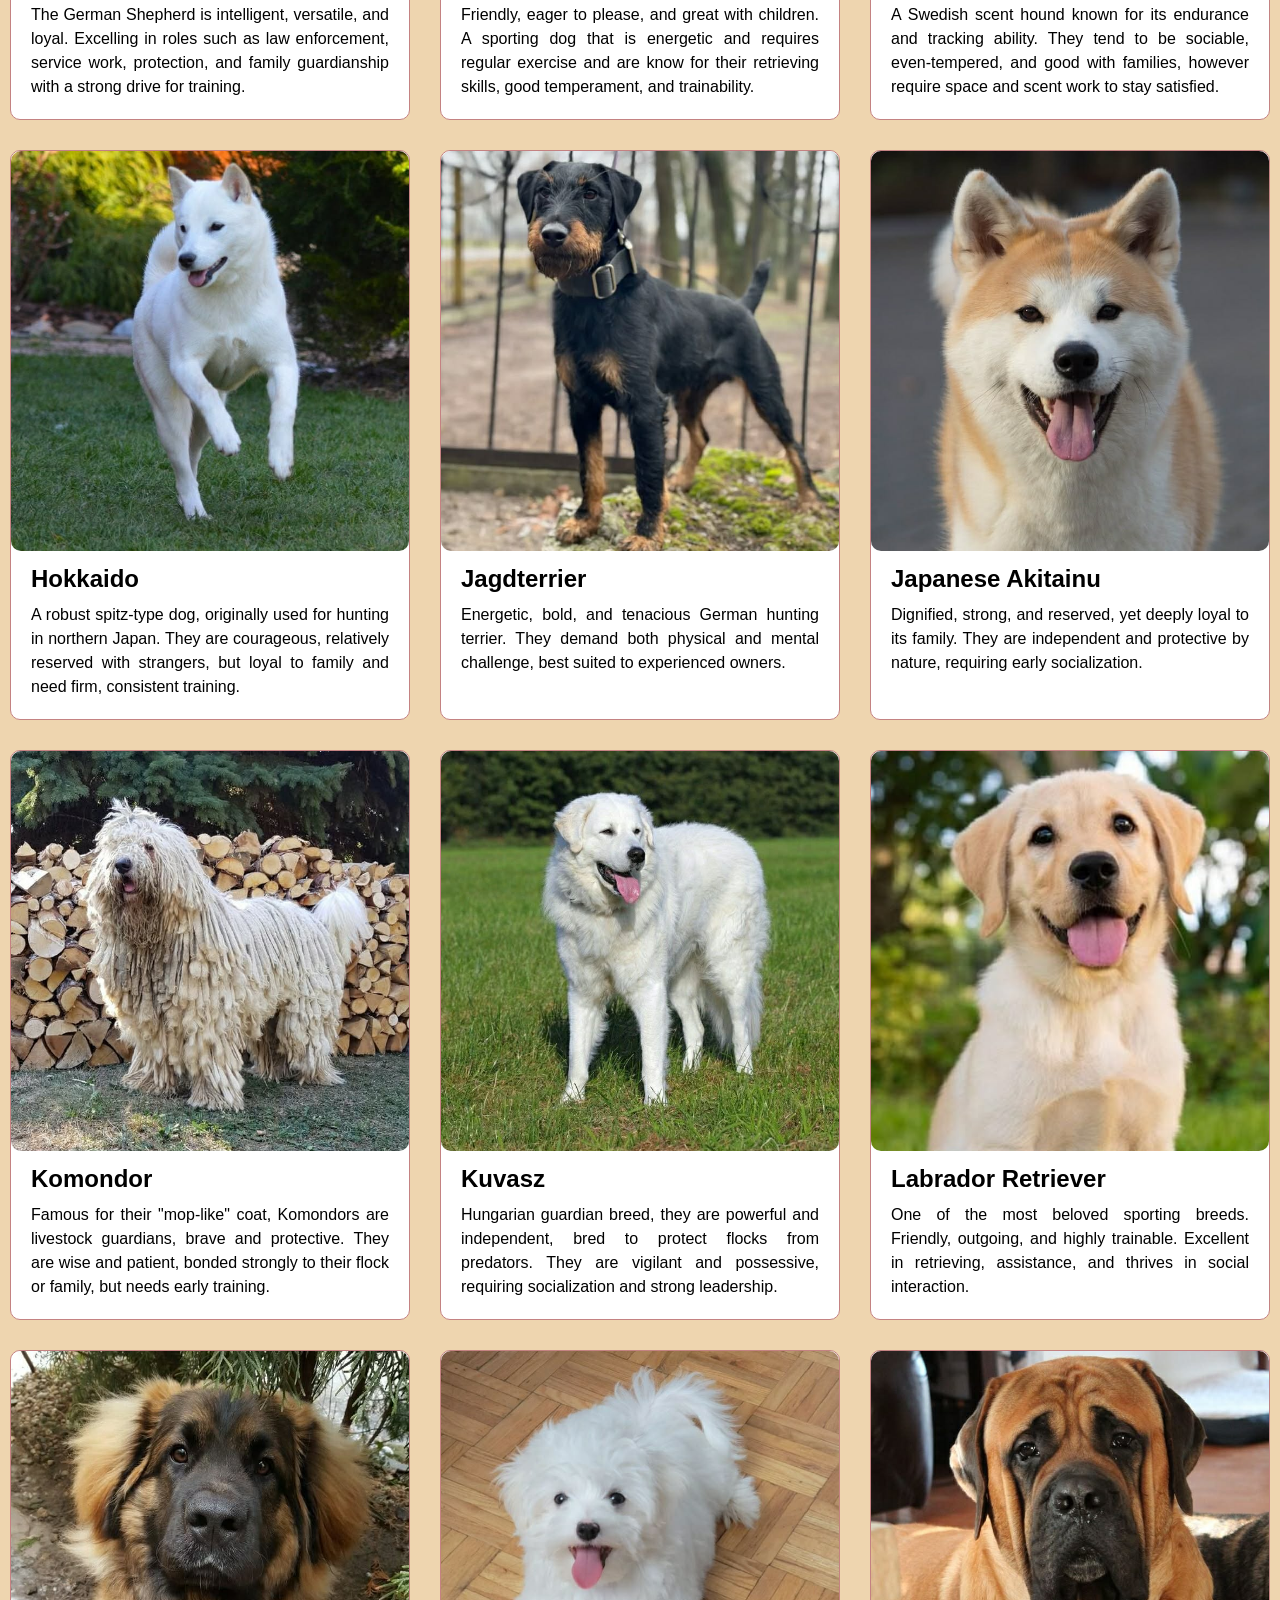
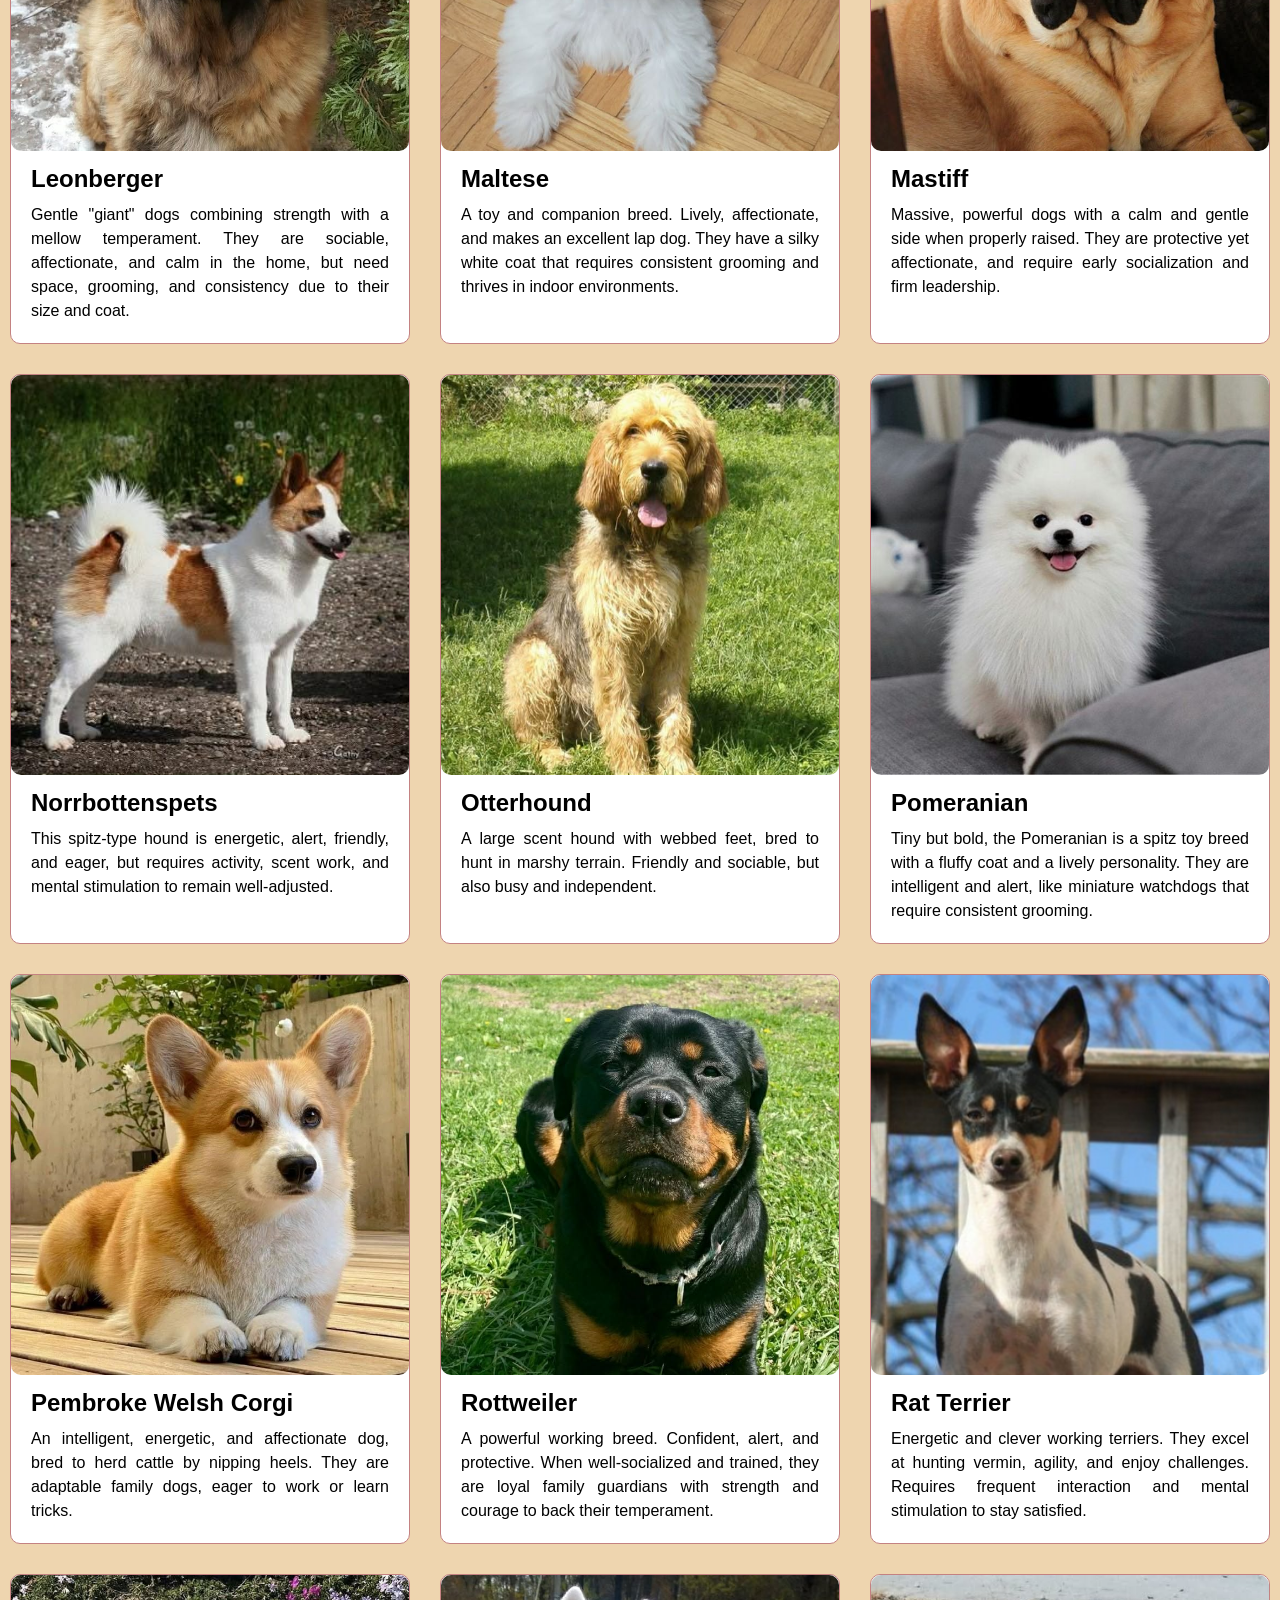
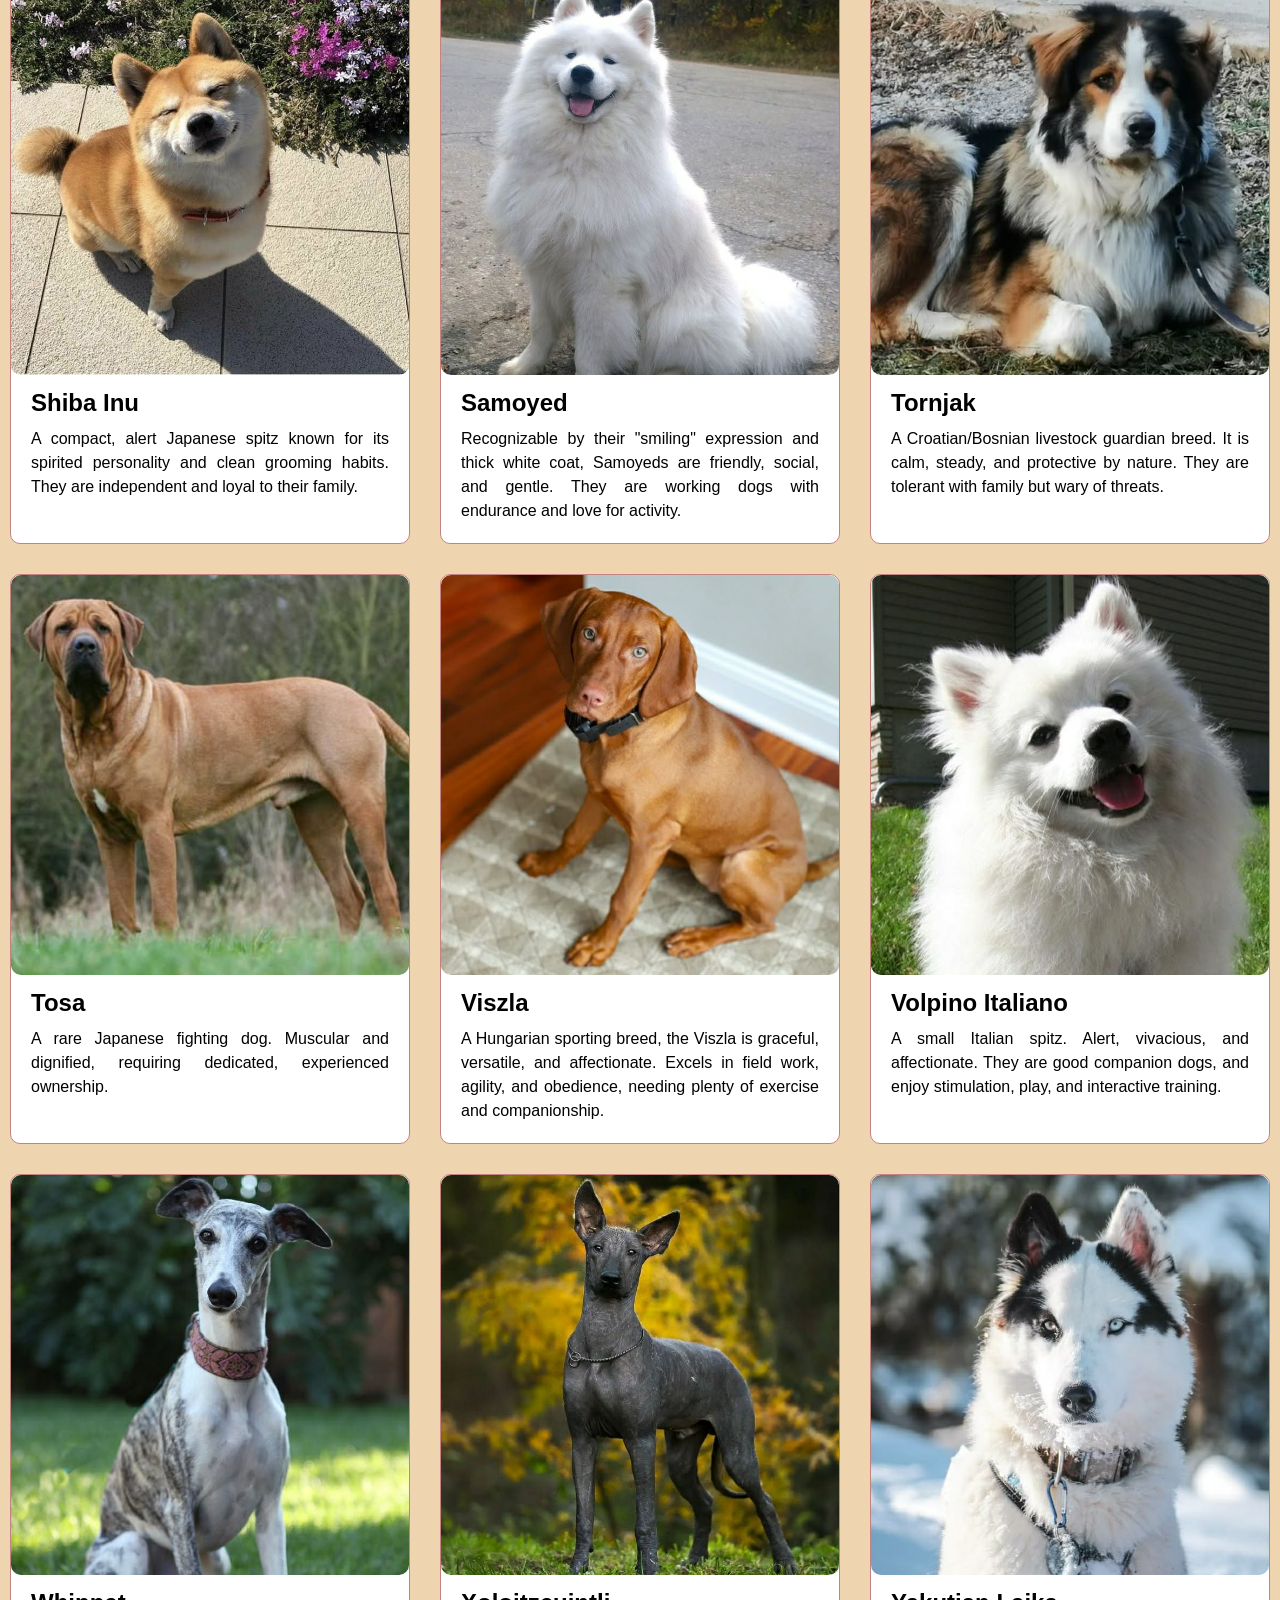
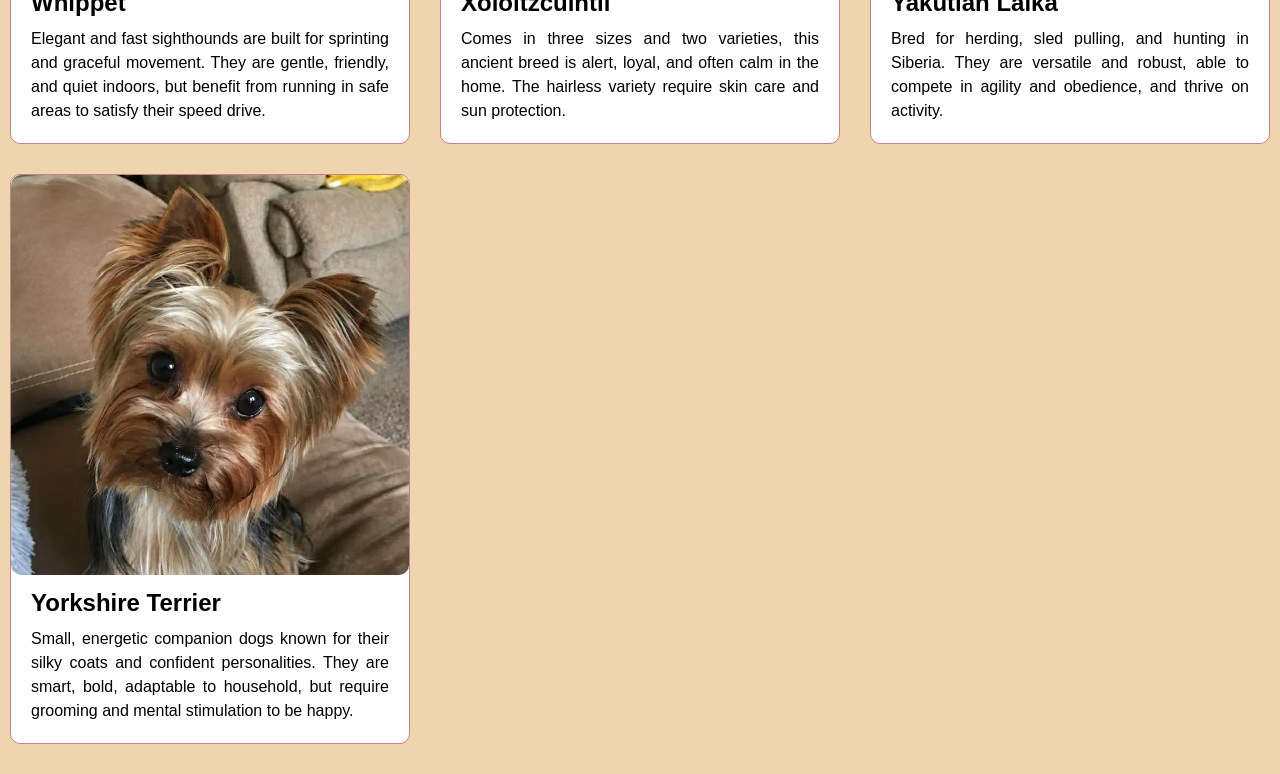
==== commit 3b8b4c6b: "Fix HTML encoding issues in dogbreeds.html" ====
--- a/dogbreeds.html
+++ b/dogbreeds.html
@@ -52,7 +52,7 @@
     </div>
 
     <div class="breed">
-        <img src="Basenji.jpg" alt="Basenji">
+        <img src="Besanji.jpg" alt="Basenji">
         <div class="content">
             <h2>Besanji</h2>
             <p>Africa's "Barkless Dog" is compact & intelligent. Recognizable by their shiny short coat and tightly curled tail with almond-shaped eyes. They groom themselves like cats.</p>
@@ -352,3 +352,4 @@
 </html>
 
 
+
--- a/style.css
+++ b/style.css
@@ -137,6 +137,104 @@
     margin: 10px;
 }
 
+/* Page 3 */
+.rank {
+    display: flex;
+    justify-content: center;
+    align-items: center;
+    padding: 1rem;
+}
+.container {
+    max-width: 1400px;
+    width: 100%;
+}
+.card-container {
+    display: flex;
+    justify-content: center;
+    flex-wrap: wrap;
+    gap: 25px;
+}
+.card {
+    flex: 0 0 calc((100% - 50px) / 3);
+    background: white;
+    border-radius: 10px;
+    overflow: hidden;
+    box-shadow: 0 4px 8px rgba(0,0,0,0.2);
+    cursor: pointer;
+    display: flex;
+    flex-direction: column;
+}
+.card img {
+    width: 100%;
+    height: auto;
+    display: block;
+}
+.card-content {
+    padding: 1rem;
+    flex-grow: 1;
+}
+.card-btn {
+    display: inline-block;
+    padding: 10px 20px;
+    background-color: #3d2500;
+    color: white;
+    text-decoration: none;
+    border-radius: 5px;
+    margin-top: 10px;
+}
+.divider {
+    display: flex;
+    border: 4px solid white;
+    margin: 20px 0;
+}
+.rank-header {
+    text-align: center;
+    margin-bottom: 1rem;
+    background: #63402c;
+    color: white;
+    padding: clamp(1rem, 4vw, 1rem);
+    border-radius: 10px;
+}
+.rank-header h1 {
+    text-shadow: 3px 3px 6px rgba(0, 0, 0, 0.3);
+    font-size: clamp(1.2rem, 6vw, 2rem);
+    margin-bottom: 0.5rem;
+}
+.rank-header p {
+    font-size: clamp(0.6rem, 3vw, 1rem);
+    margin: 0;
+}
+.indextitle {
+    text-align: center;
+    margin-top: 1rem;
+    margin-left: 1rem;
+    margin-right: 1rem;
+    background: #dfd8cd;
+    padding: clamp(1rem, 4vw, 2rem);
+    color: #3d2500;
+}
+.indextitle h1 {
+    text-shadow: 3px 3px 6px rgba(0, 0, 0, 0.3);
+    font-size: clamp(1.8rem, 6vw, 4rem);
+    margin-bottom: 0.5rem;
+}
+.indextitle p {
+    font-size: clamp(1rem, 3vw, 1.5rem);
+    margin: 0;
+}
+
+
+@media (max-width: 900px) {
+    .card {
+        flex: 0 0 calc((100% - 25px) / 2);
+    }
+}
+@media (max-width: 500px) {
+    .card {
+        flex: 0 0 100%;
+    }
+}
+
 @media (max-width: 768px) {
     .logo img {
         max-height: 100px;
@@ -200,3 +298,5 @@
         font-size: 14px;
     }
 }
+
+
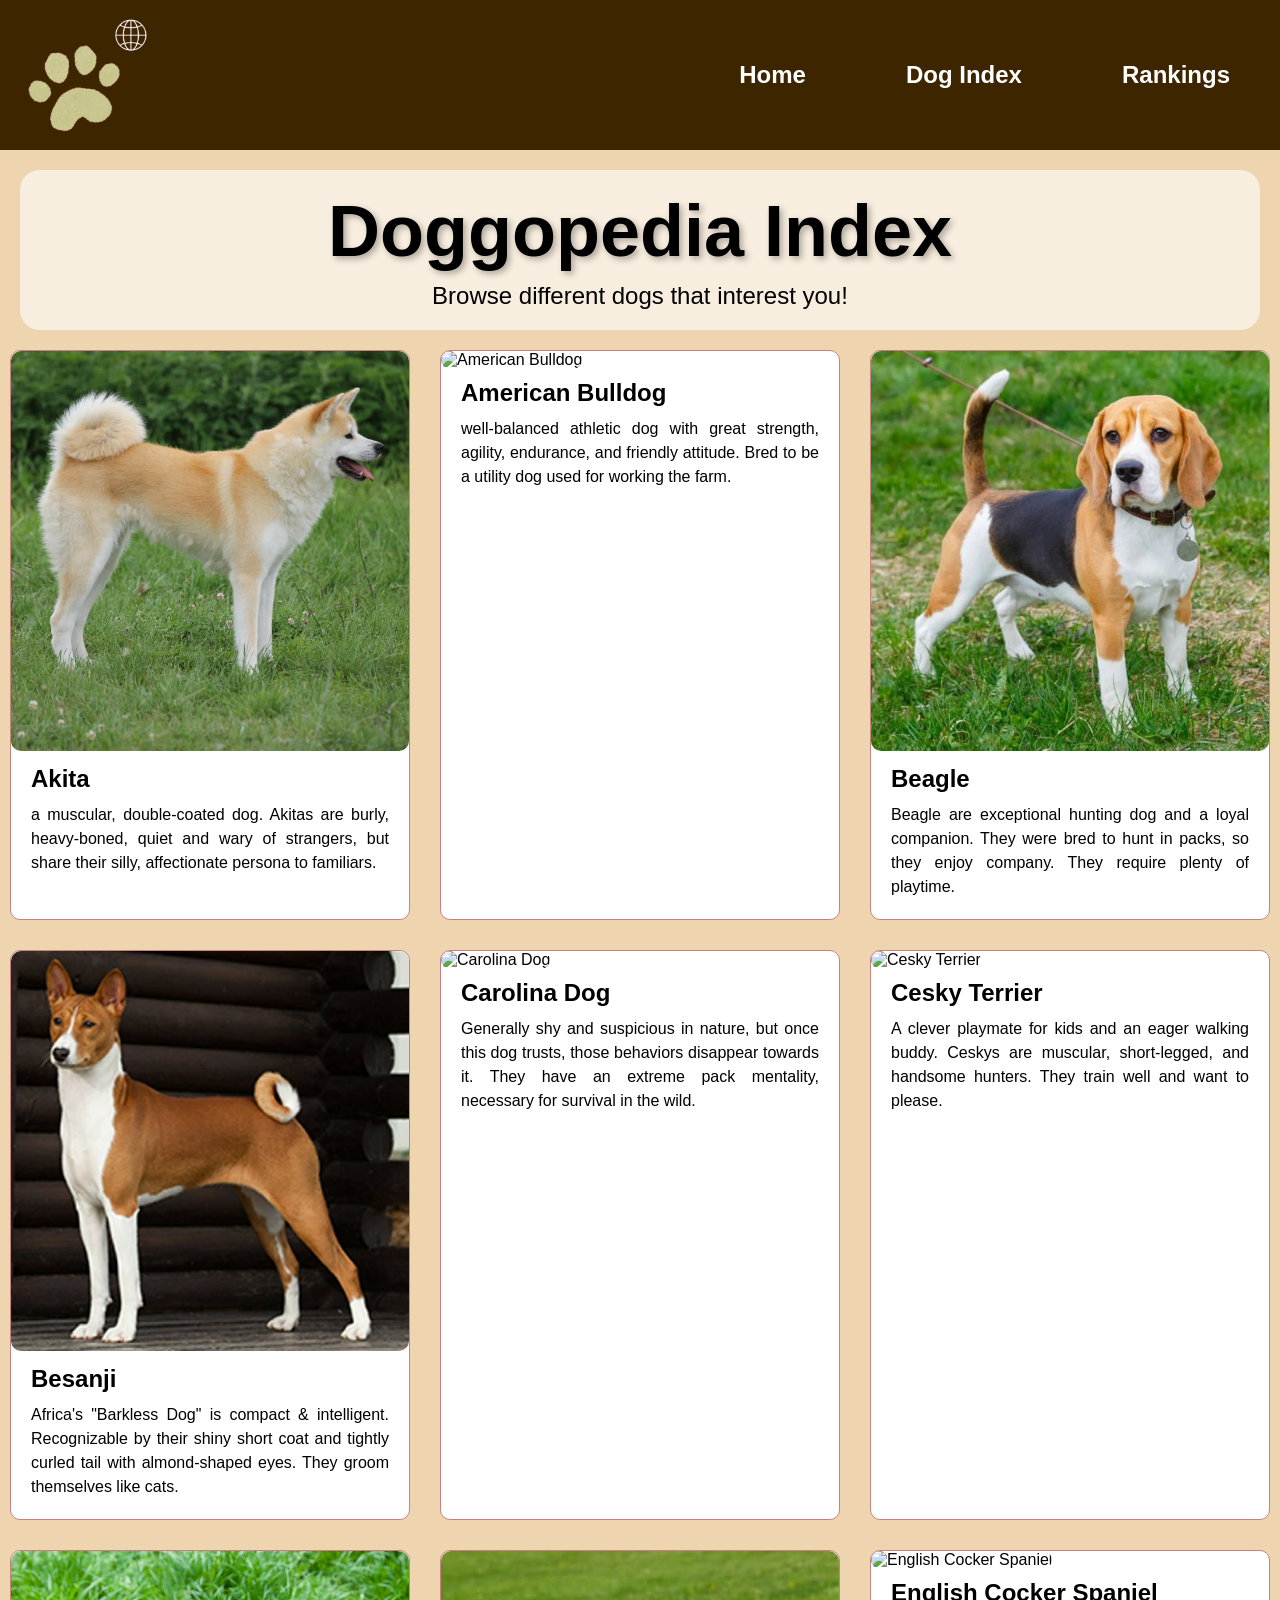
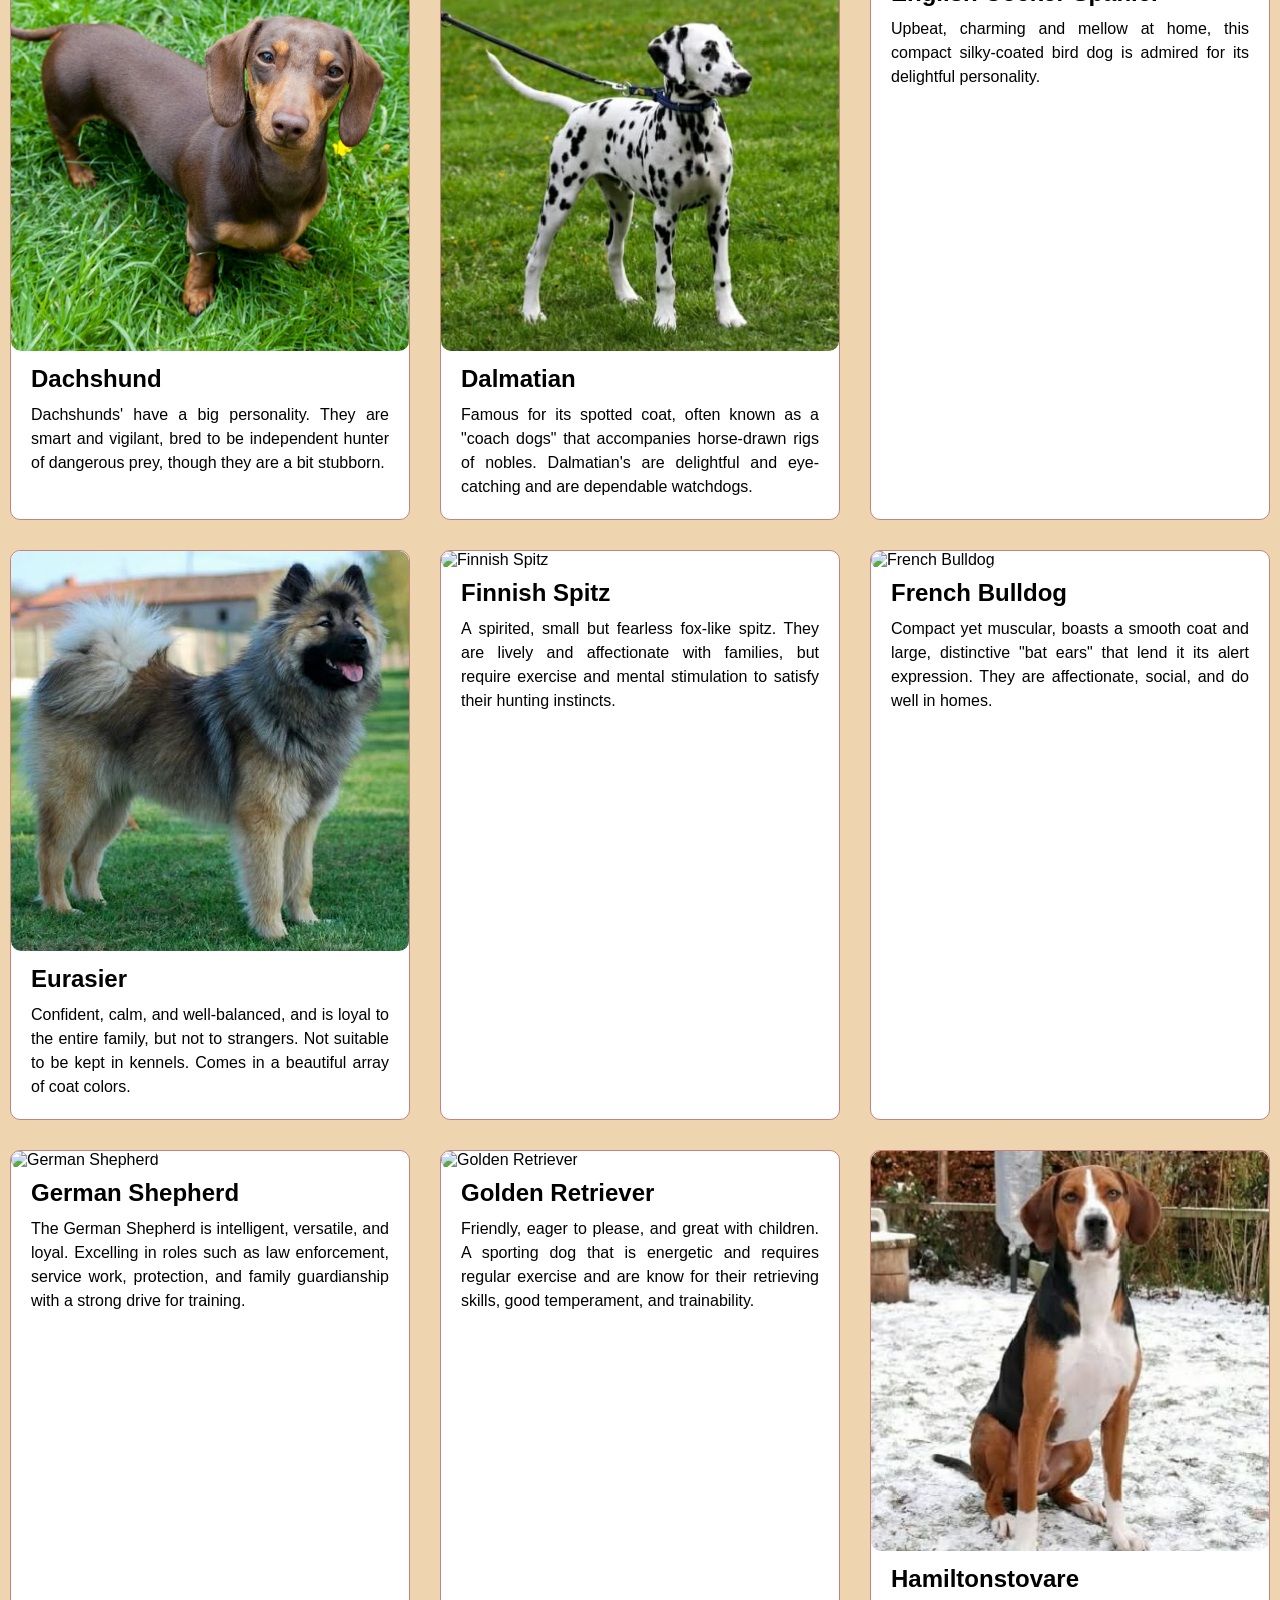
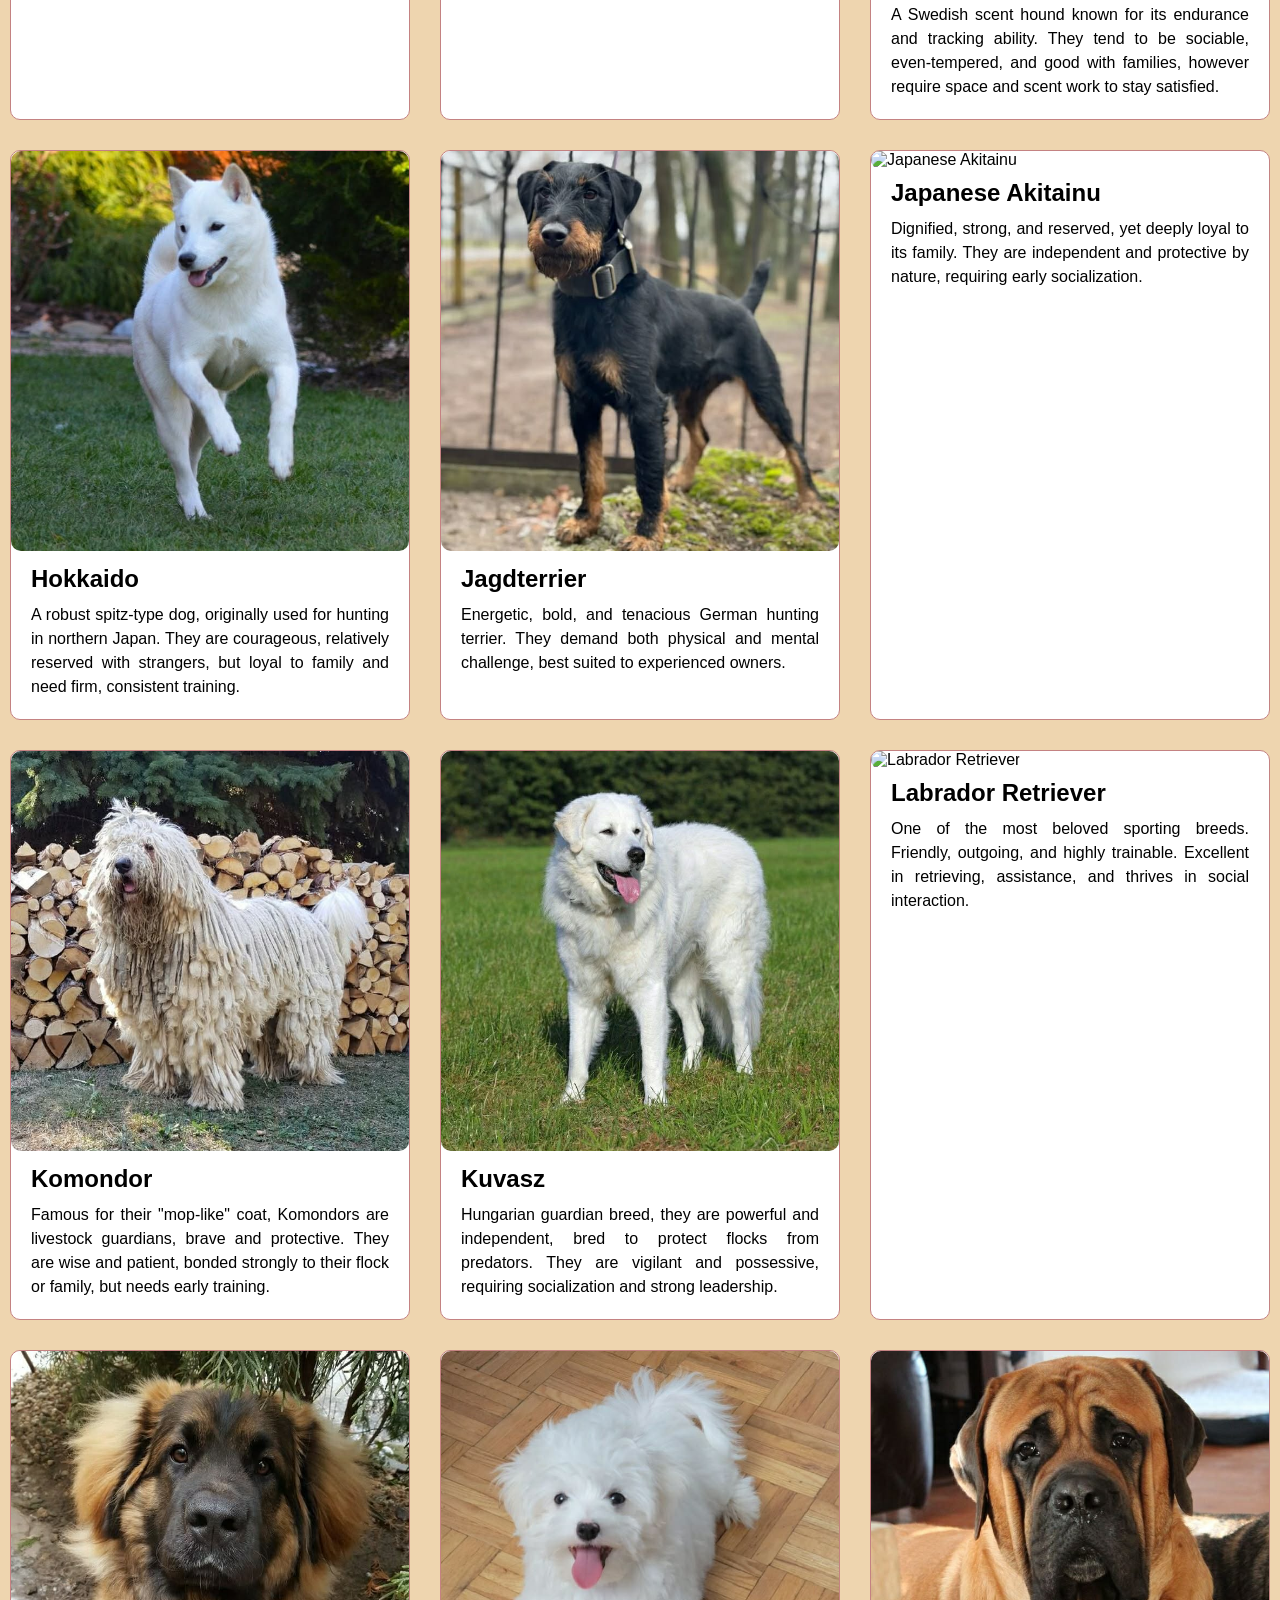
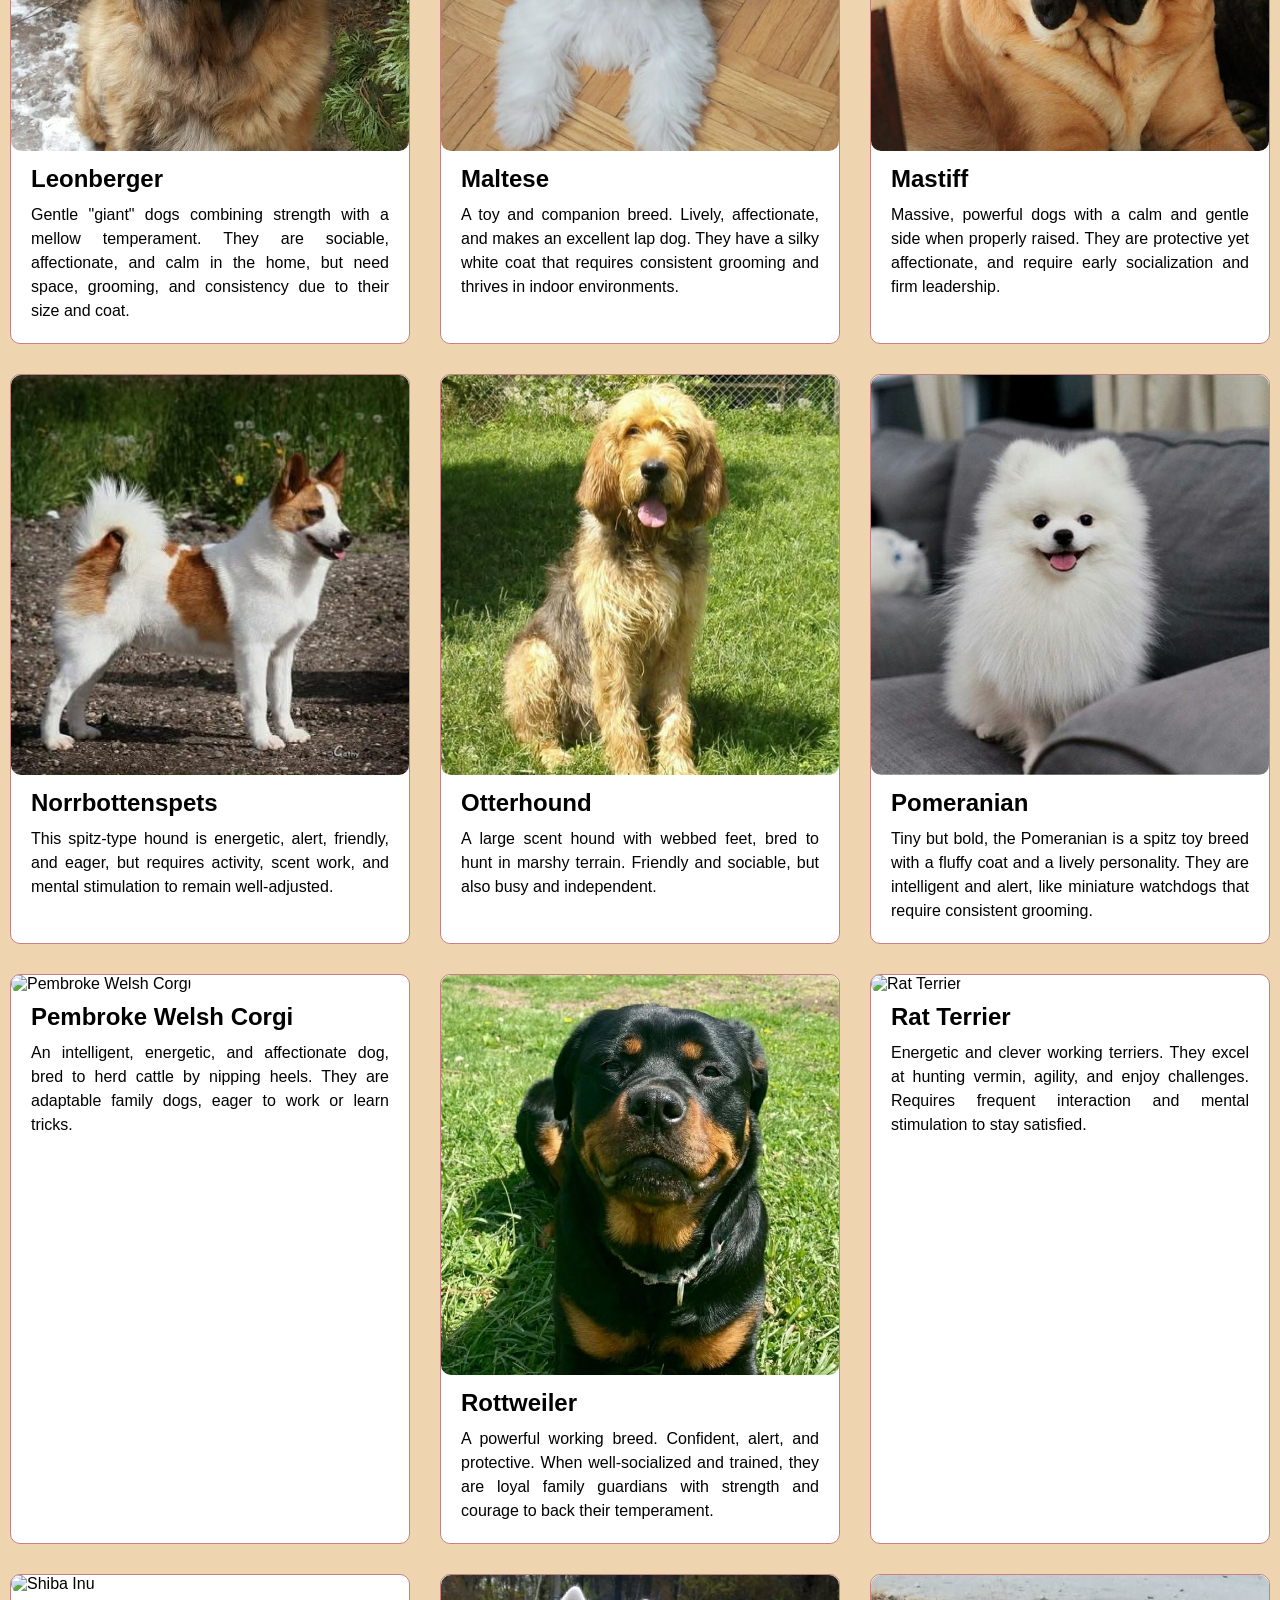
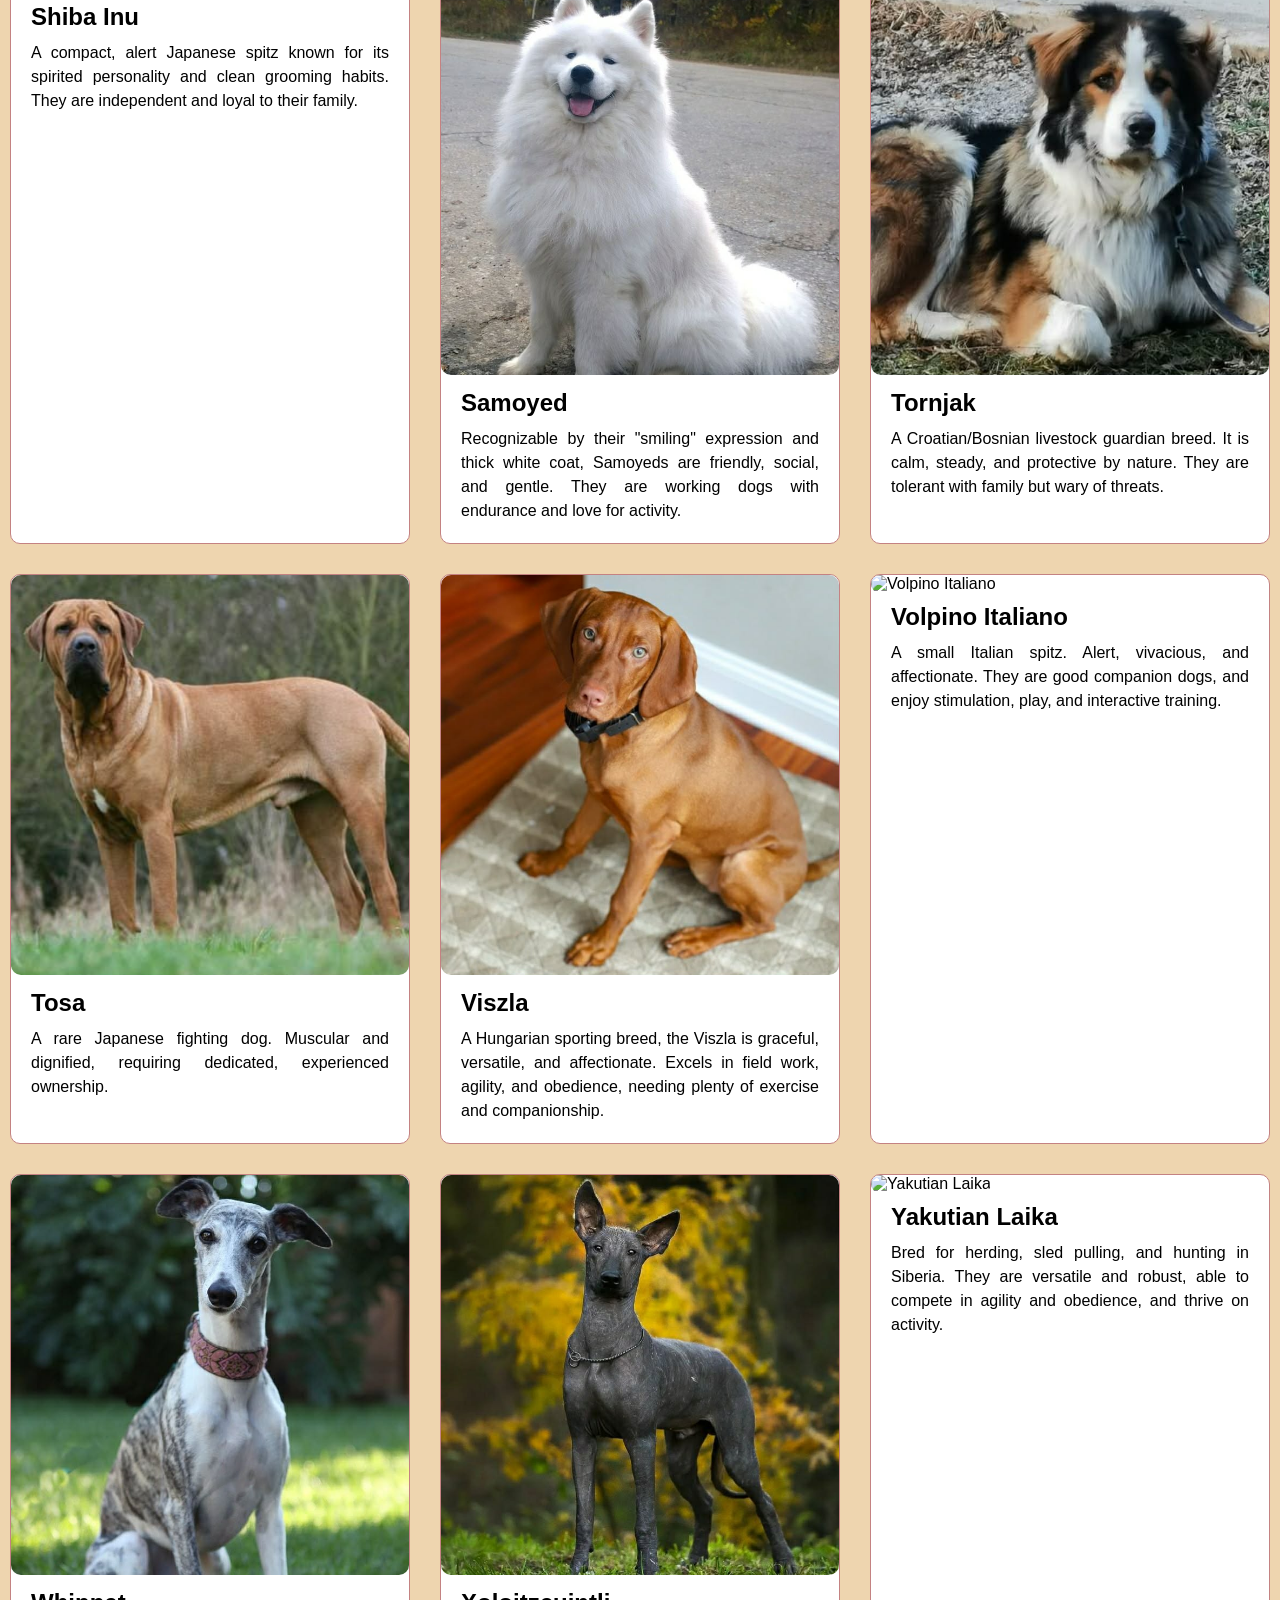
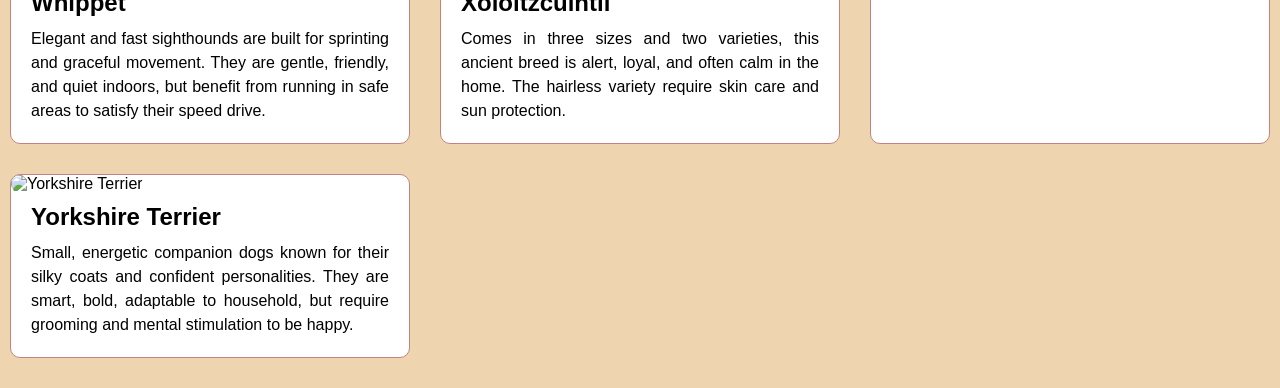
==== commit 0e849ee7: "Reformat dogbreeds.html with proper encoding" ====
--- a/dogbreeds.html
+++ b/dogbreeds.html
@@ -36,7 +36,7 @@
     </div>
 
     <div class="breed">
-        <img src="American Bulldog.jpg" alt="American Bulldog">
+        <img src="American-Bulldog.jpg" alt="American Bulldog">
         <div class="content">
             <h2>American Bulldog</h2>
             <p>well-balanced athletic dog with great strength, agility, endurance, and friendly attitude. Bred to be a utility dog used for working the farm.</p>
@@ -60,7 +60,7 @@
     </div>
 
     <div class="breed">
-        <img src="Carolina Dog.jpg" alt="Carolina Dog">
+        <img src="Carolina-Dog.jpg" alt="Carolina Dog">
         <div class="content">
             <h2>Carolina Dog</h2>
             <p>Generally shy and suspicious in nature, but once this dog trusts, those behaviors disappear towards it. They have an extreme pack mentality, necessary for survival in the wild.</p>
@@ -68,7 +68,7 @@
     </div>
 
     <div class="breed">
-        <img src="Cesky Terrier.jpg" alt="Cesky Terrier">
+        <img src="Cesky-Terrier.jpg" alt="Cesky Terrier">
         <div class="content">
             <h2>Cesky Terrier</h2>
             <p>A clever playmate for kids and an eager walking buddy. Ceskys are muscular, short-legged, and handsome hunters. They train well and want to please.</p>
@@ -92,7 +92,7 @@
     </div>
 
     <div class="breed">
-        <img src="English Cocker Spaniel.jpg" alt="English Cocker Spaniel">
+        <img src="English-Cocker-Spaniel.jpg" alt="English Cocker Spaniel">
         <div class="content">
             <h2>English Cocker Spaniel</h2>
             <p>Upbeat, charming and mellow at home, this compact silky-coated bird dog is admired for its delightful personality.</p>
@@ -108,7 +108,7 @@
     </div>
 
     <div class="breed">
-        <img src="Finnish Spitz.jpg" alt="Finnish Spitz">
+        <img src="Finnish-Spitz.jpg" alt="Finnish Spitz">
         <div class="content">
             <h2>Finnish Spitz</h2>
             <p>A spirited, small but fearless fox-like spitz. They are lively and affectionate with families, but require exercise and mental stimulation to satisfy their hunting instincts.</p>
@@ -116,7 +116,7 @@
     </div>
 
     <div class="breed">
-        <img src="French Bulldog.jpg" alt="French Bulldog">
+        <img src="French-Bulldog.jpg" alt="French Bulldog">
         <div class="content">
             <h2>French Bulldog</h2>
             <p>Compact yet muscular, boasts a smooth coat and large, distinctive "bat ears" that lend it its alert expression. They are affectionate, social, and do well in homes.</p>
@@ -124,7 +124,7 @@
     </div>
 
     <div class="breed">
-        <img src="German Shepherd.jpg" alt="German Shepherd">
+        <img src="German-Shepherd.jpg" alt="German Shepherd">
         <div class="content">
             <h2>German Shepherd</h2>
             <p>The German Shepherd is intelligent, versatile, and loyal. Excelling in roles such as law enforcement, service work, protection, and family guardianship with a strong drive for training.</p>
@@ -132,7 +132,7 @@
     </div>
 
     <div class="breed">
-        <img src="Golden Retriever.jpg" alt="Golden Retriever">
+        <img src="Golden-Retriever.jpg" alt="Golden Retriever">
         <div class="content">
             <h2>Golden Retriever</h2>
             <p>Friendly, eager to please, and great with children. A sporting dog that is energetic and requires regular exercise and are know for their retrieving skills, good temperament, and trainability.</p>
@@ -164,7 +164,7 @@
     </div>
 
     <div class="breed">
-        <img src="Japanese Akitainu.jpg" alt="Japanese Akitainu">
+        <img src="Japanese-Akitainu.jpg" alt="Japanese Akitainu">
         <div class="content">
             <h2>Japanese Akitainu</h2>
             <p>Dignified, strong, and reserved, yet deeply loyal to its family. They are independent and protective by nature, requiring early socialization.</p>
@@ -188,7 +188,7 @@
     </div>
 
     <div class="breed">
-        <img src="Labrador Retriever.jpg" alt="Labrador Retriever">
+        <img src="Labrador-Retriever.jpg" alt="Labrador Retriever">
         <div class="content">
             <h2>Labrador Retriever</h2>
             <p>One of the most beloved sporting breeds. Friendly, outgoing, and highly trainable. Excellent in retrieving, assistance, and thrives in social interaction.</p>
@@ -244,7 +244,7 @@
     </div>
 
     <div class="breed">
-        <img src="Pembroke Welsh Corgi.jpg" alt="Pembroke Welsh Corgi">
+        <img src="Pembroke-Welsh-Corgi.jpg" alt="Pembroke Welsh Corgi">
         <div class="content">
             <h2>Pembroke Welsh Corgi</h2>
             <p>An intelligent, energetic, and affectionate dog, bred to herd cattle by nipping heels. They are adaptable family dogs, eager to work or learn tricks.</p>
@@ -260,7 +260,7 @@
     </div>
 
     <div class="breed">
-        <img src="Rat Terrier.jpg" alt="Rat Terrier">
+        <img src="Rat-Terrier.jpg" alt="Rat Terrier">
         <div class="content">
             <h2>Rat Terrier</h2>
             <p>Energetic and clever working terriers. They excel at hunting vermin, agility, and enjoy challenges. Requires frequent interaction and mental stimulation to stay satisfied.</p>
@@ -268,7 +268,7 @@
     </div>
 
     <div class="breed">
-        <img src="Shiba Inu.jpg" alt="Shiba Inu">
+        <img src="Shiba-Inu.jpg" alt="Shiba Inu">
         <div class="content">
             <h2>Shiba Inu</h2>
             <p>A compact, alert Japanese spitz known for its spirited personality and clean grooming habits. They are independent and loyal to their family.</p>
@@ -308,7 +308,7 @@
     </div>
 
     <div class="breed">
-        <img src="Volpino Italiano.jpg" alt="Volpino Italiano">
+        <img src="Volpino-Italiano.jpg" alt="Volpino Italiano">
         <div class="content">
             <h2>Volpino Italiano</h2>
             <p>A small Italian spitz. Alert, vivacious, and affectionate. They are good companion dogs, and enjoy stimulation, play, and interactive training.</p>
@@ -332,7 +332,7 @@
     </div>
 
     <div class="breed">
-        <img src="Yakutian Laika.jpg" alt="Yakutian Laika">
+        <img src="Yakutian-Laika.jpg" alt="Yakutian Laika">
         <div class="content">
             <h2>Yakutian Laika</h2>
             <p>Bred for herding, sled pulling, and hunting in Siberia. They are versatile and robust, able to compete in agility and obedience, and thrive on activity.</p>
@@ -340,7 +340,7 @@
     </div>
 
     <div class="breed">
-        <img src="Yorkshire Terrier.jpg" alt="Yorkshire Terrier">
+        <img src="Yorkshire-Terrier.jpg" alt="Yorkshire Terrier">
         <div class="content">
             <h2>Yorkshire Terrier</h2>
             <p>Small, energetic companion dogs known for their silky coats and confident personalities. They are smart, bold, adaptable to household, but require grooming and mental stimulation to be happy.</p>
@@ -353,3 +353,5 @@
 
 
 
+
+
